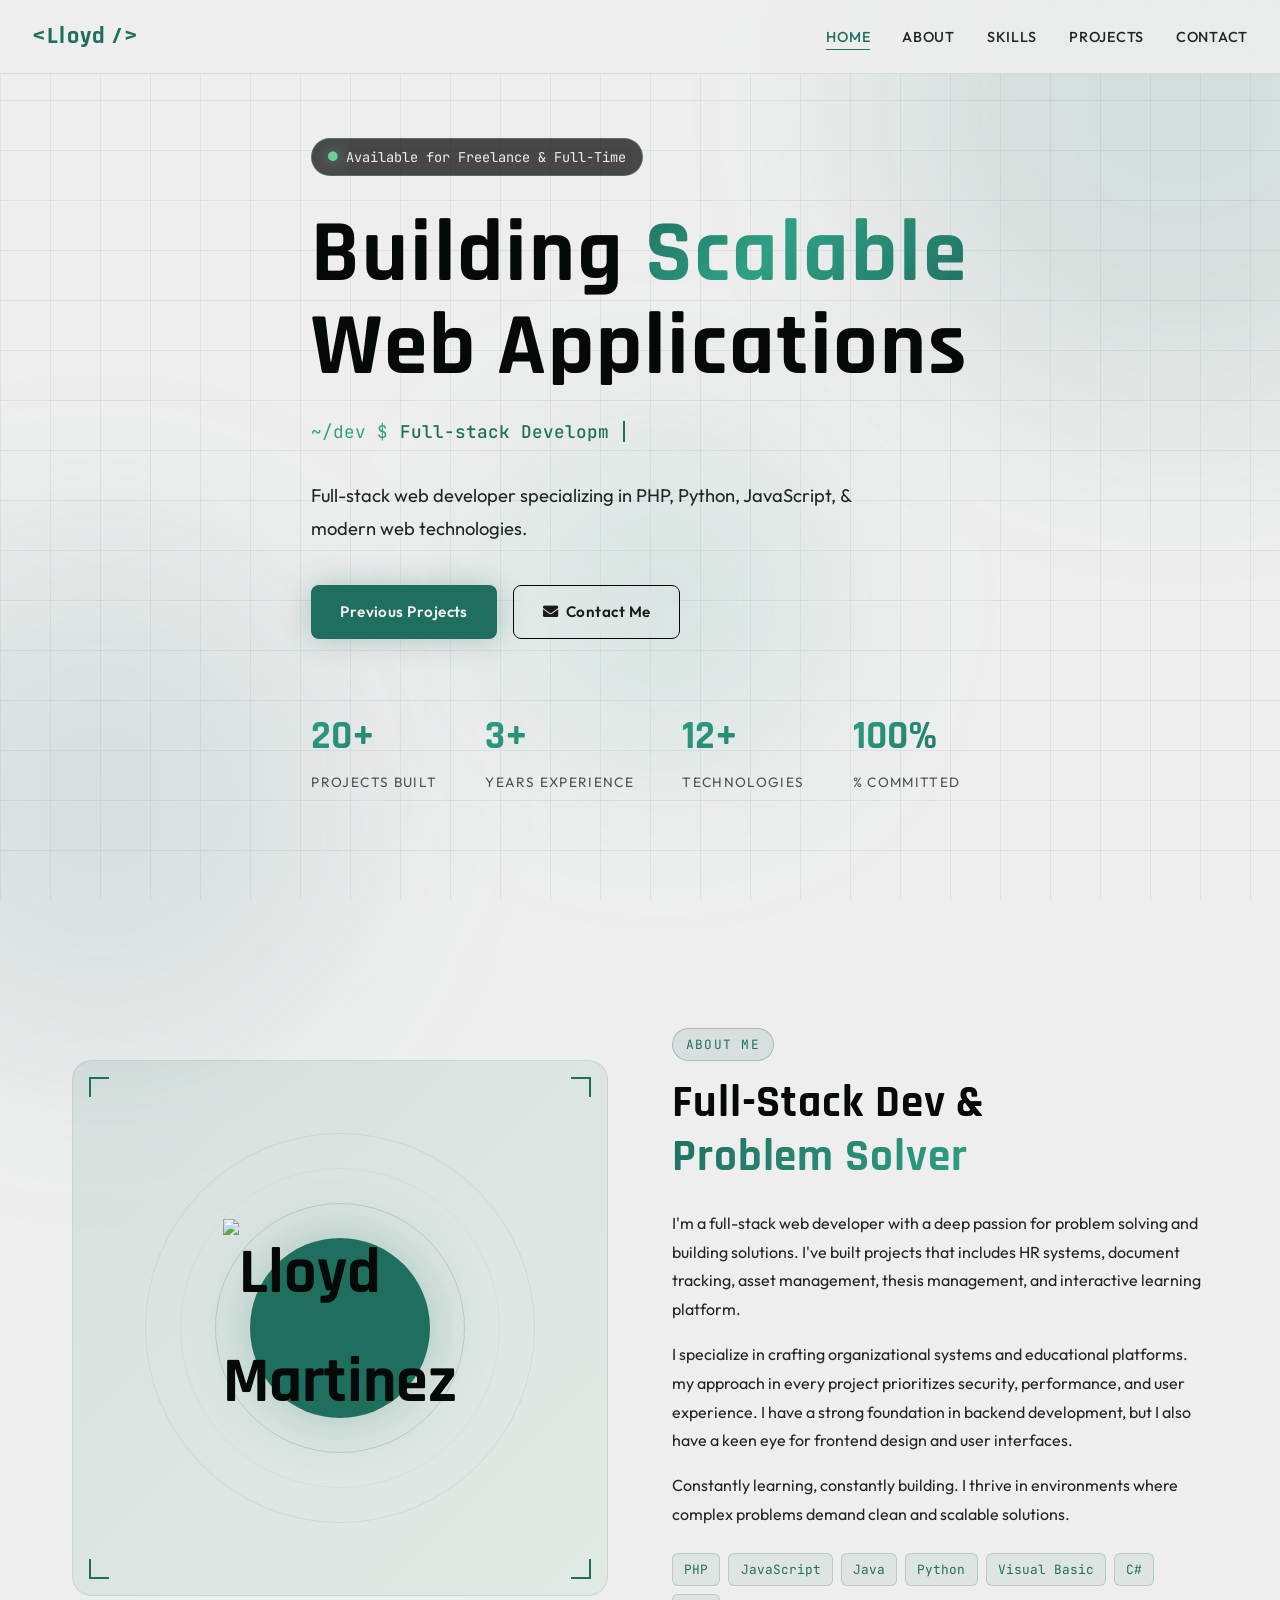
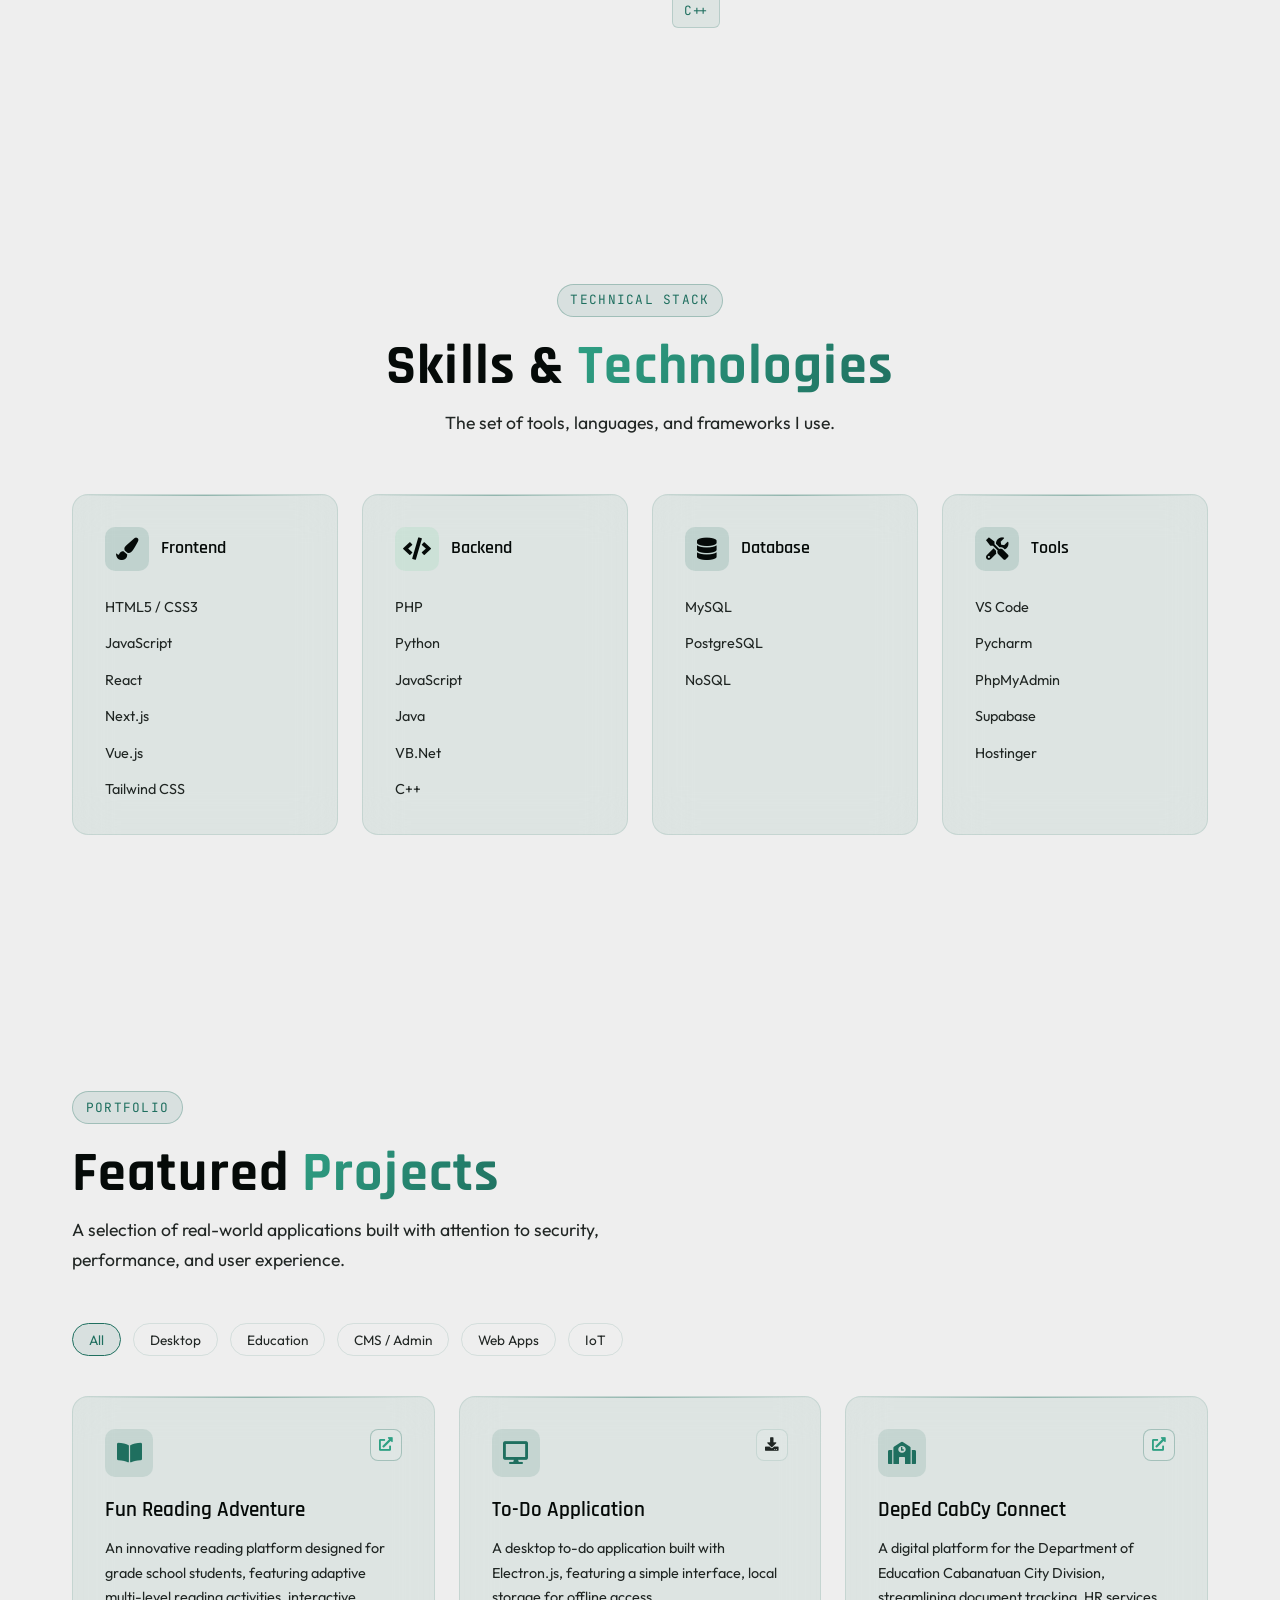
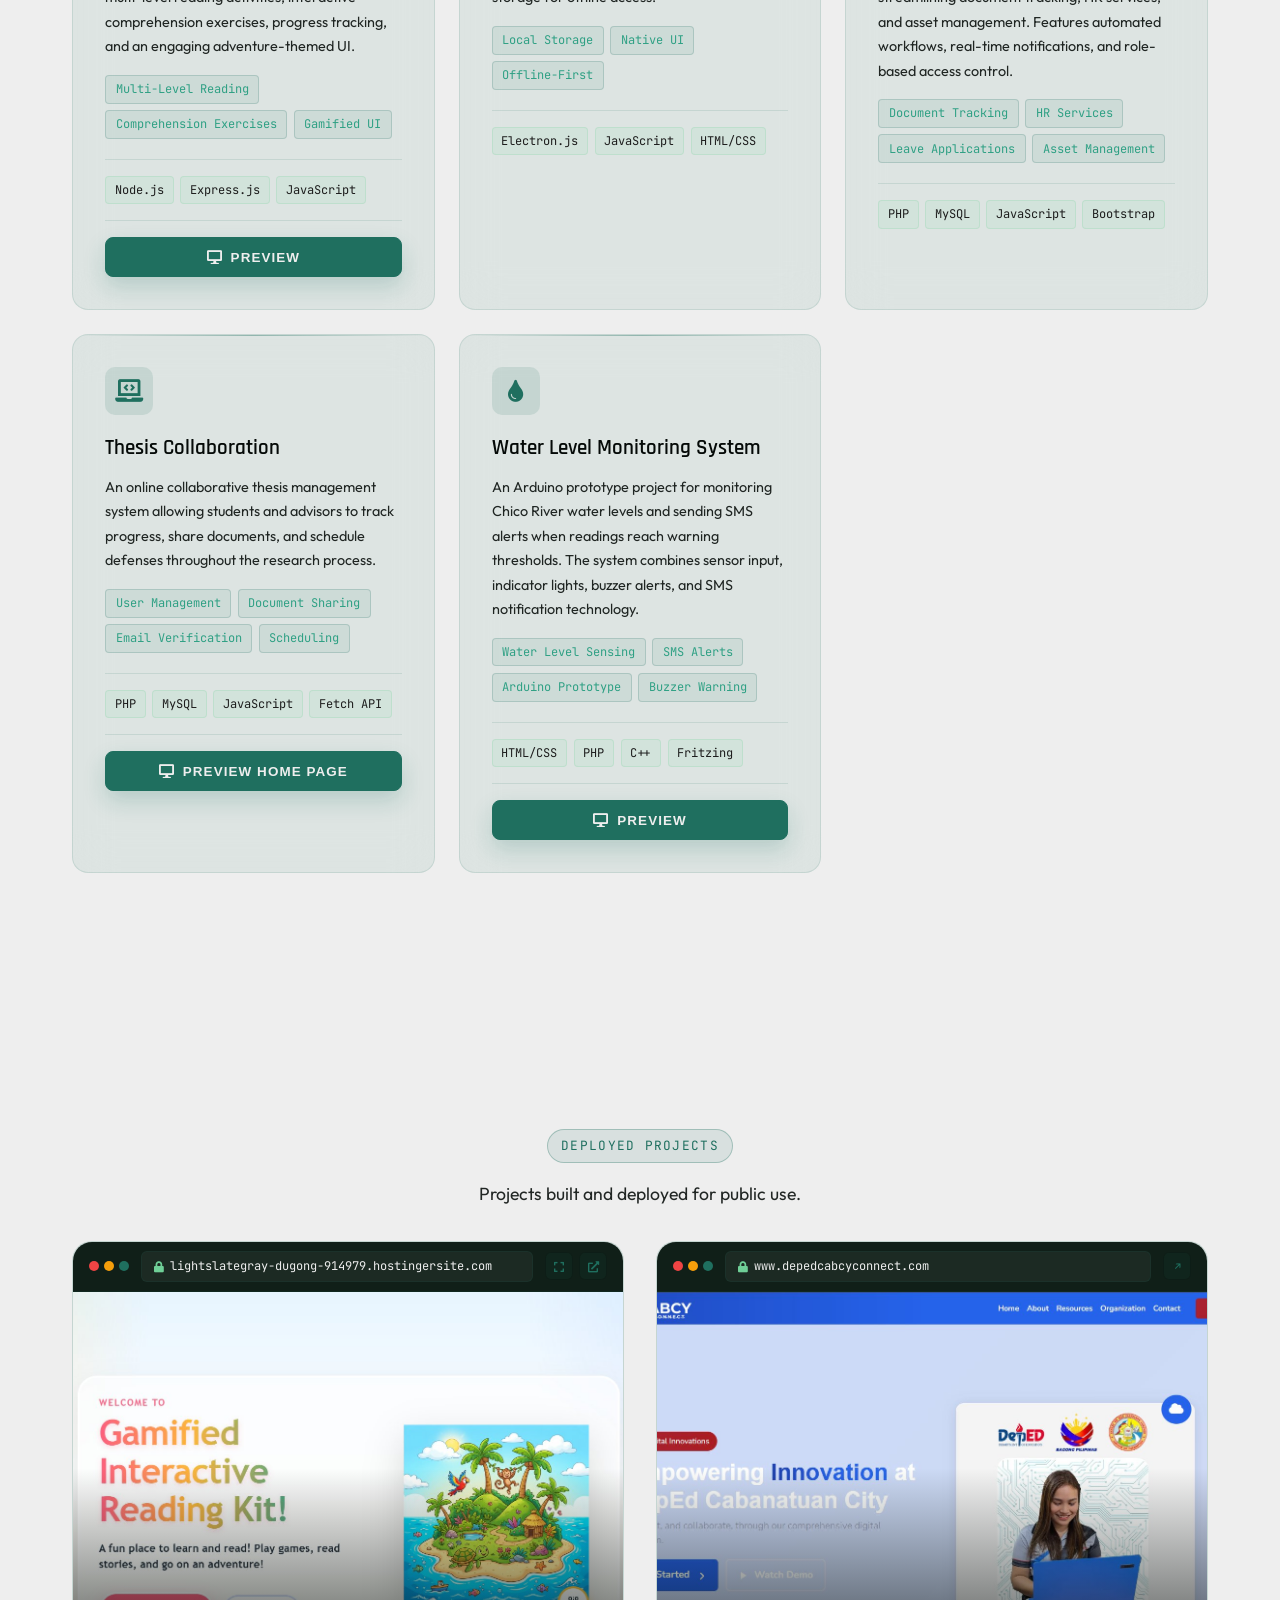
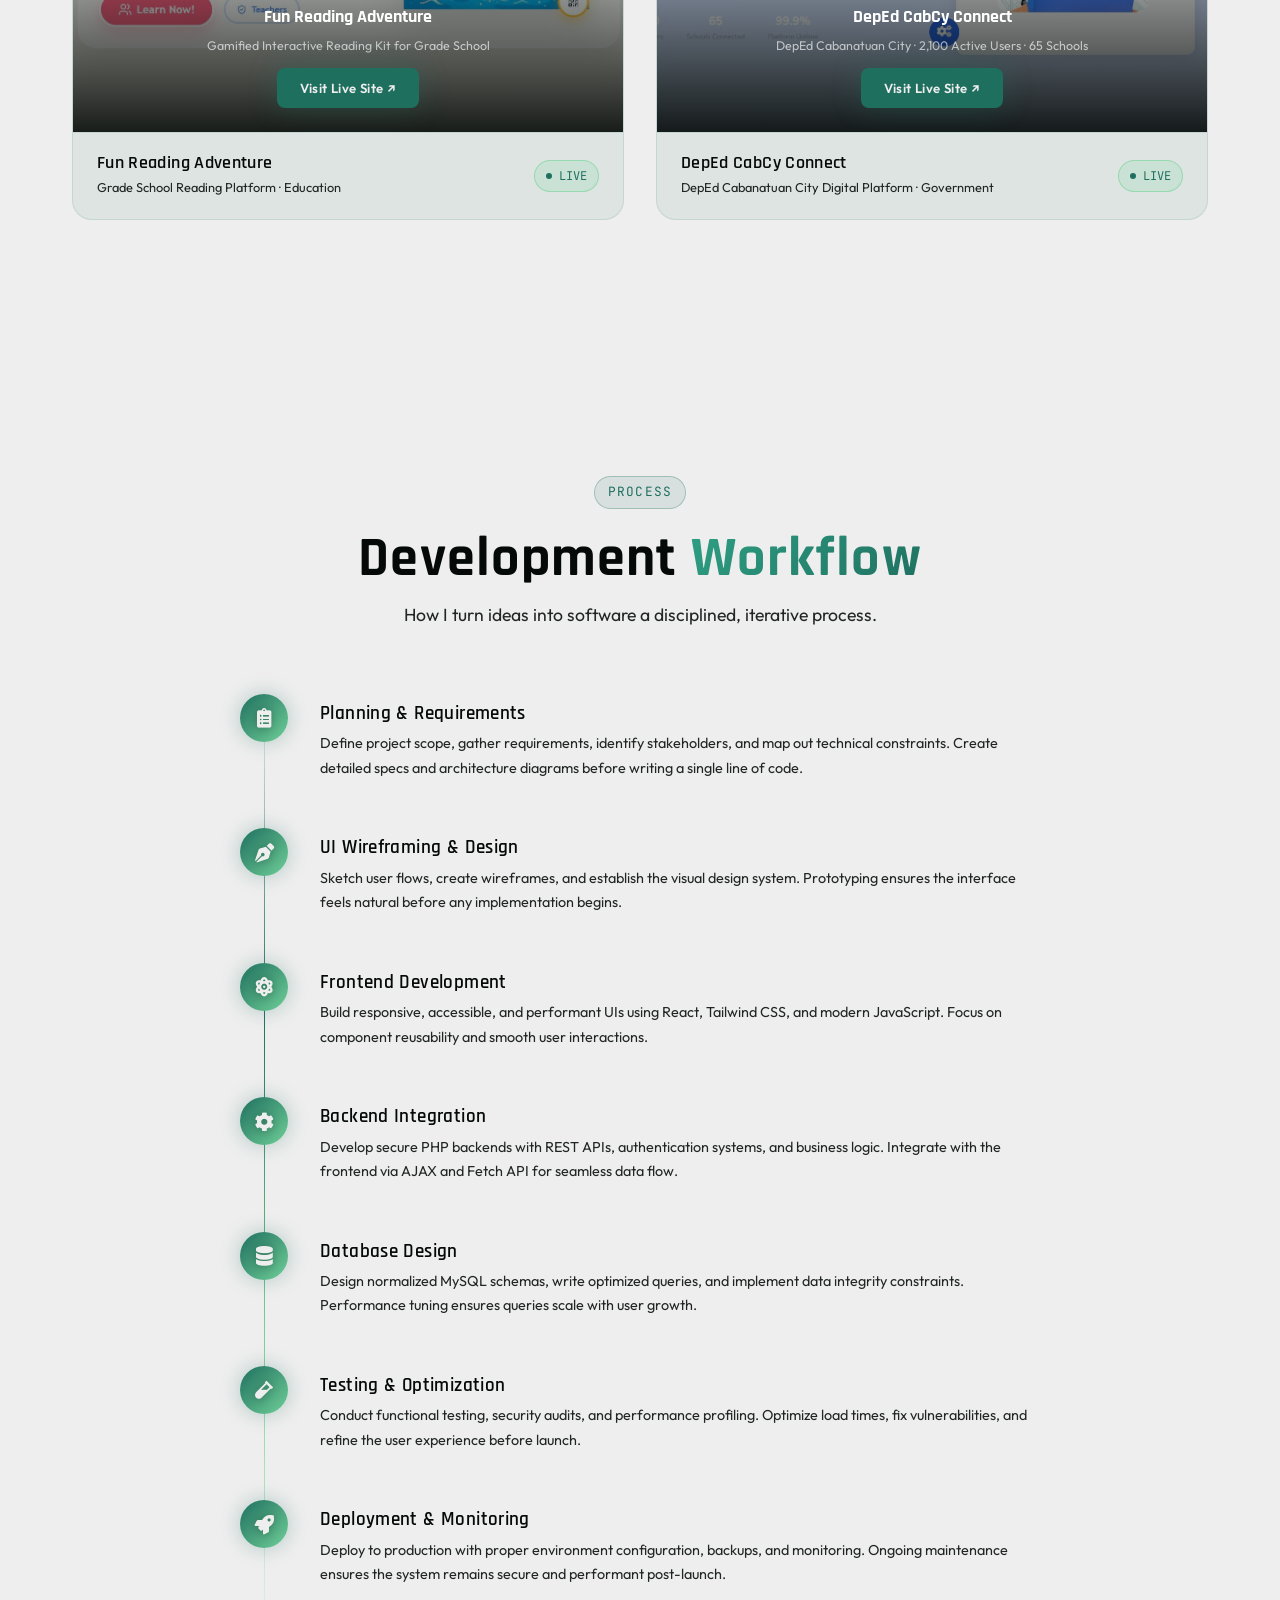
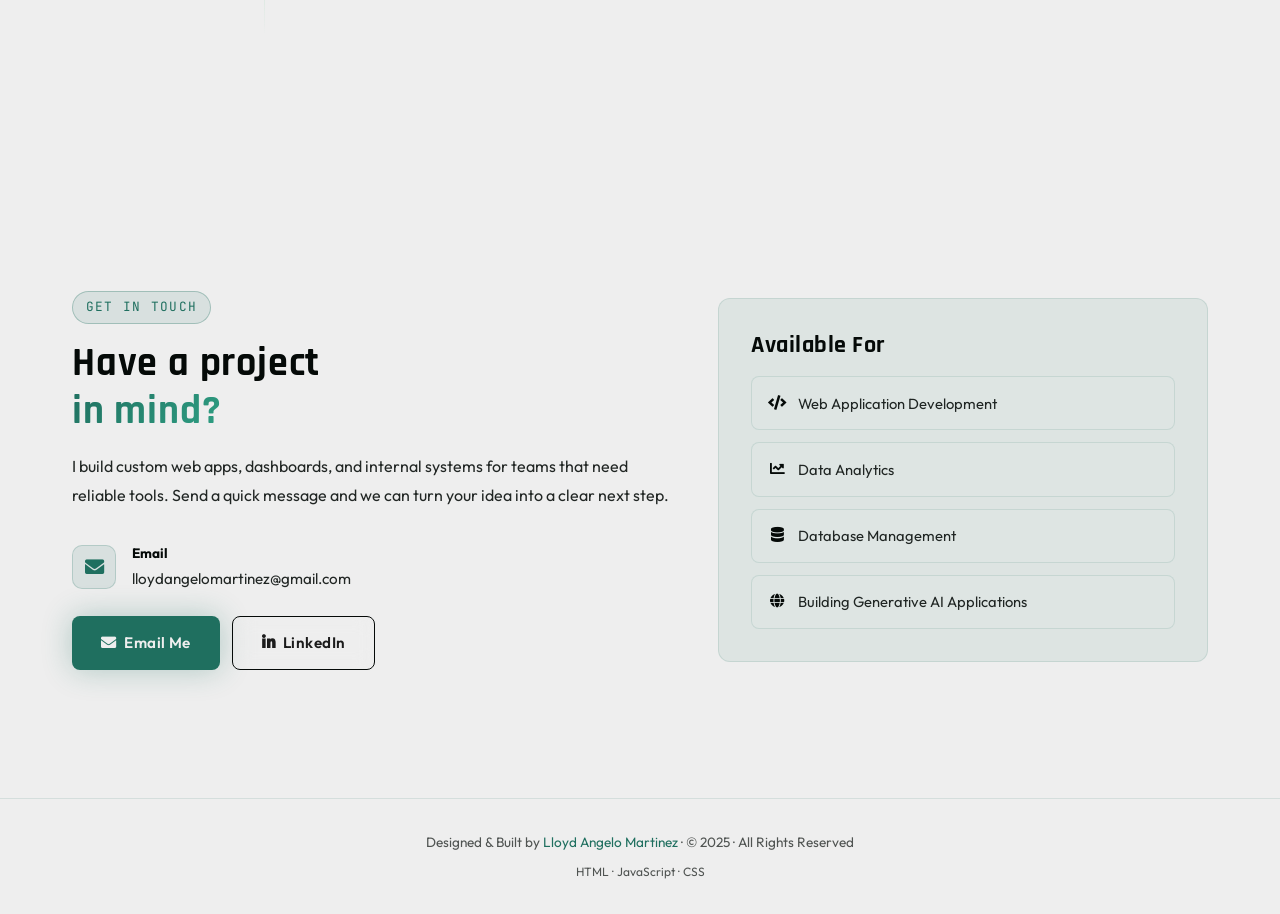
==== index.html @ bfd118e9 "Update image source in index.html" ====
<!doctype html>
<html lang="en">
  <head>
    <meta charset="UTF-8" />
    <meta name="viewport" content="width=device-width, initial-scale=1.0" />
    <title>Lloyd Martinez - Web Developer</title>
    <link rel="icon" type="image/x-icon" href="me.webp" />
    <meta
      name="description"
      content="Full-stack web developer specializing in PHP, Python, React, JavaScript, MySQL & modern web technologies."
    />
    <link rel="preconnect" href="https://fonts.googleapis.com" />
    <link
      href="https://fonts.googleapis.com/css2?family=Rajdhani:wght@400;500;600;700&family=Outfit:wght@300;400;500;600&family=JetBrains+Mono:wght@400;500&display=swap"
      rel="stylesheet"
    />
    <link rel="stylesheet" href="assets/fonts/fontawesome-all.min.css" />
    <link rel="stylesheet" href="assets/styles.css" />
  </head>
  <body>
    <!-- LOADER -->
    <div id="loader">
      <div class="loader-logo">&lt;Lloyd /&gt;</div>
      <div class="loader-bar"><div class="loader-fill"></div></div>
      <div class="loader-text">Initializing portfolio...</div>
    </div>

    <!-- BACKGROUND -->
    <div class="bg-grid"></div>
    <div class="orb orb1"></div>
    <div class="orb orb2"></div>
    <div class="orb orb3"></div>

    <!-- NAV -->
    <nav id="navbar">
      <div class="nav-logo">&lt;Lloyd /&gt;</div>
      <ul class="nav-links" id="nav-links">
        <li><a href="#hero">Home</a></li>
        <li><a href="#about">About</a></li>
        <li><a href="#skills">Skills</a></li>
        <li><a href="#projects">Projects</a></li>
        <li><a href="#contact">Contact</a></li>
      </ul>
      <button class="nav-toggle" id="nav-toggle" aria-label="Toggle menu">
        <span></span><span></span><span></span>
      </button>
    </nav>

    <!-- HERO -->
    <section id="hero">
      <div class="container">
        <div class="hero-content">
          <div class="hero-badge reveal">
            <i class="fas fa-circle" aria-hidden="true"></i>
            Available for Freelance &amp; Full-Time
          </div>
          <h1 class="hero-headline reveal delay-1">
            Building <span class="gradient-text">Scalable</span><br />
            Web Applications
          </h1>
          <div class="typing-wrapper reveal delay-2">
            <span class="typing-prefix">~/dev $</span>
            <span id="typing-text"></span>
            <span class="cursor"></span>
          </div>
          <p class="hero-desc reveal delay-3">
            Full-stack web developer specializing in PHP, Python, JavaScript,
            & modern web technologies.
          </p>
          <div class="hero-cta reveal delay-4">
            <a href="#projects" class="btn btn-primary">Previous Projects</a>
            <a href="#contact" class="btn btn-ghost"
              ><i class="fas fa-envelope" aria-hidden="true"></i> Contact Me</a
            >
          </div>
          <div class="hero-stats reveal delay-5">
            <div class="stat-item">
              <div class="stat-num" data-target="20">0</div>
              <div class="stat-label">Projects Built</div>
            </div>
            <div class="stat-item">
              <div class="stat-num" data-target="3">0</div>
              <div class="stat-label">Years Experience</div>
            </div>
            <div class="stat-item">
              <div class="stat-num" data-target="12">0</div>
              <div class="stat-label">Technologies</div>
            </div>
            <div class="stat-item">
              <div class="stat-num" data-target="100">0</div>
              <div class="stat-label">% Committed</div>
            </div>
          </div>
        </div>
      </div>
    </section>

    <!-- ABOUT -->
    <section id="about">
      <div class="container">
        <div class="about-grid">
          <div class="about-img-wrap reveal-left">
            <div class="about-frame">
              <div class="about-ring ring1"></div>
              <div class="about-ring ring2"></div>
              <div class="about-ring ring3"></div>
              <div class="about-avatar">
                <img src="https://drive.google.com/file/d/16FDi7IK49mZlRdCo5HTtV87uyAr48b52/view?usp=sharing" alt="Lloyd Martinez" style="width: 450px" />
              </div>
              <div class="about-corner tl"></div>
              <div class="about-corner tr"></div>
              <div class="about-corner bl"></div>
              <div class="about-corner br"></div>
            </div>
          </div>
          <div class="about-text reveal-right">
            <div class="section-tag">About Me</div>
            <h2>
              Full-Stack Dev &amp;<br /><span
                style="
                  background: linear-gradient(
                    135deg,
                    var(--primary),
                    var(--secondary)
                  );
                  -webkit-background-clip: text;
                  -webkit-text-fill-color: transparent;
                "
                >Problem Solver</span
              >
            </h2>
            <p>
              I'm a full-stack web developer with a deep passion for problem
              solving and building solutions. I've built projects that includes
              HR systems, document tracking, asset management, thesis
              management, and interactive learning platform.
            </p>
            <p>
              I specialize in crafting organizational systems and educational
              platforms. my approach in every project prioritizes security,
              performance, and user experience. I have a strong foundation in
              backend development, but I also have a keen eye for frontend
              design and user interfaces.
            </p>
            <p>
              Constantly learning, constantly building. I thrive in environments
              where complex problems demand clean and scalable solutions.
            </p>
            <div class="about-tags">
              <span class="tag">PHP</span>
              <span class="tag">JavaScript</span>
              <span class="tag">Java</span>
              <span class="tag">Python</span>
              <span class="tag">Visual Basic</span>
              <span class="tag">C#</span>
              <span class="tag">C++</span>
            </div>
          </div>
        </div>
      </div>
    </section>

    <!-- SKILLS -->
    <section id="skills">
      <div class="container">
        <div class="reveal" style="text-align: center; margin-bottom: 3.5rem">
          <div class="section-tag">Technical Stack</div>
          <h2 class="section-title">Skills &amp; <span>Technologies</span></h2>
          <p class="section-sub" style="margin: 0 auto">
            The set of tools, languages, and frameworks I use.
          </p>
        </div>
        <div class="skills-grid">
          <!-- Frontend -->
          <div class="glass-card skill-card reveal delay-1">
            <div class="skill-cat">
              <div class="skill-cat-icon icon-fe">
                <i class="fas fa-paint-brush"></i>
              </div>
              <div class="skill-cat-name">Frontend</div>
            </div>
            <div class="skill-list">
              <div class="skill-item">
                <div class="skill-row">
                  <span class="skill-name">HTML5 / CSS3</span>
                </div>
              </div>
              <div class="skill-item">
                <div class="skill-row">
                  <span class="skill-name">JavaScript</span>
                </div>
              </div>
              <div class="skill-item">
                <div class="skill-row">
                  <span class="skill-name">React</span>
                </div>
              </div>
              <div class="skill-item">
                <div class="skill-row">
                  <span class="skill-name">Next.js</span>
                </div>
              </div>
              <div class="skill-item">
                <div class="skill-row">
                  <span class="skill-name">Vue.js</span>
                </div>
              </div>
              <div class="skill-item">
                <div class="skill-row">
                  <span class="skill-name">Tailwind CSS</span>
                </div>
              </div>
            </div>
          </div>
          <!-- Backend -->
          <div class="glass-card skill-card reveal delay-2">
            <div class="skill-cat">
              <div class="skill-cat-icon icon-be">
                <i class="fas fa-code"></i>
              </div>
              <div class="skill-cat-name">Backend</div>
            </div>
            <div class="skill-list">
              <div class="skill-item">
                <div class="skill-row">
                  <span class="skill-name">PHP</span>
                </div>
              </div>
              <div class="skill-item">
                <div class="skill-row">
                  <span class="skill-name">Python</span>
                </div>
              </div>
              <div class="skill-item">
                <div class="skill-row">
                  <span class="skill-name">JavaScript</span>
                </div>
              </div>
              <div class="skill-item">
                <div class="skill-row">
                  <span class="skill-name">Java</span>
                </div>
              </div>
              <div class="skill-item">
                <div class="skill-row">
                  <span class="skill-name">VB.Net</span>
                </div>
              </div>
              <div class="skill-item">
                <div class="skill-row">
                  <span class="skill-name">C++</span>
                </div>
              </div>
            </div>
          </div>
          <!-- Database & Tools -->
          <div class="glass-card skill-card reveal delay-3">
            <div class="skill-cat">
              <div class="skill-cat-icon icon-db">
                <i class="fas fa-database"></i>
              </div>
              <div class="skill-cat-name">Database</div>
            </div>
            <div class="skill-list">
              <div class="skill-item">
                <div class="skill-row">
                  <span class="skill-name">MySQL</span>
                </div>
              </div>
              <div class="skill-item">
                <div class="skill-row">
                  <span class="skill-name">PostgreSQL</span>
                </div>
              </div>
              <div class="skill-item">
                <div class="skill-row">
                  <span class="skill-name">NoSQL</span>
                </div>
              </div>
            </div>
          </div>
          <div class="glass-card skill-card reveal delay-3">
            <div class="skill-cat">
              <div class="skill-cat-icon icon-db">
                <i class="fas fa-tools"></i>
              </div>
              <div class="skill-cat-name">Tools</div>
            </div>
            <div class="skill-list">
              <div class="skill-item">
                <div class="skill-row">
                  <span class="skill-name">VS Code</span>
                </div>
              </div>
              <div class="skill-item">
                <div class="skill-row">
                  <span class="skill-name">Pycharm</span>
                </div>
              </div>
              <div class="skill-item">
                <div class="skill-row">
                  <span class="skill-name">PhpMyAdmin</span>
                </div>
              </div>
              <div class="skill-item">
                <div class="skill-row">
                  <span class="skill-name">Supabase</span>
                </div>
              </div>
              <div class="skill-item">
                <div class="skill-row">
                  <span class="skill-name">Hostinger</span>
                </div>
              </div>
            </div>
          </div>
        </div>
      </div>
    </section>

    <!-- PROJECTS -->
    <section id="projects">
      <div class="container">
        <div class="reveal" style="margin-bottom: 2rem">
          <div class="section-tag">Portfolio</div>
          <h2 class="section-title">Featured <span>Projects</span></h2>
          <p class="section-sub">
            A selection of real-world applications built with attention to
            security, performance, and user experience.
          </p>
        </div>
        <div class="filter-bar reveal">
          <button class="filter-btn active" data-filter="all">All</button>
          <button class="filter-btn" data-filter="desktop">Desktop</button>
          <button class="filter-btn" data-filter="edu">Education</button>
          <button class="filter-btn" data-filter="cms">CMS / Admin</button>
          <button class="filter-btn" data-filter="web">Web Apps</button>
          <button class="filter-btn" data-filter="iot">IoT</button>
        </div>
        <div class="projects-grid" id="projects-grid">
          <div class="glass-card project-card reveal delay-2" data-cat="edu">
            <div class="project-header">
              <div class="project-icon">
                <i class="fas fa-book-open" aria-hidden="true"></i>
              </div>
              <div class="project-links">
                <a
                  href="https://lightslategray-dugong-914979.hostingersite.com/"
                  target="_blank"
                  class="project-link"
                  title="Live Site"
                  style="
                    color: var(--secondary);
                    border-color: rgba(31, 111, 95, 0.3);
                  "
                  ><i class="fas fa-external-link-alt" aria-hidden="true"></i
                ></a>
              </div>
            </div>
            <div class="project-name">Fun Reading Adventure</div>
            <p class="project-desc">
              An innovative reading platform designed for grade school students,
              featuring adaptive multi-level reading activities, interactive
              comprehension exercises, progress tracking, and an engaging
              adventure-themed UI.
            </p>
            <div class="project-features">
              <span class="feature-tag">Multi-Level Reading</span>
              <span class="feature-tag">Comprehension Exercises</span>
              <span class="feature-tag">Gamified UI</span>
            </div>
            <div class="project-stack">
              <span class="stack-badge">Node.js</span>
              <span class="stack-badge">Express.js</span>
              <span class="stack-badge">JavaScript</span>
            </div>
            <div
              style="
                margin-top: 1rem;
                padding-top: 1rem;
                border-top: 1px solid var(--glass-border);
              "
            >
              <button
                onclick="
                  openPreview(
                    'https://lightslategray-dugong-914979.hostingersite.com/',
                    'Fun Reading Adventure',
                  )
                "
                class="btn project-preview-btn"
              >
                <i class="fas fa-desktop" aria-hidden="true"></i>
                <span>Preview</span>
              </button>
            </div>
          </div>

          <div
            class="glass-card project-card reveal delay-1"
            data-cat="desktop"
          >
            <div class="project-header">
              <div class="project-icon">
                <i class="fas fa-desktop" aria-hidden="true"></i>
              </div>
              <div class="project-links">
                
                <a href="https://drive.google.com/file/d/1gohcW4E9BER2O5paLk5yosEmfOeIBDxr/view?usp=sharing" class="project-link" title="Download"
                  ><i class="fas fa-download" aria-hidden="true"></i
                ></a>
              </div>
            </div>
            <div class="project-name">To-Do Application</div>
            <p class="project-desc">
              A desktop to-do application built with Electron.js, featuring a
              simple interface, local storage for offline access.
            </p>
            <div class="project-features">
              <span class="feature-tag">Local Storage</span>
              <span class="feature-tag">Native UI</span>
              <span class="feature-tag">Offline-First</span>
            </div>
            <div class="project-stack">
              <span class="stack-badge">Electron.js</span>
              <span class="stack-badge">JavaScript</span>
              <span class="stack-badge">HTML/CSS</span>
            </div>
          </div>
          <div class="glass-card project-card reveal delay-3" data-cat="cms">
            <div class="project-header">
              <div class="project-icon">
                <i class="fas fa-school" aria-hidden="true"></i>
              </div>
              <div class="project-links">
                <a
                  href="https://www.depedcabcyconnect.com/"
                  target="_blank"
                  class="project-link"
                  title="Live Site"
                  style="
                    color: var(--secondary);
                    border-color: rgba(31, 111, 95, 0.3);
                  "
                  ><i class="fas fa-external-link-alt" aria-hidden="true"></i
                ></a>
              </div>
            </div>
            <div class="project-name">DepEd CabCy Connect</div>
            <p class="project-desc">
              A digital platform for the Department of Education Cabanatuan City
              Division, streamlining document tracking, HR services, and asset
              management. Features automated workflows, real-time notifications,
              and role-based access control.
            </p>
            <div class="project-features">
              <span class="feature-tag">Document Tracking</span>
              <span class="feature-tag">HR Services</span>
              <span class="feature-tag">Leave Applications</span>
              <span class="feature-tag">Asset Management</span>
            </div>
            <div class="project-stack">
              <span class="stack-badge">PHP</span>
              <span class="stack-badge">MySQL</span>
              <span class="stack-badge">JavaScript</span>
              <span class="stack-badge">Bootstrap</span>
            </div>
          </div>

          <div class="glass-card project-card reveal delay-3" data-cat="web">
            <div class="project-header">
              <div class="project-icon">
                <i class="fas fa-laptop-code" aria-hidden="true"></i>
              </div>
            </div>
            <div class="project-name">Thesis Collaboration</div>
            <p class="project-desc">
              An online collaborative thesis management system allowing students
              and advisors to track progress, share documents, and schedule
              defenses throughout the research process.
            </p>
            <div class="project-features">
              <span class="feature-tag">User Management</span>
              <span class="feature-tag">Document Sharing</span>
              <span class="feature-tag">Email Verification</span>
              <span class="feature-tag">Scheduling</span>
            </div>
            <div class="project-stack">
              <span class="stack-badge">PHP</span>
              <span class="stack-badge">MySQL</span>
              <span class="stack-badge">JavaScript</span>
              <span class="stack-badge">Fetch API</span>
            </div>
            <div
              style="
                margin-top: 1rem;
                padding-top: 1rem;
                border-top: 1px solid var(--glass-border);
              "
            >
              <button
                onclick="
                  openPreview(
                    'projects/collaborate.html',
                    'Thesis Collaboration',
                  )
                "
                class="btn project-preview-btn"
              >
                <i class="fas fa-desktop" aria-hidden="true"></i>
                <span>Preview Home Page</span>
              </button>
            </div>
          </div>

          <div class="glass-card project-card delay-2" data-cat="iot">
            <div class="project-header">
              <div class="project-icon">
                <i class="fas fa-tint" aria-hidden="true"></i>
              </div>
              <div class="project-links"></div>
            </div>
            <div class="project-name">Water Level Monitoring System</div>
            <p class="project-desc">
              An Arduino prototype project for monitoring Chico River water
              levels and sending SMS alerts when readings reach warning
              thresholds. The system combines sensor input, indicator lights,
              buzzer alerts, and SMS notification technology.
            </p>
            <div class="project-features">
              <span class="feature-tag">Water Level Sensing</span>
              <span class="feature-tag">SMS Alerts</span>
              <span class="feature-tag">Arduino Prototype</span>
              <span class="feature-tag">Buzzer Warning</span>
            </div>
            <div class="project-stack">
              <span class="stack-badge">HTML/CSS</span>
              <span class="stack-badge">PHP</span>
              <span class="stack-badge">C++</span>
              <span class="stack-badge">Fritzing</span>
            </div>
            <div
              style="
                margin-top: 1rem;
                padding-top: 1rem;
                border-top: 1px solid var(--glass-border);
              "
            >
              <button
                onclick="openAguaPreview()"
                class="btn project-preview-btn"
              >
                <i class="fas fa-desktop" aria-hidden="true"></i>
                <span>Preview</span>
              </button>
            </div>
          </div>
        </div>
      </div>
    </section>

    <!-- LIVE SHOWCASE -->
    <section id="live-showcase">
      <div class="container">
        <div class="reveal" style="text-align: center; margin-bottom: 1rem">
          <div class="section-tag">Deployed Projects</div>
          <p class="section-sub" style="margin: 0 auto">
            Projects built and deployed for public use.
          </p>
        </div>
        <div class="showcase-grid">
          <!-- Fun Reading Adventure -->
          <div class="showcase-card reveal delay-1">
            <div class="browser-chrome">
              <div class="browser-dots">
                <div class="browser-dot bd-r"></div>
                <div class="browser-dot bd-y"></div>
                <div class="browser-dot bd-g"></div>
              </div>
              <div class="browser-bar">
                lightslategray-dugong-914979.hostingersite.com
              </div>
              <div class="browser-actions">
                <div
                  class="browser-action"
                  title="Fullscreen preview"
                  onclick="
                    openPreview(
                      'https://lightslategray-dugong-914979.hostingersite.com/',
                      'Fun Reading Adventure',
                    )
                  "
                >
                  <i class="fas fa-expand" aria-hidden="true"></i>
                </div>
                <a
                  href="https://lightslategray-dugong-914979.hostingersite.com/"
                  target="_blank"
                  class="browser-action"
                  title="Open in new tab"
                  ><i class="fas fa-external-link-alt" aria-hidden="true"></i
                ></a>
              </div>
            </div>
            <div class="iframe-wrapper" id="wrap-fra">
              <iframe
                src="https://lightslategray-dugong-914979.hostingersite.com/"
                title="Fun Reading Adventure"
                sandbox="allow-scripts allow-same-origin allow-forms allow-popups"
                loading="lazy"
                onload="iframeLoaded(this, 'wrap-fra')"
                onerror="iframeError('wrap-fra')"
              >
              </iframe>
              <div
                class="iframe-fallback"
                id="fb-fra"
                style="padding: 0; overflow: hidden; border-radius: 0"
              >
                <div style="position: relative; width: 100%; height: 100%">
                  <img
                    src="[data-uri]"
                    alt="Fun Reading Adventure screenshot"
                    style="
                      width: 100%;
                      height: 100%;
                      object-fit: cover;
                      object-position: top center;
                      display: block;
                    "
                  />
                  <div
                    style="
                      position: absolute;
                      inset: 0;
                      background: linear-gradient(
                        to bottom,
                        rgba(5, 10, 8, 0) 40%,
                        rgba(5, 10, 8, 0.92) 100%
                      );
                      display: flex;
                      flex-direction: column;
                      align-items: center;
                      justify-content: flex-end;
                      padding: 1.5rem;
                      gap: 0.75rem;
                    "
                  >
                    <div style="text-align: center">
                      <div
                        style="
                          font-family: Rajdhani, sans-serif;
                          font-size: 1.15rem;
                          font-weight: 700;
                          color: #fff;
                          margin-bottom: 0.2rem;
                        "
                      >
                        Fun Reading Adventure
                      </div>
                      <div
                        style="
                          font-size: 0.78rem;
                          color: rgba(255, 255, 255, 0.65);
                        "
                      >
                        Gamified Interactive Reading Kit for Grade School
                      </div>
                    </div>
                    <a
                      href="https://lightslategray-dugong-914979.hostingersite.com/"
                      target="_blank"
                      class="btn btn-primary"
                      style="font-size: 0.82rem; padding: 0.55rem 1.4rem"
                      >Visit Live Site ↗</a
                    >
                  </div>
                </div>
              </div>
            </div>
            <div class="showcase-meta">
              <div class="showcase-info">
                <h3>Fun Reading Adventure</h3>
                <p>Grade School Reading Platform · Education</p>
              </div>
              <div class="showcase-live-badge">LIVE</div>
            </div>
          </div>

          <!-- DepEd CabCy Connect -->
          <div class="showcase-card reveal delay-2">
            <div class="browser-chrome">
              <div class="browser-dots">
                <div class="browser-dot bd-r"></div>
                <div class="browser-dot bd-y"></div>
                <div class="browser-dot bd-g"></div>
              </div>
              <div class="browser-bar">www.depedcabcyconnect.com</div>
              <div class="browser-actions">
                <a
                  href="https://www.depedcabcyconnect.com/"
                  target="_blank"
                  class="browser-action"
                  title="Open in new tab"
                  >↗</a
                >
              </div>
            </div>
            <div class="iframe-wrapper" id="wrap-dcc">
              <iframe
                src="https://www.depedcabcyconnect.com/"
                title="DepEd CabCy Connect"
                sandbox="allow-scripts allow-same-origin allow-forms allow-popups"
                loading="lazy"
                onload="iframeLoaded(this, 'wrap-dcc')"
                onerror="iframeError('wrap-dcc')"
              >
              </iframe>
              <div
                class="iframe-fallback"
                id="fb-dcc"
                style="padding: 0; overflow: hidden; border-radius: 0"
              >
                <div style="position: relative; width: 100%; height: 100%">
                  <img
                    src="[data-uri]"
                    alt="DepEd CabCy Connect screenshot"
                    style="
                      width: 100%;
                      height: 100%;
                      object-fit: cover;
                      object-position: top center;
                      display: block;
                    "
                  />
                  <div
                    style="
                      position: absolute;
                      inset: 0;
                      background: linear-gradient(
                        to bottom,
                        rgba(5, 10, 8, 0) 40%,
                        rgba(5, 10, 8, 0.92) 100%
                      );
                      display: flex;
                      flex-direction: column;
                      align-items: center;
                      justify-content: flex-end;
                      padding: 1.5rem;
                      gap: 0.75rem;
                    "
                  >
                    <div style="text-align: center">
                      <div
                        style="
                          font-family: Rajdhani, sans-serif;
                          font-size: 1.15rem;
                          font-weight: 700;
                          color: #fff;
                          margin-bottom: 0.2rem;
                        "
                      >
                        DepEd CabCy Connect
                      </div>
                      <div
                        style="
                          font-size: 0.78rem;
                          color: rgba(255, 255, 255, 0.65);
                        "
                      >
                        DepEd Cabanatuan City · 2,100 Active Users · 65 Schools
                      </div>
                    </div>
                    <a
                      href="https://www.depedcabcyconnect.com/"
                      target="_blank"
                      class="btn btn-primary"
                      style="font-size: 0.82rem; padding: 0.55rem 1.4rem"
                      >Visit Live Site ↗</a
                    >
                  </div>
                </div>
              </div>
            </div>
            <div class="showcase-meta">
              <div class="showcase-info">
                <h3>DepEd CabCy Connect</h3>
                <p>DepEd Cabanatuan City Digital Platform · Government</p>
              </div>
              <div class="showcase-live-badge">LIVE</div>
            </div>
          </div>
        </div>
      </div>
    </section>

    <!-- FULLSCREEN PREVIEW MODAL -->
    <div class="preview-modal" id="preview-modal">
      <div class="modal-header">
        <div class="browser-dots" style="flex-shrink: 0">
          <div class="browser-dot bd-r"></div>
          <div class="browser-dot bd-y"></div>
          <div class="browser-dot bd-g"></div>
        </div>
        <div class="modal-url" id="modal-url"></div>
        <a
          id="modal-ext"
          href="#"
          target="_blank"
          class="btn btn-open"
          style="font-size: 0.82rem; padding: 0.4rem 0.9rem; flex-shrink: 0"
          >Open <i class="fas fa-external-link-alt" aria-hidden="true"></i
        ></a>
        <button class="modal-close" onclick="closePreview()">
          <i class="fas fa-times" aria-hidden="true"></i>
        </button>
      </div>
      <div class="modal-iframe">
        <iframe
          id="modal-iframe"
          src=""
          title="Live Preview"
          sandbox="allow-scripts allow-same-origin allow-forms allow-popups"
        ></iframe>
      </div>
    </div>

    <!-- WORKFLOW -->
    <section id="workflow">
      <div class="container">
        <div class="reveal" style="text-align: center; margin-bottom: 4rem">
          <div class="section-tag">Process</div>
          <h2 class="section-title">Development <span>Workflow</span></h2>
          <p class="section-sub" style="margin: 0 auto">
            How I turn ideas into software a disciplined, iterative process.
          </p>
        </div>
        <div class="timeline">
          <div class="timeline-item reveal">
            <div class="timeline-dot">
              <i class="fas fa-clipboard-list" aria-hidden="true"></i>
            </div>
            <div class="timeline-content">
              <h3>Planning &amp; Requirements</h3>
              <p>
                Define project scope, gather requirements, identify
                stakeholders, and map out technical constraints. Create detailed
                specs and architecture diagrams before writing a single line of
                code.
              </p>
            </div>
          </div>
          <div class="timeline-item reveal delay-1">
            <div class="timeline-dot">
              <i class="fas fa-pen-nib" aria-hidden="true"></i>
            </div>
            <div class="timeline-content">
              <h3>UI Wireframing &amp; Design</h3>
              <p>
                Sketch user flows, create wireframes, and establish the visual
                design system. Prototyping ensures the interface feels natural
                before any implementation begins.
              </p>
            </div>
          </div>
          <div class="timeline-item reveal delay-2">
            <div class="timeline-dot">
              <i class="fas fa-atom" aria-hidden="true"></i>
            </div>
            <div class="timeline-content">
              <h3>Frontend Development</h3>
              <p>
                Build responsive, accessible, and performant UIs using React,
                Tailwind CSS, and modern JavaScript. Focus on component
                reusability and smooth user interactions.
              </p>
            </div>
          </div>
          <div class="timeline-item reveal delay-3">
            <div class="timeline-dot">
              <i class="fas fa-cog" aria-hidden="true"></i>
            </div>
            <div class="timeline-content">
              <h3>Backend Integration</h3>
              <p>
                Develop secure PHP backends with REST APIs, authentication
                systems, and business logic. Integrate with the frontend via
                AJAX and Fetch API for seamless data flow.
              </p>
            </div>
          </div>
          <div class="timeline-item reveal delay-4">
            <div class="timeline-dot">
              <i class="fas fa-database" aria-hidden="true"></i>
            </div>
            <div class="timeline-content">
              <h3>Database Design</h3>
              <p>
                Design normalized MySQL schemas, write optimized queries, and
                implement data integrity constraints. Performance tuning ensures
                queries scale with user growth.
              </p>
            </div>
          </div>
          <div class="timeline-item reveal delay-5">
            <div class="timeline-dot">
              <i class="fas fa-vial" aria-hidden="true"></i>
            </div>
            <div class="timeline-content">
              <h3>Testing &amp; Optimization</h3>
              <p>
                Conduct functional testing, security audits, and performance
                profiling. Optimize load times, fix vulnerabilities, and refine
                the user experience before launch.
              </p>
            </div>
          </div>
          <div class="timeline-item reveal delay-6">
            <div class="timeline-dot">
              <i class="fas fa-rocket" aria-hidden="true"></i>
            </div>
            <div class="timeline-content">
              <h3>Deployment &amp; Monitoring</h3>
              <p>
                Deploy to production with proper environment configuration,
                backups, and monitoring. Ongoing maintenance ensures the system
                remains secure and performant post-launch.
              </p>
            </div>
          </div>
        </div>
      </div>
    </section>

    <!-- CONTACT -->
    <section id="contact">
      <div class="container">
        <div class="contact-grid">
          <div class="reveal contact-copy">
            <div class="section-tag">Get In Touch</div>
            <div class="contact-info">
              <h2>
                Have a project<br /><span
                  style="
                    background: linear-gradient(
                      135deg,
                      var(--primary),
                      var(--secondary)
                    );
                    -webkit-background-clip: text;
                    -webkit-text-fill-color: transparent;
                  "
                  >in mind?</span
                >
              </h2>
              <p>
                I build custom web apps, dashboards, and internal systems for
                teams that need reliable tools. Send a quick message and we can
                turn your idea into a clear next step.
              </p>
            </div>
            <div class="contact-items">
              <div class="contact-item">
                <div class="contact-icon">
                  <i class="fas fa-envelope" aria-hidden="true"></i>
                </div>
                <div class="contact-item-text">
                  <strong>Email</strong>lloydangelomartinez@gmail.com
                </div>
              </div>
            </div>
            <div class="contact-actions">
              <a
                href="mailto:lloydangelomartinez@gmail.com"
                class="btn btn-primary"
              >
                <i class="fas fa-envelope" aria-hidden="true"></i> Email Me
              </a>
              <a
                href="https://www.linkedin.com/in/angelo-martinez-563a171a2/"
                class="btn btn-ghost"
                target="_blank"
                rel="noopener noreferrer"
              >
                <i class="fab fa-linkedin-in" aria-hidden="true"></i> LinkedIn
              </a>
            </div>
          </div>
          <div class="contact-card reveal delay-1">
            <h3>Available For</h3>
            <div class="contact-services">
              <span><i class="fas fa-code" aria-hidden="true"></i> Web Application Development</span>
              <span><i class="fas fa-chart-line" aria-hidden="true"></i> Data Analytics</span>
              <span><i class="fas fa-database" aria-hidden="true"></i> Database Management</span>
              <span><i class="fas fa-globe" aria-hidden="true"></i> Building Generative AI Applications</span>
            </div>
          </div>
        </div>
      </div>
    </section>

    <!-- FOOTER -->
    <footer>
      <p>
        Designed &amp; Built by <span>Lloyd Angelo Martinez</span> · &copy; 2025
        · All Rights Reserved
      </p>
      <p style="margin-top: 0.5rem; font-size: 0.75rem">
        HTML · JavaScript · CSS 
      </p>
    </footer>

    <script src="assets/script.js"></script>
  </body>
</html>
---- assets/styles.css ----
*,
*::before,
*::after {
    box-sizing: border-box;
    margin: 0;
    padding: 0;
}

:root {
    --bg: #eeeeee;
    --bg2: #e0e0e0;
    --bg3: #d8d8d8;
    --glass: rgba(31, 111, 95, 0.08);
    --glass-border: rgba(31, 111, 95, 0.12);
    --primary: #1f6f5f;
    --secondary: #2fa084;
    --accent: #6fcf97;
    --highlight: #1f6f5f;
    --text: #050a08;
    --text2: rgba(5, 10, 8, 0.88);
    --text3: rgba(5, 10, 8, 0.68);
    --card: rgba(47, 160, 132, 0.08);
    --glow: rgba(47, 160, 132, 0.15);
    --text-gray: #1b1b1b;
    --icon-blue: #2f80ed;
    --icon-alert: #dc2626;
    --icon-cyan: #0284c7;
    --icon-red: #dc2626;
}

html {
    scroll-behavior: smooth;
    overflow-x: hidden;
}

body {
    background: var(--bg);
    color: var(--text);
    font-family: "Outfit", sans-serif;
    font-size: 16px;
    line-height: 1.7;
    overflow-x: hidden;
}

h1,
h2,
h3,
h4 {
    font-family: "Rajdhani", sans-serif;
    line-height: 1.2;
    letter-spacing: 0.02em;
}

code,
pre,
.mono {
    font-family: "JetBrains Mono", monospace;
}

/* ─── SCROLLBAR ─── */
::-webkit-scrollbar {
    width: 4px;
}

::-webkit-scrollbar-track {
    background: var(--bg);
}

::-webkit-scrollbar-thumb {
    background: var(--primary);
    border-radius: 2px;
}

/* ─── BACKGROUND ─── */
.bg-grid {
    position: fixed;
    inset: 0;
    z-index: 0;
    background-image:
        linear-gradient(rgba(31, 111, 95, 0.08) 1px, transparent 1px),
        linear-gradient(90deg, rgba(31, 111, 95, 0.08) 1px, transparent 1px);
    background-size: 50px 50px;
    pointer-events: none;
}

.orb {
    position: fixed;
    border-radius: 50%;
    pointer-events: none;
    filter: blur(100px);
    z-index: 0;
}

.orb1 {
    width: 600px;
    height: 600px;
    background: rgba(31, 111, 95, 0.12);
    top: -200px;
    right: -200px;
    animation: orb-float 20s ease-in-out infinite;
}

.orb2 {
    width: 500px;
    height: 500px;
    background: rgba(31, 111, 95, 0.1);
    bottom: -150px;
    left: -150px;
    animation: orb-float 25s ease-in-out infinite reverse;
}

.orb3 {
    width: 300px;
    height: 300px;
    background: rgba(47, 160, 132, 0.14);
    top: 50%;
    left: 40%;
    animation: orb-float 15s ease-in-out infinite 5s;
}

@keyframes orb-float {

    0%,
    100% {
        transform: translate(0, 0) scale(1);
    }

    50% {
        transform: translate(30px, -30px) scale(1.05);
    }
}

/* ─── NAV ─── */
nav {
    position: fixed;
    top: 0;
    left: 0;
    right: 0;
    z-index: 100;
    padding: 1rem 2rem;
    display: flex;
    align-items: center;
    justify-content: space-between;
    background: rgba(238, 238, 238, 0.85);
    backdrop-filter: blur(20px);
    border-bottom: 1px solid var(--glass-border);
    transition: all 0.3s;
}

.nav-logo {
    font-family: "Rajdhani", sans-serif;
    font-size: 1.5rem;
    font-weight: 700;
    background: linear-gradient(135deg, var(--primary), var(--highlight));
    -webkit-background-clip: text;
    -webkit-text-fill-color: transparent;
    letter-spacing: 0.05em;
}

.nav-links {
    display: flex;
    gap: 2rem;
    list-style: none;
}

.nav-links a {
    color: var(--text2);
    text-decoration: none;
    font-size: 0.9rem;
    font-weight: 500;
    letter-spacing: 0.05em;
    text-transform: uppercase;
    transition: color 0.3s;
    position: relative;
}

.nav-links a::after {
    content: "";
    position: absolute;
    bottom: -4px;
    left: 0;
    width: 0;
    height: 1px;
    background: var(--primary);
    transition: width 0.3s;
}

.nav-links a:hover,
.nav-links a.active {
    color: var(--primary);
}

.nav-links a:hover::after,
.nav-links a.active::after {
    width: 100%;
}

.nav-toggle {
    display: none;
    flex-direction: column;
    gap: 5px;
    cursor: pointer;
    background: none;
    border: none;
    padding: 4px;
}

.nav-toggle span {
    display: block;
    width: 24px;
    height: 2px;
    background: var(--text2);
    transition: all 0.3s;
    border-radius: 1px;
}

/* ─── SECTIONS ─── */
section {
    position: relative;
    z-index: 1;
}

.container {
    max-width: 1200px;
    margin: 0 auto;
    padding: 0 2rem;
}

.section-tag {
    display: inline-block;
    padding: 0.3rem 0.8rem;
    background: rgba(31, 111, 95, 0.1);
    border: 1px solid rgba(31, 111, 95, 0.3);
    border-radius: 100px;
    font-size: 0.8rem;
    font-family: "JetBrains Mono", monospace;
    color: var(--primary);
    letter-spacing: 0.1em;
    text-transform: uppercase;
    margin-bottom: 1rem;
}

.section-title {
    font-size: clamp(2rem, 5vw, 3.5rem);
    font-weight: 700;
    color: var(--text);
    margin-bottom: 0.5rem;
}

.section-title span {
    background: linear-gradient(135deg, var(--secondary), var(--highlight));
    -webkit-background-clip: text;
    -webkit-text-fill-color: transparent;
}

.section-sub {
    color: var(--text2);
    font-size: 1.1rem;
    max-width: 600px;
    margin-bottom: 3rem;
}

/* ─── REVEAL ANIMATIONS ─── */
.reveal {
    opacity: 0;
    transform: translateY(30px);
    transition: all 0.7s cubic-bezier(0.16, 1, 0.3, 1);
}

.reveal.visible {
    opacity: 1;
    transform: none;
}

.reveal-left {
    opacity: 0;
    transform: translateX(-30px);
    transition: all 0.7s cubic-bezier(0.16, 1, 0.3, 1);
}

.reveal-left.visible {
    opacity: 1;
    transform: none;
}

.reveal-right {
    opacity: 0;
    transform: translateX(30px);
    transition: all 0.7s cubic-bezier(0.16, 1, 0.3, 1);
}

.reveal-right.visible {
    opacity: 1;
    transform: none;
}

.delay-1 {
    transition-delay: 0.1s;
}

.delay-2 {
    transition-delay: 0.2s;
}

.delay-3 {
    transition-delay: 0.3s;
}

.delay-4 {
    transition-delay: 0.4s;
}

.delay-5 {
    transition-delay: 0.5s;
}

.delay-6 {
    transition-delay: 0.6s;
}

/* ─── HERO ─── */
#hero {
    min-height: 100vh;
    display: flex;
    align-items: center;
    padding: 6rem 0 4rem;
}

.hero-content {
    max-width: 800px;
}

.hero-badge {
    display: inline-flex;
    align-items: center;
    gap: 0.5rem;
    padding: 0.4rem 1rem;
    margin-bottom: 2rem;
    background: rgba(0, 0, 0, 0.7);
    border: 1px solid rgba(111, 207, 151, 0.3);
    border-radius: 100px;
    font-size: 0.85rem;
    color: var(--bg);
    font-family: "JetBrains Mono", monospace;
}

.hero-badge i {
    color: var(--accent);
    font-size: 0.62rem;
    filter: drop-shadow(0 0 8px rgba(111, 207, 151, 0.85));
    animation: pulse-dot 2s ease-in-out infinite;
}

@keyframes pulse-dot {

    0%,
    100% {
        opacity: 1;
        transform: scale(1);
    }

    50% {
        opacity: 0.6;
        transform: scale(1.3);
    }
}

.hero-headline {
    font-size: clamp(2.5rem, 7vw, 5.5rem);
    font-weight: 700;
    line-height: 1.05;
    margin-bottom: 1.5rem;
    color: var(--text);
}

.hero-headline .gradient-text {
    background: linear-gradient(135deg,
            var(--primary) 0%,
            var(--secondary) 40%,
            var(--highlight) 100%);
    -webkit-background-clip: text;
    -webkit-text-fill-color: transparent;
}

.typing-wrapper {
    display: flex;
    align-items: center;
    gap: 0.75rem;
    margin-bottom: 2rem;
    font-family: "JetBrains Mono", monospace;
    font-size: 1.1rem;
    color: var(--text2);
}

.typing-prefix {
    color: var(--secondary);
}

#typing-text {
    color: var(--primary);
    font-weight: 500;
}

.cursor {
    display: inline-block;
    width: 2px;
    height: 1.2em;
    background: var(--primary);
    animation: blink 0.7s step-end infinite;
    vertical-align: middle;
    margin-left: 2px;
}

@keyframes blink {

    0%,
    100% {
        opacity: 1;
    }

    50% {
        opacity: 0;
    }
}

.hero-desc {
    font-size: 1.15rem;
    color: var(--text2);
    max-width: 600px;
    margin-bottom: 2.5rem;
    line-height: 1.8;
}

.hero-cta {
    display: flex;
    gap: 1rem;
    flex-wrap: wrap;
}

.btn {
    display: inline-flex;
    align-items: center;
    gap: 0.5rem;
    padding: 0.8rem 1.8rem;
    border-radius: 8px;
    font-weight: 600;
    font-size: 0.95rem;
    text-decoration: none;
    letter-spacing: 0.03em;
    transition: all 0.3s;
    cursor: pointer;
    border: none;
}

.btn-primary {
    background: #1f6f5f;
    color: var(--bg);
    box-shadow: 0 0 30px rgba(31, 111, 95, 0.3);
}

.btn-primary:hover {
    transform: translateY(-2px);
    box-shadow: 0 0 50px rgba(31, 111, 95, 0.5);
}

.btn-ghost {
    background: transparent;
    color: var(--text-gray);
    border: 1px solid var(--text);
    backdrop-filter: blur(10px);
}

.btn-ghost:hover {
    border-color: var(--primary);
    color: var(--primary);
    transform: translateY(-2px);
    background: rgba(31, 111, 95, 0.05);
}

.btn-open {
    background: transparent;
    color: var(--bg);
    border: 1px solid var(--bg);
    backdrop-filter: blur(10px);
}

.btn-open:hover {
    border-color: var(--primary);
    color: var(--primary);
    transform: translateY(-2px);
    background: rgba(31, 111, 95, 0.05);
}

.btn-outline {
    background: transparent;
    color: var(--accent);
    border: 1px solid rgba(111, 207, 151, 0.4);
}

.btn-outline:hover {
    border-color: var(--accent);
    background: rgba(111, 207, 151, 0.1);
    transform: translateY(-2px);
}

.hero-stats {
    display: flex;
    gap: 3rem;
    margin-top: 4rem;
    flex-wrap: wrap;
}

.stat-item {
    text-align: left;
}

.stat-num {
    font-family: "Rajdhani", sans-serif;
    font-size: 2.5rem;
    font-weight: 700;
    background: linear-gradient(135deg, var(--secondary), var(--highlight));
    -webkit-background-clip: text;
    -webkit-text-fill-color: transparent;
}

.stat-label {
    font-size: 0.85rem;
    color: var(--text3);
    text-transform: uppercase;
    letter-spacing: 0.1em;
}

/* ─── CARDS (glass) ─── */
.glass-card {
    background: var(--glass);
    border: 1px solid var(--glass-border);
    border-radius: 16px;
    backdrop-filter: blur(20px);
    transition: all 0.3s;
    position: relative;
    overflow: hidden;
}

.glass-card::before {
    content: "";
    position: absolute;
    top: 0;
    left: 0;
    right: 0;
    height: 1px;
    background: linear-gradient(90deg,
            transparent,
            rgba(31, 111, 95, 0.4),
            transparent);
}

.glass-card:hover {
    border-color: rgba(31, 111, 95, 0.3);
    transform: translateY(-4px);
    box-shadow:
        0 20px 60px rgba(0, 0, 0, 0.4),
        0 0 30px rgba(31, 111, 95, 0.1);
}

/* ─── ABOUT ─── */
#about {
    padding: 8rem 0;
}

.about-grid {
    display: grid;
    grid-template-columns: 1fr 1fr;
    gap: 4rem;
    align-items: center;
}

.about-img-wrap {
    position: relative;
}

.about-frame {
    width: 100%;
    aspect-ratio: 1;
    border-radius: 20px;
    background: linear-gradient(135deg,
            rgba(31, 111, 95, 0.1),
            rgba(111, 207, 151, 0.1));
    border: 1px solid var(--glass-border);
    display: flex;
    align-items: center;
    justify-content: center;
    position: relative;
    overflow: hidden;
}

.about-avatar {
    width: 180px;
    height: 180px;
    border-radius: 50%;
    background: linear-gradient(135deg, var(--primary), var(--highlight));
    display: flex;
    align-items: center;
    justify-content: center;
    font-family: "Rajdhani", sans-serif;
    font-size: 4rem;
    font-weight: 700;
    color: var(--text);
    box-shadow: 0 0 60px rgba(31, 111, 95, 0.3);
    position: relative;
    z-index: 1;
}

.about-ring {
    position: absolute;
    border-radius: 50%;
    border: 1px solid;
    animation: rotate 8s linear infinite;
}

.ring1 {
    width: 250px;
    height: 250px;
    border-color: rgba(31, 111, 95, 0.2);
    animation-duration: 8s;
}

.ring2 {
    width: 320px;
    height: 320px;
    border-color: rgba(111, 207, 151, 0.15);
    animation-duration: 12s;
    animation-direction: reverse;
}

.ring3 {
    width: 390px;
    height: 390px;
    border-color: rgba(31, 111, 95, 0.1);
    animation-duration: 16s;
}

@keyframes rotate {
    from {
        transform: rotate(0);
    }

    to {
        transform: rotate(360deg);
    }
}

.about-corner {
    position: absolute;
    width: 20px;
    height: 20px;
}

.about-corner.tl {
    top: 16px;
    left: 16px;
    border-top: 2px solid var(--primary);
    border-left: 2px solid var(--primary);
}

.about-corner.tr {
    top: 16px;
    right: 16px;
    border-top: 2px solid var(--primary);
    border-right: 2px solid var(--primary);
}

.about-corner.bl {
    bottom: 16px;
    left: 16px;
    border-bottom: 2px solid var(--primary);
    border-left: 2px solid var(--primary);
}

.about-corner.br {
    bottom: 16px;
    right: 16px;
    border-bottom: 2px solid var(--primary);
    border-right: 2px solid var(--primary);
}

.about-text h2 {
    font-size: clamp(1.8rem, 4vw, 2.8rem);
    font-weight: 700;
    color: var(--text);
    margin-bottom: 1.5rem;
}

.about-text p {
    color: var(--text2);
    margin-bottom: 1rem;
    line-height: 1.8;
}

.about-tags {
    display: flex;
    flex-wrap: wrap;
    gap: 0.5rem;
    margin-top: 1.5rem;
}

.tag {
    padding: 0.3rem 0.7rem;
    background: rgba(31, 111, 95, 0.08);
    border: 1px solid rgba(31, 111, 95, 0.2);
    border-radius: 6px;
    font-size: 0.8rem;
    color: var(--primary);
    font-family: "JetBrains Mono", monospace;
}

/* ─── SKILLS ─── */
#skills {
    padding: 8rem 0;
}

.skills-grid {
    display: grid;
    grid-template-columns: repeat(auto-fit, minmax(260px, 1fr));
    gap: 1.5rem;
}

.skill-card {
    padding: 2rem;
    cursor: default;
}

.skill-cat {
    display: flex;
    align-items: center;
    gap: 0.75rem;
    margin-bottom: 1.5rem;
}

.skill-cat-icon {
    width: 44px;
    height: 44px;
    border-radius: 10px;
    display: flex;
    align-items: center;
    justify-content: center;
    font-size: 1.4rem;
    flex-shrink: 0;
}

.icon-fe {
    background: rgba(31, 111, 95, 0.15);
}

.icon-be {
    background: rgba(111, 207, 151, 0.15);
}

.icon-db {
    background: rgba(31, 111, 95, 0.15);
}

.icon-cx {
    background: rgba(111, 207, 151, 0.15);
}

.skill-cat-name {
    font-family: "Rajdhani", sans-serif;
    font-size: 1.1rem;
    font-weight: 600;
    color: var(--text);
}

.skill-list {
    display: flex;
    flex-direction: column;
    gap: 0.75rem;
}

.skill-item {
    display: flex;
    flex-direction: column;
    gap: 0.3rem;
}

.skill-row {
    display: flex;
    justify-content: space-between;
    align-items: center;
}

.skill-name {
    font-size: 0.9rem;
    color: var(--text2);
}

.skill-pct {
    font-size: 0.8rem;
    color: var(--text3);
    font-family: "JetBrains Mono", monospace;
}

.skill-bar {
    height: 4px;
    background: rgba(255, 255, 255, 0.06);
    border-radius: 2px;
    overflow: hidden;
}

.skill-fill {
    height: 100%;
    border-radius: 2px;
    width: 0;
    transition: width 1.2s cubic-bezier(0.16, 1, 0.3, 1);
}

.fill-sky {
    background: linear-gradient(90deg, var(--secondary), var(--highlight));
}

.fill-ind {
    background: linear-gradient(90deg, var(--accent), var(--highlight));
}

.fill-cyn {
    background: linear-gradient(90deg, var(--secondary), var(--primary));
}

.fill-vio {
    background: linear-gradient(90deg, var(--highlight), var(--accent));
}

.concept-grid {
    display: flex;
    flex-wrap: wrap;
    gap: 0.5rem;
    margin-top: 0.5rem;
}

.concept-pill {
    padding: 0.25rem 0.65rem;
    background: rgba(111, 207, 151, 0.1);
    border: 1px solid rgba(111, 207, 151, 0.25);
    border-radius: 100px;
    font-size: 0.78rem;
    color: var(--accent);
    transition: all 0.3s;
}

.concept-pill:hover {
    background: rgba(111, 207, 151, 0.2);
    transform: translateY(-1px);
}

/* ─── PROJECTS ─── */
#projects {
    padding: 8rem 0;
}

.filter-bar {
    display: flex;
    gap: 0.75rem;
    flex-wrap: wrap;
    margin-bottom: 2.5rem;
}

.filter-btn {
    padding: 0.4rem 1rem;
    background: transparent;
    border: 1px solid var(--glass-border);
    border-radius: 100px;
    font-size: 0.85rem;
    color: var(--text2);
    cursor: pointer;
    font-family: "Outfit", sans-serif;
    transition: all 0.3s;
}

.filter-btn.active,
.filter-btn:hover {
    border-color: var(--primary);
    color: var(--primary);
    background: rgba(31, 111, 95, 0.1);
}

.projects-grid {
    display: grid;
    grid-template-columns: repeat(auto-fit, minmax(340px, 1fr));
    gap: 1.5rem;
}

.project-card {
    padding: 2rem;
}

.project-card-featured {
    grid-column: span 2;
}

.project-header {
    display: flex;
    justify-content: space-between;
    align-items: flex-start;
    margin-bottom: 1rem;
}

.project-icon {
    width: 48px;
    height: 48px;
    border-radius: 10px;
    display: inline-flex;
    align-items: center;
    justify-content: center;
    background: rgba(31, 111, 95, 0.1);
    color: var(--primary);
    font-size: 1.4rem;
}

.project-card[data-cat="edu"] .project-icon {
    background: rgba(31, 111, 95, 0.12);
}

.project-card[data-cat="desktop"] .project-icon {
    background: rgba(31, 111, 95, 0.12);
}

.project-card[data-cat="cms"] .project-icon {
    background: rgba(31, 111, 95, 0.12);
}

.project-card[data-cat="web"] .project-icon {
    background: rgba(31, 111, 95, 0.12);
}

.project-card[data-cat="iot"] .project-icon {
    background: rgba(31, 111, 95, 0.12);
}

.project-links {
    display: flex;
    gap: 0.5rem;
}

.project-link {
    width: 32px;
    height: 32px;
    border-radius: 8px;
    background: rgba(255, 255, 255, 0.05);
    border: 1px solid var(--glass-border);
    display: flex;
    align-items: center;
    justify-content: center;
    color: var(--text2);
    text-decoration: none;
    font-size: 0.85rem;
    transition: all 0.3s;
}

.project-link:hover {
    border-color: var(--primary);
    color: var(--primary);
    background: rgba(31, 111, 95, 0.1);
}

.project-preview-btn i,
.project-link i,
.btn i {
    color: currentColor;
}

.project-name {
    font-family: "Rajdhani", sans-serif;
    font-size: 1.3rem;
    font-weight: 600;
    color: var(--text);
    margin-bottom: 0.5rem;
}

.project-desc {
    color: var(--text2);
    font-size: 0.9rem;
    line-height: 1.7;
    margin-bottom: 1rem;
}

.project-features {
    display: flex;
    flex-wrap: wrap;
    gap: 0.4rem;
    margin-bottom: 1.25rem;
}

.feature-tag {
    padding: 0.2rem 0.6rem;
    background: rgba(31, 111, 95, 0.08);
    border: 1px solid rgba(31, 111, 95, 0.2);
    border-radius: 4px;
    font-size: 0.75rem;
    color: var(--secondary);
    font-family: "JetBrains Mono", monospace;
}

.project-stack {
    display: flex;
    flex-wrap: wrap;
    gap: 0.4rem;
    border-top: 1px solid var(--glass-border);
    padding-top: 1rem;
}

.stack-badge {
    padding: 0.2rem 0.55rem;
    background: rgba(111, 207, 151, 0.1);
    border: 1px solid rgba(111, 207, 151, 0.2);
    border-radius: 4px;
    font-size: 0.75rem;
    color: #1d1d1d;
    font-family: "JetBrains Mono", monospace;
}

/* ─── WORKFLOW TIMELINE ─── */
.project-preview-btn {
    width: 100%;
    justify-content: center;
    padding: 0.72rem 1rem;
    border: 1px solid var(--primary);
    background: var(--primary);
    color: var(--bg);
    box-shadow: 0 10px 22px rgba(31, 111, 95, 0.2);
    font-size: 0.84rem;
    text-transform: uppercase;
    letter-spacing: 0.08em;
}

.project-preview-btn:hover {
    transform: translateY(-2px);
    border-color: var(--accent);
    background: var(--accent);
    box-shadow: 0 14px 28px rgba(31, 111, 95, 0.28);
}

.project-preview-btn:focus-visible {
    outline: 2px solid var(--highlight);
    outline-offset: 3px;
}

#workflow {
    padding: 8rem 0;
}

.timeline {
    display: flex;
    flex-direction: column;
    gap: 0;
    position: relative;
    max-width: 800px;
    margin: 0 auto;
}

.timeline::before {
    content: "";
    position: absolute;
    left: 24px;
    top: 0;
    bottom: 0;
    width: 1px;
    background: linear-gradient(to bottom,
            transparent,
            var(--primary),
            var(--accent),
            transparent);
}

.timeline-item {
    display: flex;
    gap: 2rem;
    padding: 0 0 3rem 0;
}

.timeline-dot {
    flex-shrink: 0;
    width: 48px;
    height: 48px;
    border-radius: 50%;
    background: linear-gradient(135deg, var(--primary), var(--accent));
    display: flex;
    align-items: center;
    justify-content: center;
    font-size: 1.2rem;
    box-shadow: 0 0 20px rgba(31, 111, 95, 0.3);
    z-index: 1;
    position: relative;
}

.timeline-dot i {
    color: var(--bg);
    text-shadow: 0 1px 8px rgba(5, 10, 8, 0.28);
}

.timeline-content {
    padding-top: 0.5rem;
}

.timeline-content h3 {
    font-family: "Rajdhani", sans-serif;
    font-size: 1.2rem;
    font-weight: 600;
    color: var(--text);
    margin-bottom: 0.4rem;
}

.timeline-content p {
    color: var(--text2);
    font-size: 0.9rem;
    line-height: 1.7;
}


/* ─── CONTACT ─── */
#contact {
    padding: 8rem 0;
}

.contact-grid {
    display: grid;
    grid-template-columns: minmax(0, 1.1fr) minmax(300px, 0.9fr);
    gap: 3rem;
    align-items: center;
}

.contact-copy {
    max-width: 720px;
}

.contact-info h2 {
    font-size: 2.5rem;
    font-weight: 700;
    color: var(--text);
    margin-bottom: 1rem;
}

.contact-info p {
    color: var(--text2);
    line-height: 1.8;
    margin-bottom: 2rem;
}

.contact-items {
    display: flex;
    flex-direction: column;
    gap: 1rem;
    margin-bottom: 1.5rem;
}

.contact-item {
    display: flex;
    align-items: center;
    gap: 1rem;
}

.contact-icon {
    width: 44px;
    height: 44px;
    border-radius: 10px;
    background: rgba(31, 111, 95, 0.1);
    border: 1px solid rgba(31, 111, 95, 0.2);
    display: flex;
    align-items: center;
    justify-content: center;
    font-size: 1.2rem;
    flex-shrink: 0;
    color: var(--primary);
}

.contact-item-text {
    font-size: 0.95rem;
    color: var(--text2);
}

.contact-item-text strong {
    display: block;
    color: var(--text);
    font-size: 0.85rem;
    margin-bottom: 0.1rem;
}

.contact-actions,
.socials {
    display: flex;
    gap: 0.75rem;
    flex-wrap: wrap;
}

.contact-card {
    padding: 2rem;
    border-radius: 12px;
    background: var(--glass);
    border: 1px solid var(--glass-border);
}

.contact-card h3 {
    font-family: "Rajdhani", sans-serif;
    font-size: 1.5rem;
    color: var(--text);
    margin-bottom: 1rem;
}

.contact-services {
    display: grid;
    gap: 0.75rem;
}

.contact-services span {
    display: flex;
    align-items: center;
    gap: 0.75rem;
    padding: 0.85rem 1rem;
    border-radius: 8px;
    background: rgba(255, 255, 255, 0.04);
    border: 1px solid var(--glass-border);
    color: var(--text2);
    font-size: 0.92rem;
}

.contact-services i {
    color: var(--text);
    width: 18px;
    text-align: center;
}

.social-btn {
    display: flex;
    align-items: center;
    gap: 0.5rem;
    padding: 0.6rem 1rem;
    background: var(--glass);
    border: 1px solid var(--glass-border);
    border-radius: 8px;
    text-decoration: none;
    color: var(--text2);
    font-size: 0.9rem;
    transition: all 0.3s;
}

.social-btn:hover {
    border-color: var(--primary);
    color: var(--primary);
    background: rgba(31, 111, 95, 0.08);
    transform: translateY(-2px);
}

.contact-form {
    display: flex;
    flex-direction: column;
    gap: 1rem;
}

.form-group {
    display: flex;
    flex-direction: column;
    gap: 0.4rem;
}

.form-group label {
    font-size: 0.85rem;
    color: var(--text2);
    font-weight: 500;
    letter-spacing: 0.04em;
}

.form-group input,
.form-group textarea {
    background: rgba(31, 111, 95, 0.06);
    border: 1px solid var(--glass-border);
    border-radius: 8px;
    padding: 0.75rem 1rem;
    color: var(--text);
    font-family: "Outfit", sans-serif;
    font-size: 0.95rem;
    transition: all 0.3s;
    resize: none;
}

.form-group input:focus,
.form-group textarea:focus {
    outline: none;
    border-color: var(--primary);
    background: rgba(31, 111, 95, 0.04);
    box-shadow: 0 0 0 3px rgba(31, 111, 95, 0.1);
}

.form-group input::placeholder,
.form-group textarea::placeholder {
    color: var(--text3);
}

.form-row {
    display: grid;
    grid-template-columns: 1fr 1fr;
    gap: 1rem;
}

/* ─── LIVE SHOWCASE ─── */
#live-showcase {
    padding: 8rem 0;
}

.showcase-grid {
    display: grid;
    grid-template-columns: 1fr 1fr;
    gap: 2rem;
    margin-top: 2rem;
}

.showcase-card {
    border-radius: 20px;
    overflow: hidden;
    background: var(--glass);
    border: 1px solid var(--glass-border);
    transition: all 0.4s;
    position: relative;
}

.showcase-card:hover {
    border-color: rgba(31, 111, 95, 0.4);
    box-shadow:
        0 30px 80px rgba(0, 0, 0, 0.5),
        0 0 40px rgba(31, 111, 95, 0.12);
    transform: translateY(-6px);
}

.browser-chrome {
    background: #101f18;
    border-bottom: 1px solid var(--glass-border);
    padding: 0.6rem 1rem;
    display: flex;
    align-items: center;
    gap: 0.75rem;
}

.browser-dots {
    display: flex;
    gap: 5px;
}

.browser-dot {
    width: 10px;
    height: 10px;
    border-radius: 50%;
}

.bd-r {
    background: #ef4444;
}

.bd-y {
    background: #f59e0b;
}

.bd-g {
    background: var(--primary);
}

.browser-bar {
    flex: 1;
    background: rgba(255, 255, 255, 0.05);
    border: 1px solid var(--glass-border);
    border-radius: 6px;
    padding: 0.25rem 0.75rem;
    font-family: "JetBrains Mono", monospace;
    font-size: 0.75rem;
    color: var(--bg);
    display: flex;
    align-items: center;
    gap: 0.4rem;
    overflow: hidden;
    white-space: nowrap;
    text-overflow: ellipsis;
}

.browser-bar::before {
    content: "\f023";
    font-family: "Font Awesome 5 Free";
    font-weight: 900;
    font-size: 0.7rem;
    color: var(--accent);
}

.browser-actions {
    display: flex;
    gap: 0.4rem;
}

.browser-action {
    width: 28px;
    height: 28px;
    border-radius: 6px;
    background: var(--glass);
    border: 1px solid rgba(0, 0, 0, 0.2);
    display: flex;
    align-items: center;
    justify-content: center;
    font-size: 0.7rem;
    color: var(--primary);
    text-decoration: none;
    cursor: pointer;
    transition: all 0.3s;
}

.browser-action:hover {
    background: rgba(0, 0, 0, 0.2);
}

.iframe-wrapper {
    position: relative;
    height: 440px;
    overflow: hidden;
    background: #0a1220;
}

.iframe-wrapper iframe {
    width: 100%;
    height: 100%;
    border: none;
    transform-origin: top left;
    display: block;
}

.iframe-fallback {
    position: absolute;
    inset: 0;
    display: none;
    flex-direction: column;
    align-items: center;
    justify-content: center;
    gap: 1.5rem;
    background: linear-gradient(135deg,
            rgba(31, 111, 95, 0.05),
            rgba(111, 207, 151, 0.05));
    text-align: center;
    padding: 2rem;
}

.iframe-fallback.show {
    display: block;
}

.fallback-icon {
    font-size: 3rem;
}

.fallback-title {
    font-family: "Rajdhani", sans-serif;
    font-size: 1.3rem;
    color: var(--text);
    font-weight: 600;
}

.fallback-msg {
    font-size: 0.85rem;
    color: var(--text2);
    max-width: 280px;
    line-height: 1.6;
}

.showcase-meta {
    padding: 1.25rem 1.5rem;
    display: flex;
    align-items: center;
    justify-content: space-between;
    gap: 1rem;
    border-top: 1px solid var(--glass-border);
}

.showcase-info h3 {
    font-family: "Rajdhani", sans-serif;
    font-size: 1.1rem;
    font-weight: 600;
    color: var(--text);
}

.showcase-info p {
    font-size: 0.8rem;
    color: var(--text2);
    margin-top: 0.15rem;
}

.showcase-live-badge {
    display: flex;
    align-items: center;
    gap: 0.4rem;
    padding: 0.3rem 0.7rem;
    background: rgba(34, 197, 94, 0.1);
    border: 1px solid rgba(34, 197, 94, 0.3);
    border-radius: 100px;
    font-size: 0.75rem;
    color: var(--primary);
    font-family: "JetBrains Mono", monospace;
    flex-shrink: 0;
}

.showcase-live-badge::before {
    content: "";
    width: 6px;
    height: 6px;
    border-radius: 50%;
    background: var(--primary);
    animation: pulse-dot 2s ease-in-out infinite;
}

/* ─── PREVIEW MODAL ─── */
.preview-modal {
    position: fixed;
    inset: 0;
    z-index: 200;
    background: rgba(10, 27, 16);
    backdrop-filter: blur(20px);
    display: none;
    flex-direction: column;
    padding: 1.5rem;
}

.preview-modal.open {
    display: flex;
}

.modal-header {
    display: flex;
    align-items: center;
    gap: 1rem;
    margin-bottom: 1rem;
}

.modal-url {
    flex: 1;
    background: rgba(255, 255, 255, 0.05);
    border: 1px solid var(--glass-border);
    border-radius: 8px;
    padding: 0.5rem 1rem;
    font-family: "JetBrains Mono", monospace;
    font-size: 0.85rem;
    color: var(--bg);
}

.modal-close {
    width: 36px;
    height: 36px;
    border-radius: 8px;
    border: 1px solid var(--glass-border);
    background: transparent;
    color: var(--bg);
    cursor: pointer;
    font-size: 1.2rem;
    display: flex;
    align-items: center;
    justify-content: center;
    transition: all 0.3s;
}

.modal-close:hover {
    border-color: #ef4444;
    color: #ef4444;
    background: rgba(239, 68, 68, 0.1);
}

.modal-iframe {
    flex: 1;
    border-radius: 12px;
    overflow: hidden;
    border: 1px solid var(--glass-border);
}

.modal-iframe iframe {
    width: 100%;
    height: 100%;
    border: none;
}

@media (max-width: 768px) {
    .showcase-grid {
        grid-template-columns: 1fr;
    }

    .iframe-wrapper {
        height: 280px;
    }
}

/* ─── FOOTER ─── */
@media (max-width: 900px) {
    .project-card-featured {
        grid-column: span 1;
    }

}

footer {
    background-color: var(--bg);
    border-top: 1px solid var(--glass-border);
    padding: 2rem;
    text-align: center;
    color: var(--text3);
    font-size: 0.85rem;
    position: relative;
    z-index: 1;
}

footer span {
    color: var(--primary);
}

footer .fa-heart {
    color: var(--icon-red);
}

/* ─── MOBILE ─── */
@media (max-width: 768px) {
    .nav-links {
        display: none;
        flex-direction: column;
        gap: 1rem;
        position: fixed;
        top: 65px;
        left: 0;
        right: 0;
        background: rgba(3, 11, 26, 0.98);
        backdrop-filter: blur(20px);
        padding: 2rem;
        border-bottom: 1px solid var(--glass-border);
    }

    .nav-links.open {
        display: flex;
    }

    .nav-toggle {
        display: flex;
    }

    .about-grid,
    .ai-grid,
    .contact-grid {
        grid-template-columns: 1fr;
    }

    .ai-features {
        grid-template-columns: 1fr;
    }

    .form-row {
        grid-template-columns: 1fr;
    }

    .about-img-wrap {
        display: none;
    }

    .hero-stats {
        gap: 2rem;
    }

    .projects-grid,
    .skills-grid {
        grid-template-columns: 1fr;
    }

    .timeline::before {
        left: 20px;
    }
}

/* ─── LOADING SCREEN ─── */
#loader {
    position: fixed;
    inset: 0;
    z-index: 9999;
    background: var(--bg);
    display: flex;
    align-items: center;
    justify-content: center;
    flex-direction: column;
    gap: 1.5rem;
    transition:
        opacity 0.5s,
        visibility 0.5s;
}

#loader.hidden {
    opacity: 0;
    visibility: hidden;
}

.loader-logo {
    font-family: "Rajdhani", sans-serif;
    font-size: 3rem;
    font-weight: 700;
    background: linear-gradient(135deg, var(--primary), var(--highlight));
    -webkit-background-clip: text;
    -webkit-text-fill-color: transparent;
}

.loader-bar {
    width: 200px;
    height: 2px;
    background: rgba(255, 255, 255, 0.06);
    border-radius: 1px;
    overflow: hidden;
}

.loader-fill {
    height: 100%;
    background: linear-gradient(90deg, var(--primary), var(--highlight));
    width: 0;
    animation: load 1.8s ease-in-out forwards;
}

@keyframes load {
    to {
        width: 100%;
    }
}

.loader-text {
    font-size: 0.8rem;
    color: var(--text3);
    font-family: "JetBrains Mono", monospace;
    animation: blink 1s step-end infinite;
}
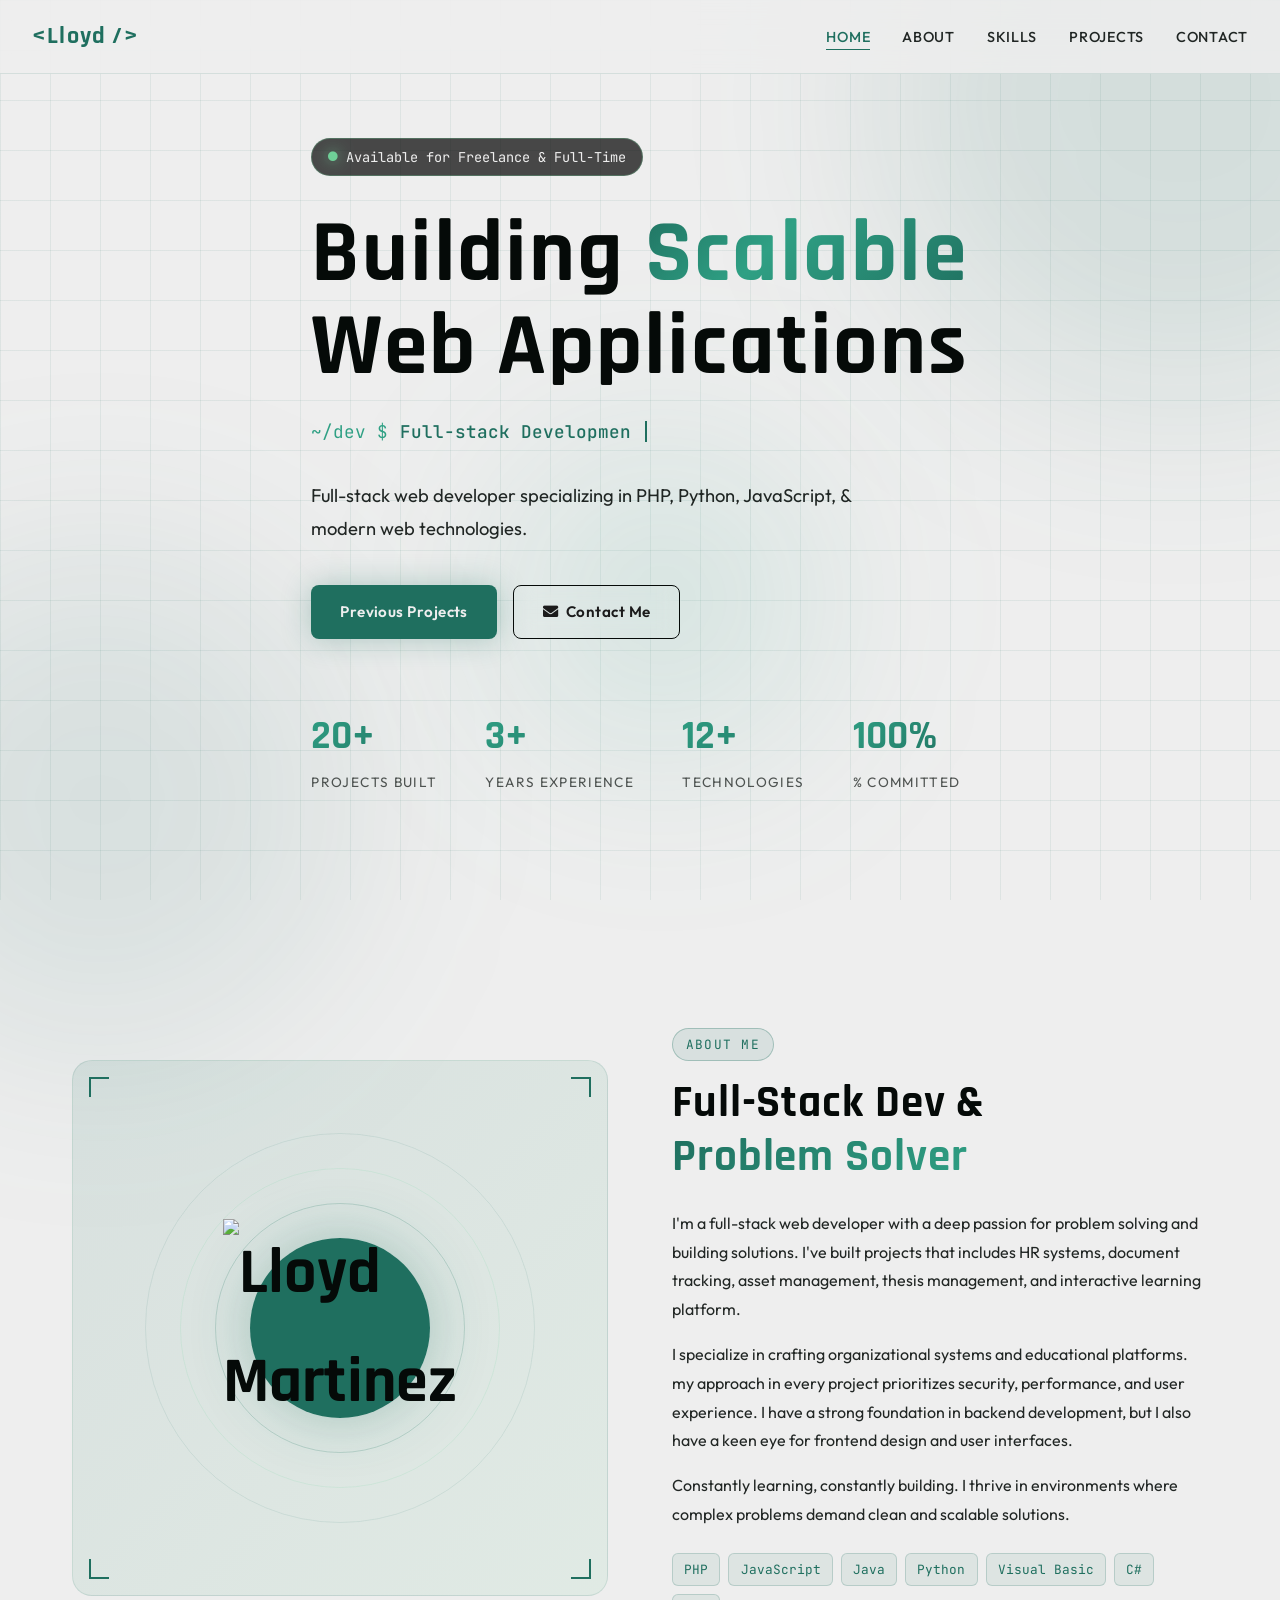
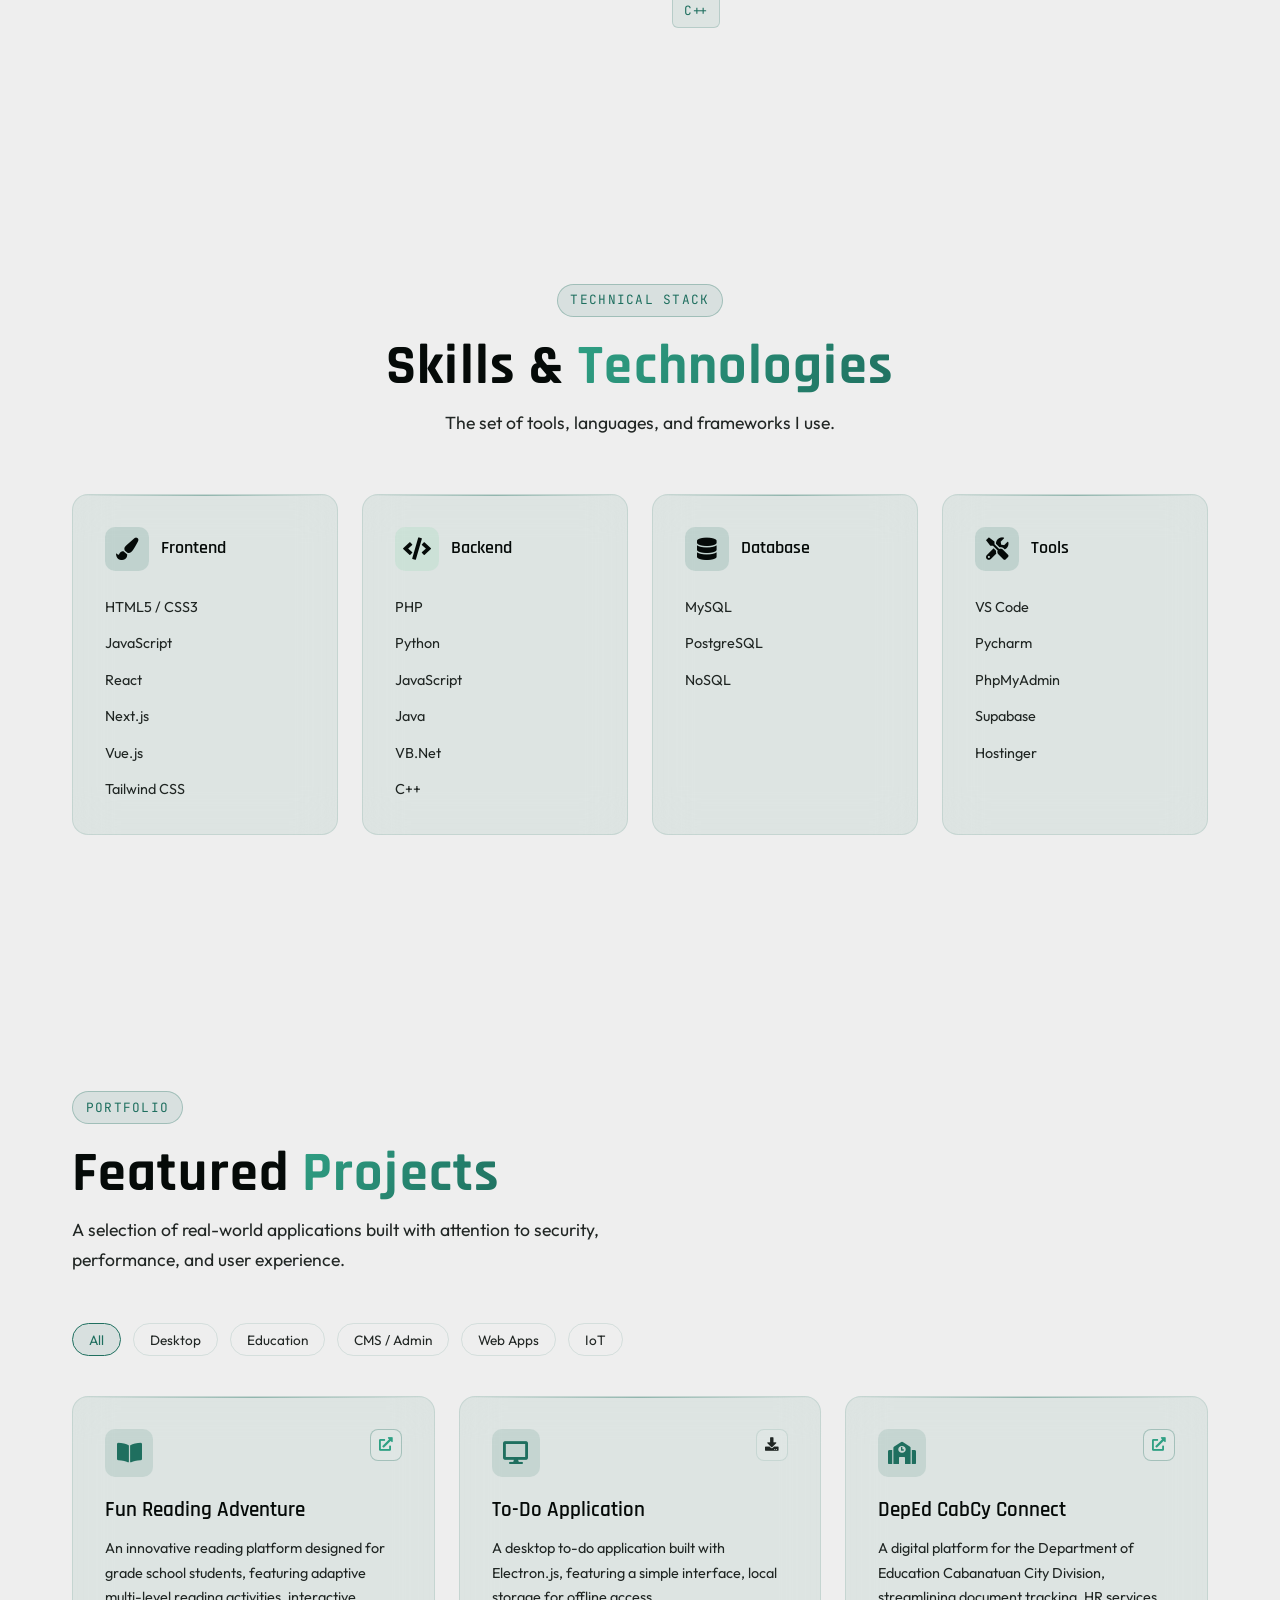
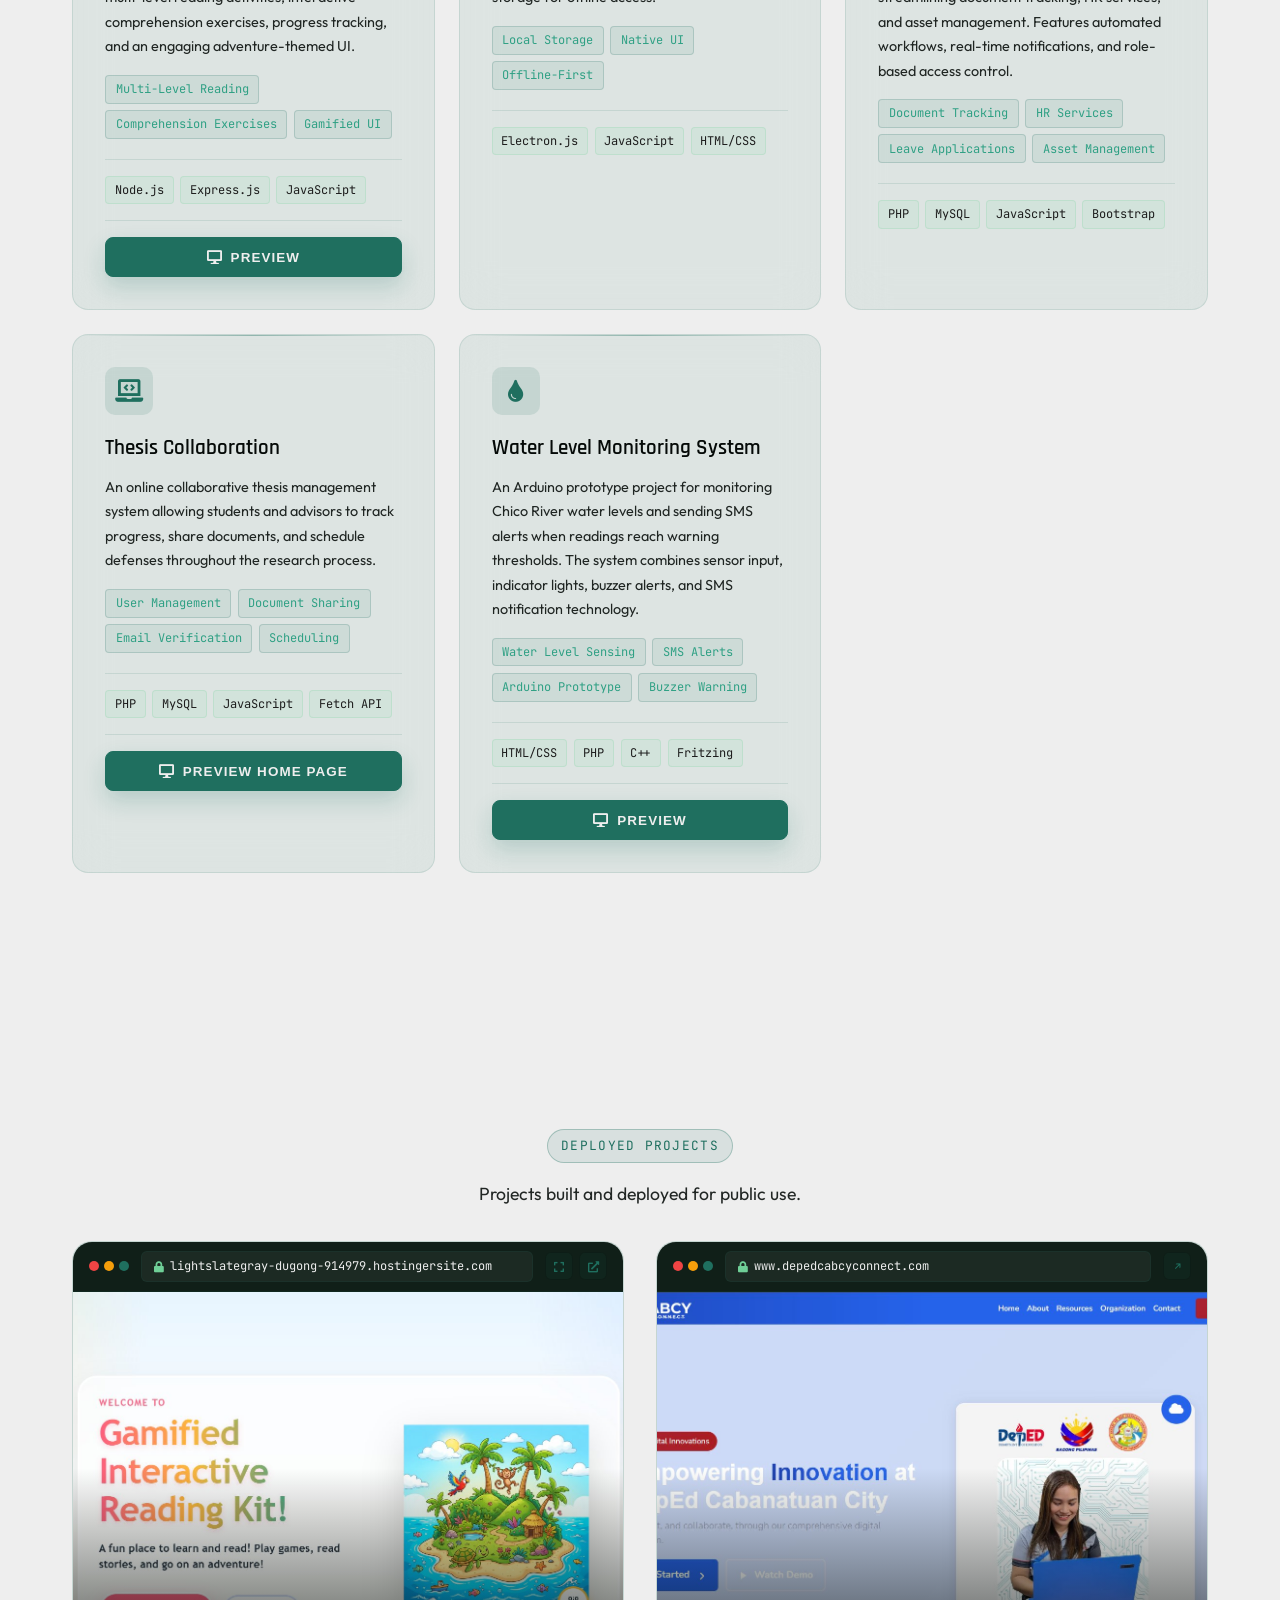
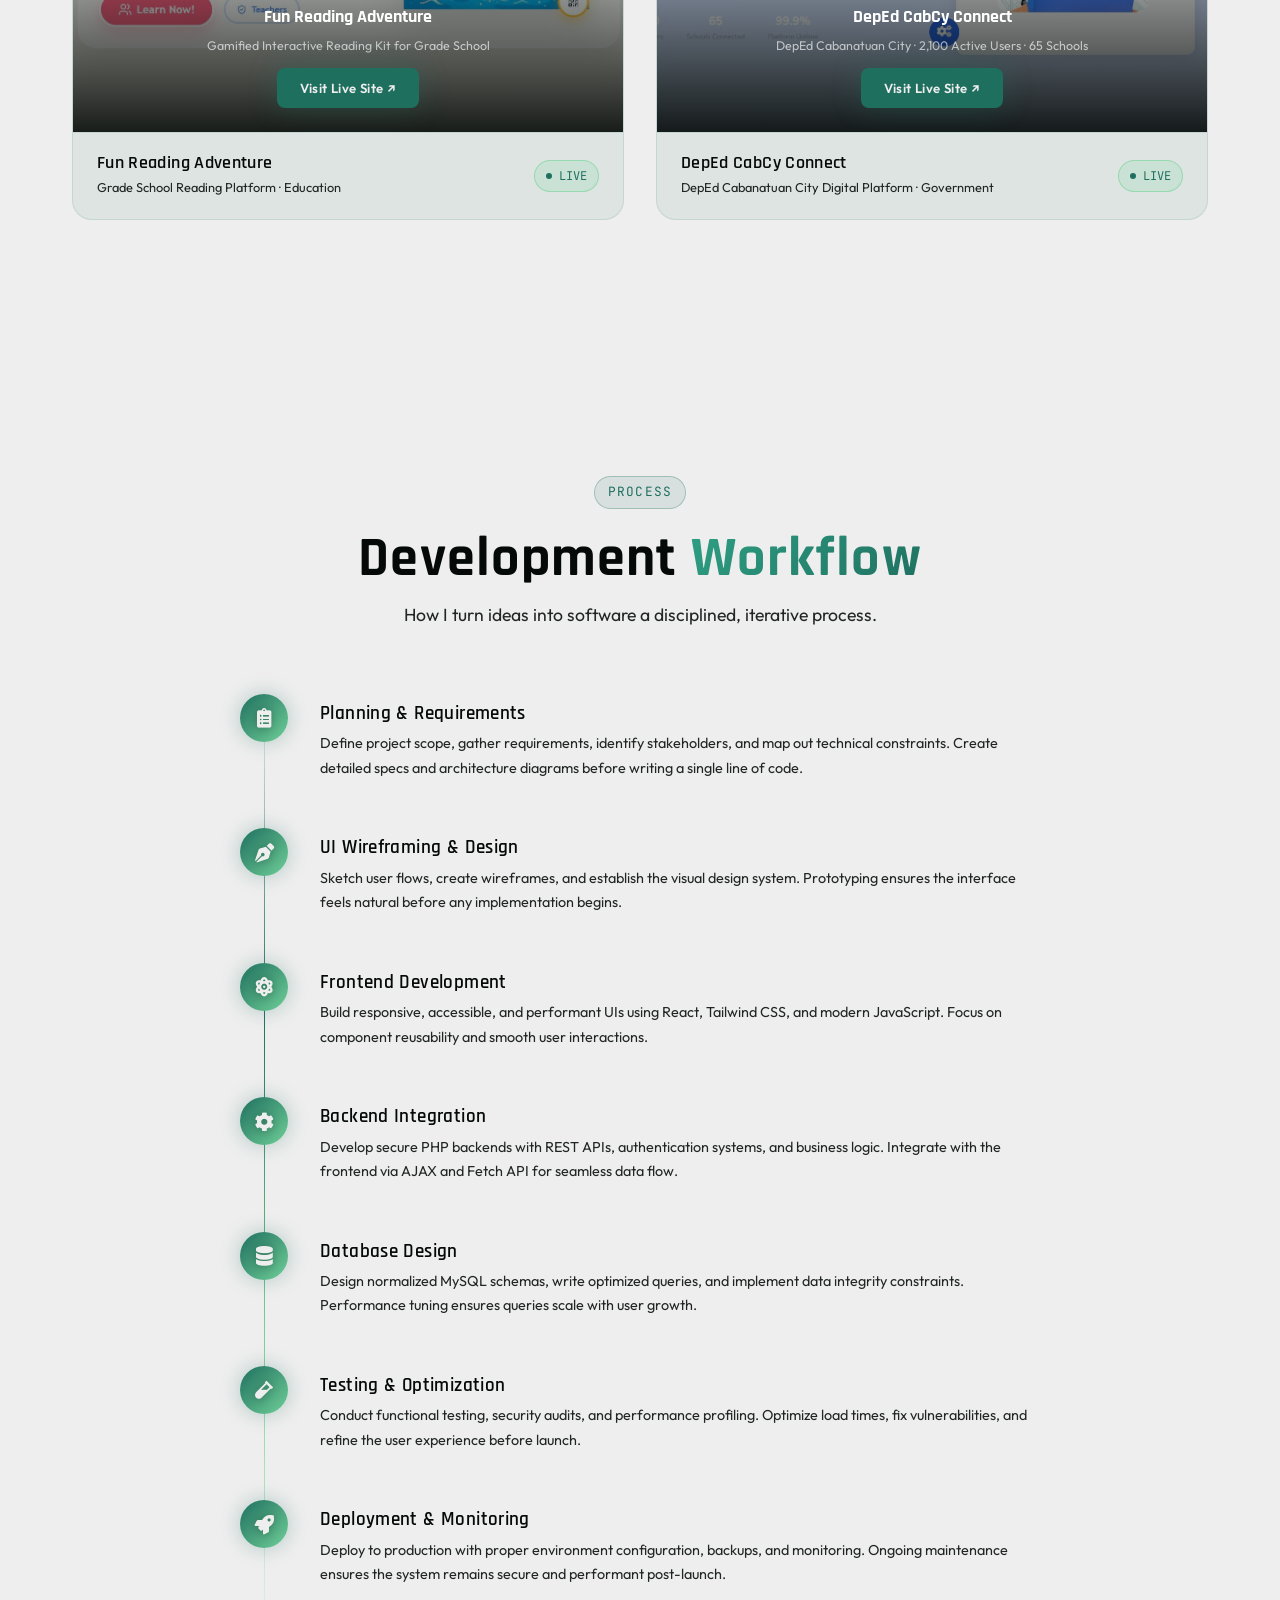
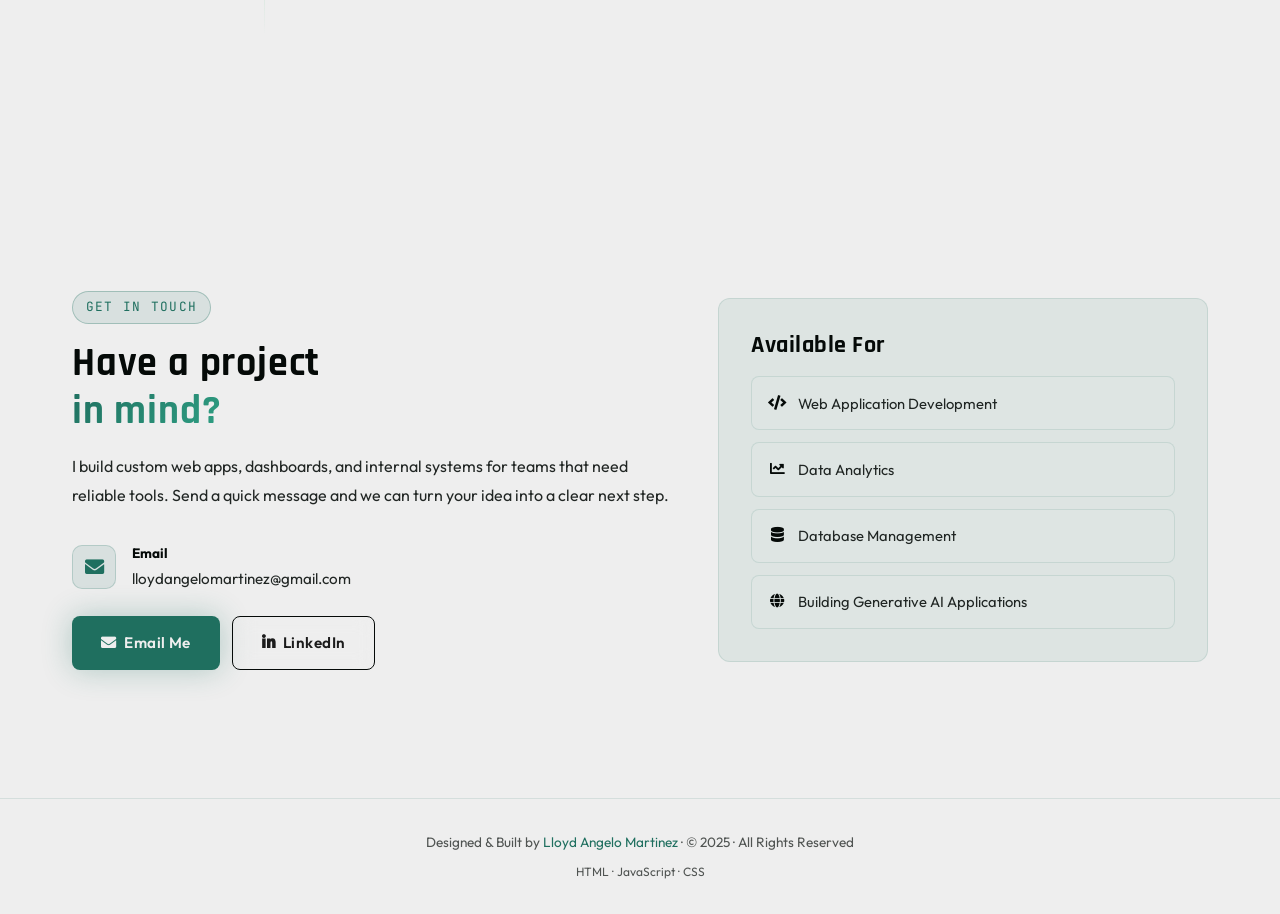
==== commit 6e452a9e: "Fixed Modal Resposive and Navigation link styles" ====
--- a/index.html
+++ b/index.html
@@ -41,7 +41,14 @@
         <li><a href="#projects">Projects</a></li>
         <li><a href="#contact">Contact</a></li>
       </ul>
-      <button class="nav-toggle" id="nav-toggle" aria-label="Toggle menu">
+      <button
+        class="nav-toggle"
+        id="nav-toggle"
+        type="button"
+        aria-label="Toggle menu"
+        aria-controls="nav-links"
+        aria-expanded="false"
+      >
         <span></span><span></span><span></span>
       </button>
     </nav>
@@ -797,7 +804,7 @@
     <!-- FULLSCREEN PREVIEW MODAL -->
     <div class="preview-modal" id="preview-modal">
       <div class="modal-header">
-        <div class="browser-dots" style="flex-shrink: 0">
+        <div class="browser-dots">
           <div class="browser-dot bd-r"></div>
           <div class="browser-dot bd-y"></div>
           <div class="browser-dot bd-g"></div>
@@ -807,8 +814,7 @@
           id="modal-ext"
           href="#"
           target="_blank"
-          class="btn btn-open"
-          style="font-size: 0.82rem; padding: 0.4rem 0.9rem; flex-shrink: 0"
+          class="btn btn-open modal-open-link"
           >Open <i class="fas fa-external-link-alt" aria-hidden="true"></i
         ></a>
         <button class="modal-close" onclick="closePreview()">
--- a/assets/styles.css
+++ b/assets/styles.css
@@ -198,11 +198,21 @@
 .nav-toggle {
     display: none;
     flex-direction: column;
+    align-items: center;
+    justify-content: center;
     gap: 5px;
     cursor: pointer;
     background: none;
     border: none;
-    padding: 4px;
+    width: 40px;
+    height: 40px;
+    padding: 0;
+    border-radius: 8px;
+    transition: background 0.3s;
+}
+
+.nav-toggle:hover {
+    background: rgba(31, 111, 95, 0.08);
 }
 
 .nav-toggle span {
@@ -212,6 +222,18 @@
     background: var(--text2);
     transition: all 0.3s;
     border-radius: 1px;
+}
+
+.nav-toggle.open span:nth-child(1) {
+    transform: translateY(7px) rotate(45deg);
+}
+
+.nav-toggle.open span:nth-child(2) {
+    opacity: 0;
+}
+
+.nav-toggle.open span:nth-child(3) {
+    transform: translateY(-7px) rotate(-45deg);
 }
 
 /* ─── SECTIONS ─── */
@@ -1516,7 +1538,8 @@
     backdrop-filter: blur(20px);
     display: none;
     flex-direction: column;
-    padding: 1.5rem;
+    padding: clamp(0.75rem, 2.5vw, 1.5rem);
+    overflow: hidden;
 }
 
 .preview-modal.open {
@@ -1528,10 +1551,19 @@
     align-items: center;
     gap: 1rem;
     margin-bottom: 1rem;
+    flex: 0 0 auto;
+    min-width: 0;
+}
+
+.modal-header .browser-dots,
+.modal-open-link,
+.modal-close {
+    flex-shrink: 0;
 }
 
 .modal-url {
     flex: 1;
+    min-width: 0;
     background: rgba(255, 255, 255, 0.05);
     border: 1px solid var(--glass-border);
     border-radius: 8px;
@@ -1539,6 +1571,14 @@
     font-family: "JetBrains Mono", monospace;
     font-size: 0.85rem;
     color: var(--bg);
+    overflow: hidden;
+    text-overflow: ellipsis;
+    white-space: nowrap;
+}
+
+.modal-open-link {
+    padding: 0.4rem 0.9rem;
+    font-size: 0.82rem;
 }
 
 .modal-close {
@@ -1563,7 +1603,8 @@
 }
 
 .modal-iframe {
-    flex: 1;
+    flex: 1 1 auto;
+    min-height: 0;
     border-radius: 12px;
     overflow: hidden;
     border: 1px solid var(--glass-border);
@@ -1582,6 +1623,67 @@
 
     .iframe-wrapper {
         height: 280px;
+    }
+
+    .modal-header {
+        flex-wrap: wrap;
+        gap: 0.65rem;
+        margin-bottom: 0.75rem;
+    }
+
+    .modal-url {
+        order: 4;
+        flex-basis: 100%;
+        padding: 0.45rem 0.7rem;
+        font-size: 0.72rem;
+    }
+
+    .modal-open-link {
+        margin-left: auto;
+        padding: 0.45rem 0.75rem;
+        font-size: 0.78rem;
+    }
+
+    .modal-close {
+        width: 40px;
+        height: 40px;
+    }
+
+    .modal-iframe {
+        border-radius: 8px;
+    }
+}
+
+@media (max-width: 420px) {
+    .preview-modal {
+        padding: 0.6rem;
+    }
+
+    .modal-header .browser-dots {
+        display: none;
+    }
+
+    .modal-open-link {
+        margin-left: 0;
+    }
+
+    .modal-close {
+        margin-left: auto;
+    }
+}
+
+@media (max-height: 600px) and (orientation: landscape) {
+    .preview-modal {
+        padding: 0.5rem;
+    }
+
+    .modal-header {
+        gap: 0.5rem;
+        margin-bottom: 0.5rem;
+    }
+
+    .modal-url {
+        padding-block: 0.35rem;
     }
 }
 
@@ -1614,22 +1716,58 @@
 
 /* ─── MOBILE ─── */
 @media (max-width: 768px) {
+    nav {
+        padding: 0.75rem 1rem;
+    }
+
     .nav-links {
+        display: flex;
+        flex-direction: column;
+        gap: 0.35rem;
+        position: fixed;
+        top: 64px;
+        left: 0.75rem;
+        right: 0.75rem;
+        max-height: calc(100vh - 84px);
+        overflow-y: auto;
+        background: rgba(238, 238, 238, 0.96);
+        backdrop-filter: blur(20px);
+        padding: 0.7rem;
+        border: 1px solid var(--glass-border);
+        border-radius: 8px;
+        box-shadow: 0 18px 40px rgba(5, 10, 8, 0.14);
+        opacity: 0;
+        visibility: hidden;
+        pointer-events: none;
+        transform: translateY(-10px);
+        transition:
+            opacity 0.25s,
+            visibility 0.25s,
+            transform 0.25s;
+    }
+
+    .nav-links.open {
+        opacity: 1;
+        visibility: visible;
+        pointer-events: auto;
+        transform: translateY(0);
+    }
+
+    .nav-links a {
+        display: block;
+        width: 100%;
+        padding: 0.75rem 0.85rem;
+        border-radius: 8px;
+        color: var(--text2);
+    }
+
+    .nav-links a::after {
         display: none;
-        flex-direction: column;
-        gap: 1rem;
-        position: fixed;
-        top: 65px;
-        left: 0;
-        right: 0;
-        background: rgba(3, 11, 26, 0.98);
-        backdrop-filter: blur(20px);
-        padding: 2rem;
-        border-bottom: 1px solid var(--glass-border);
-    }
-
-    .nav-links.open {
-        display: flex;
+    }
+
+    .nav-links a:hover,
+    .nav-links a.active {
+        background: rgba(31, 111, 95, 0.1);
     }
 
     .nav-toggle {
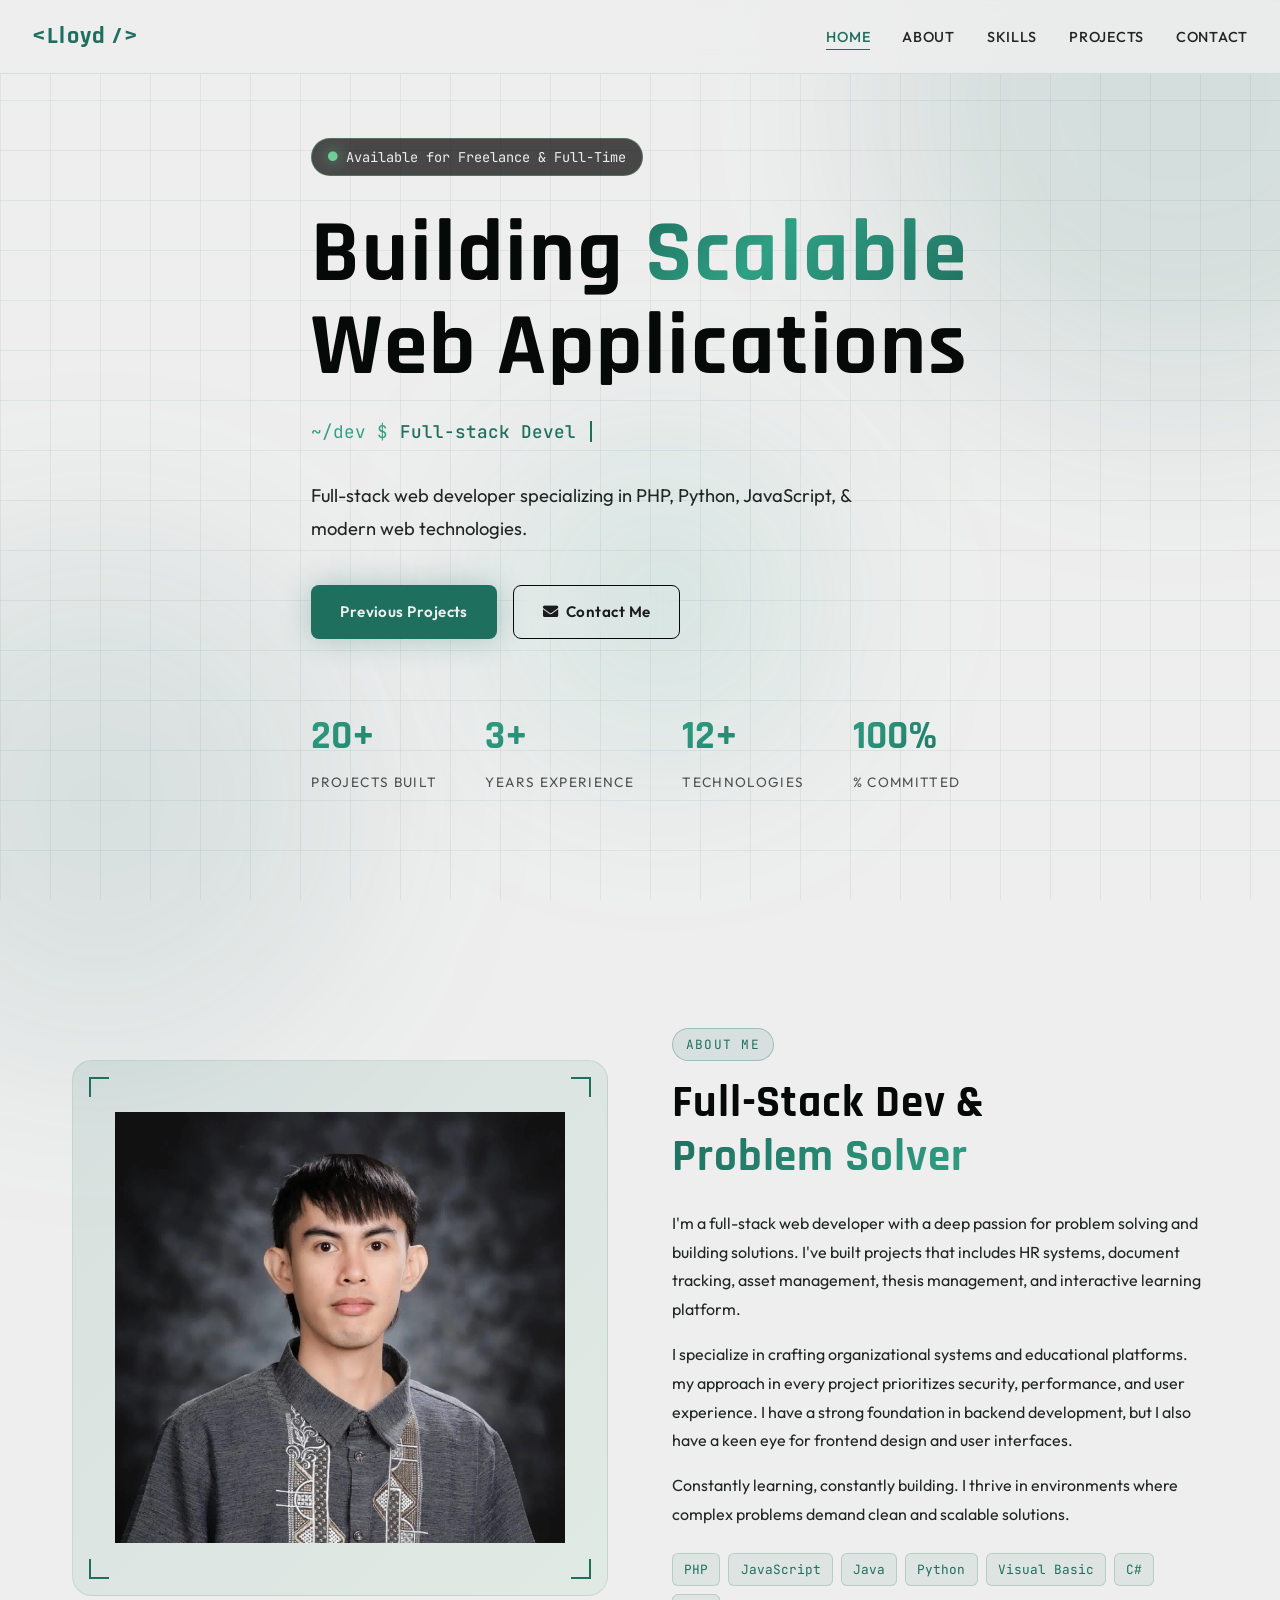
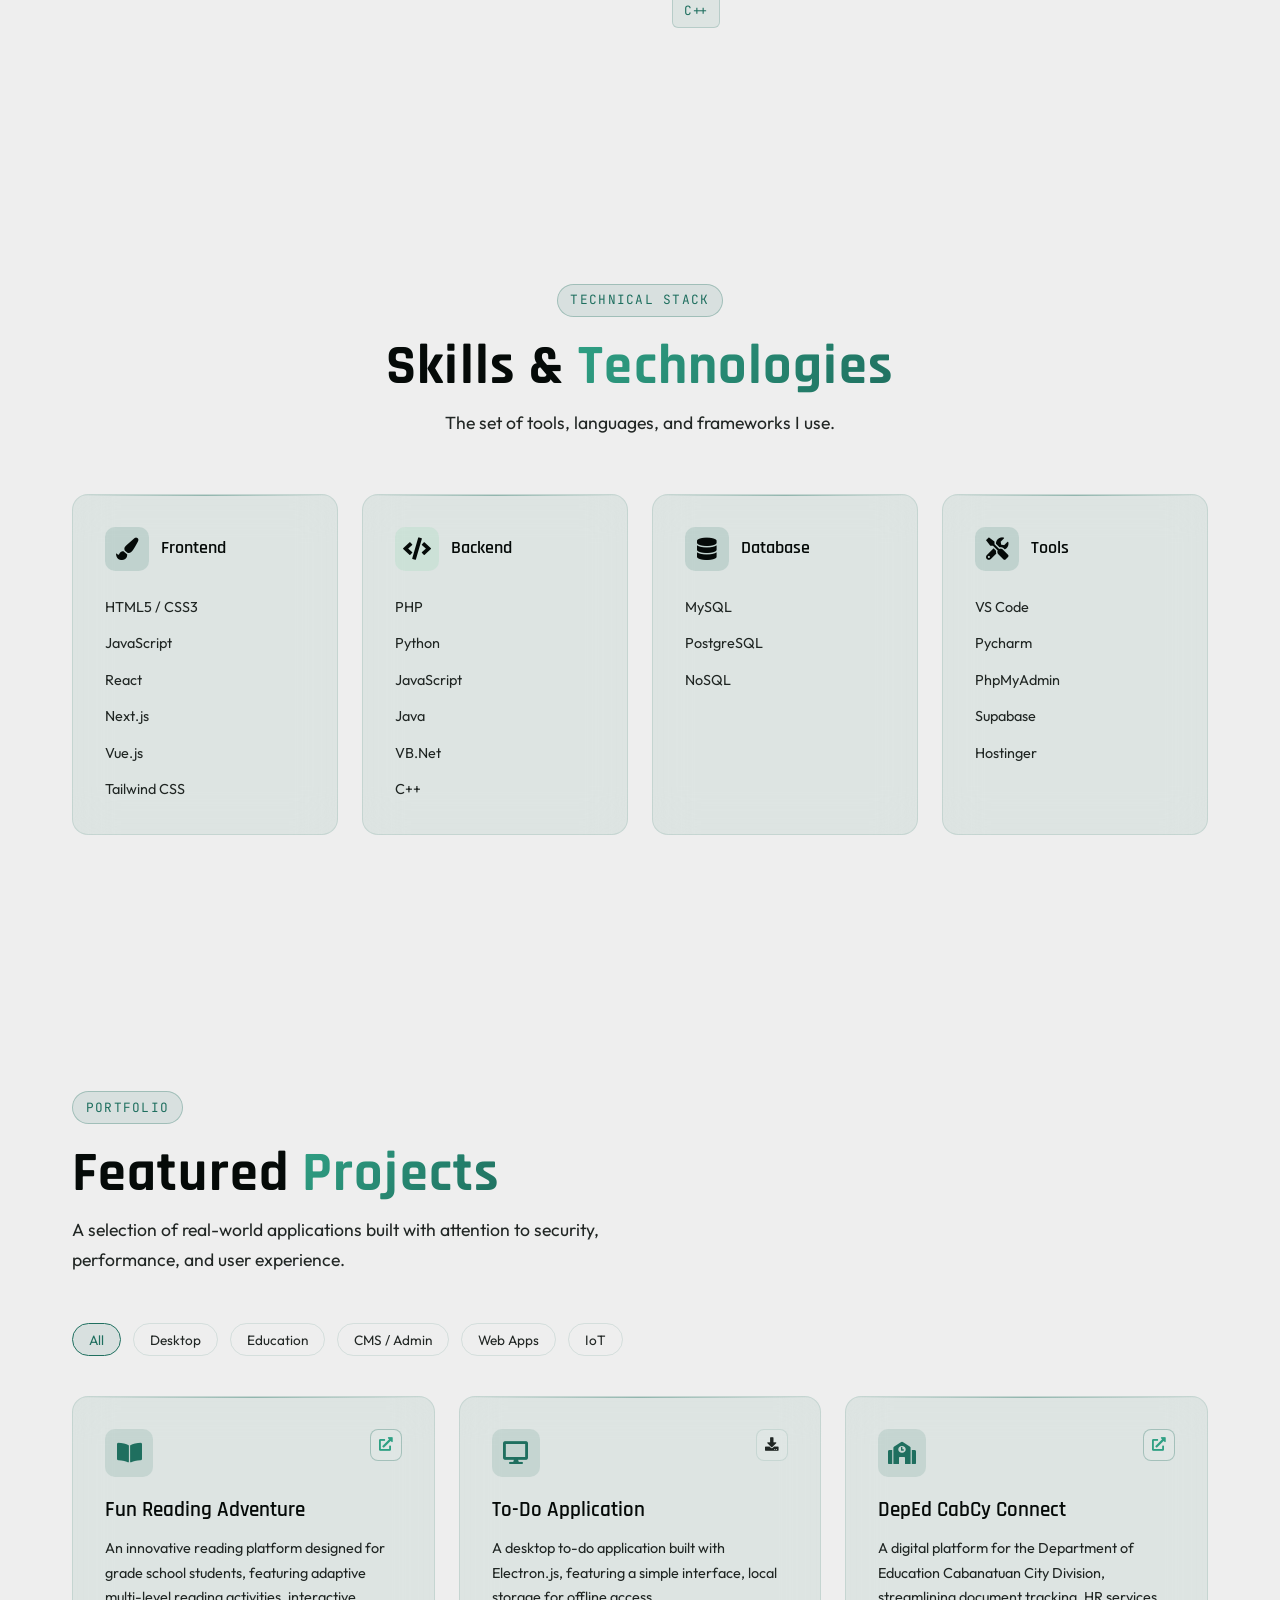
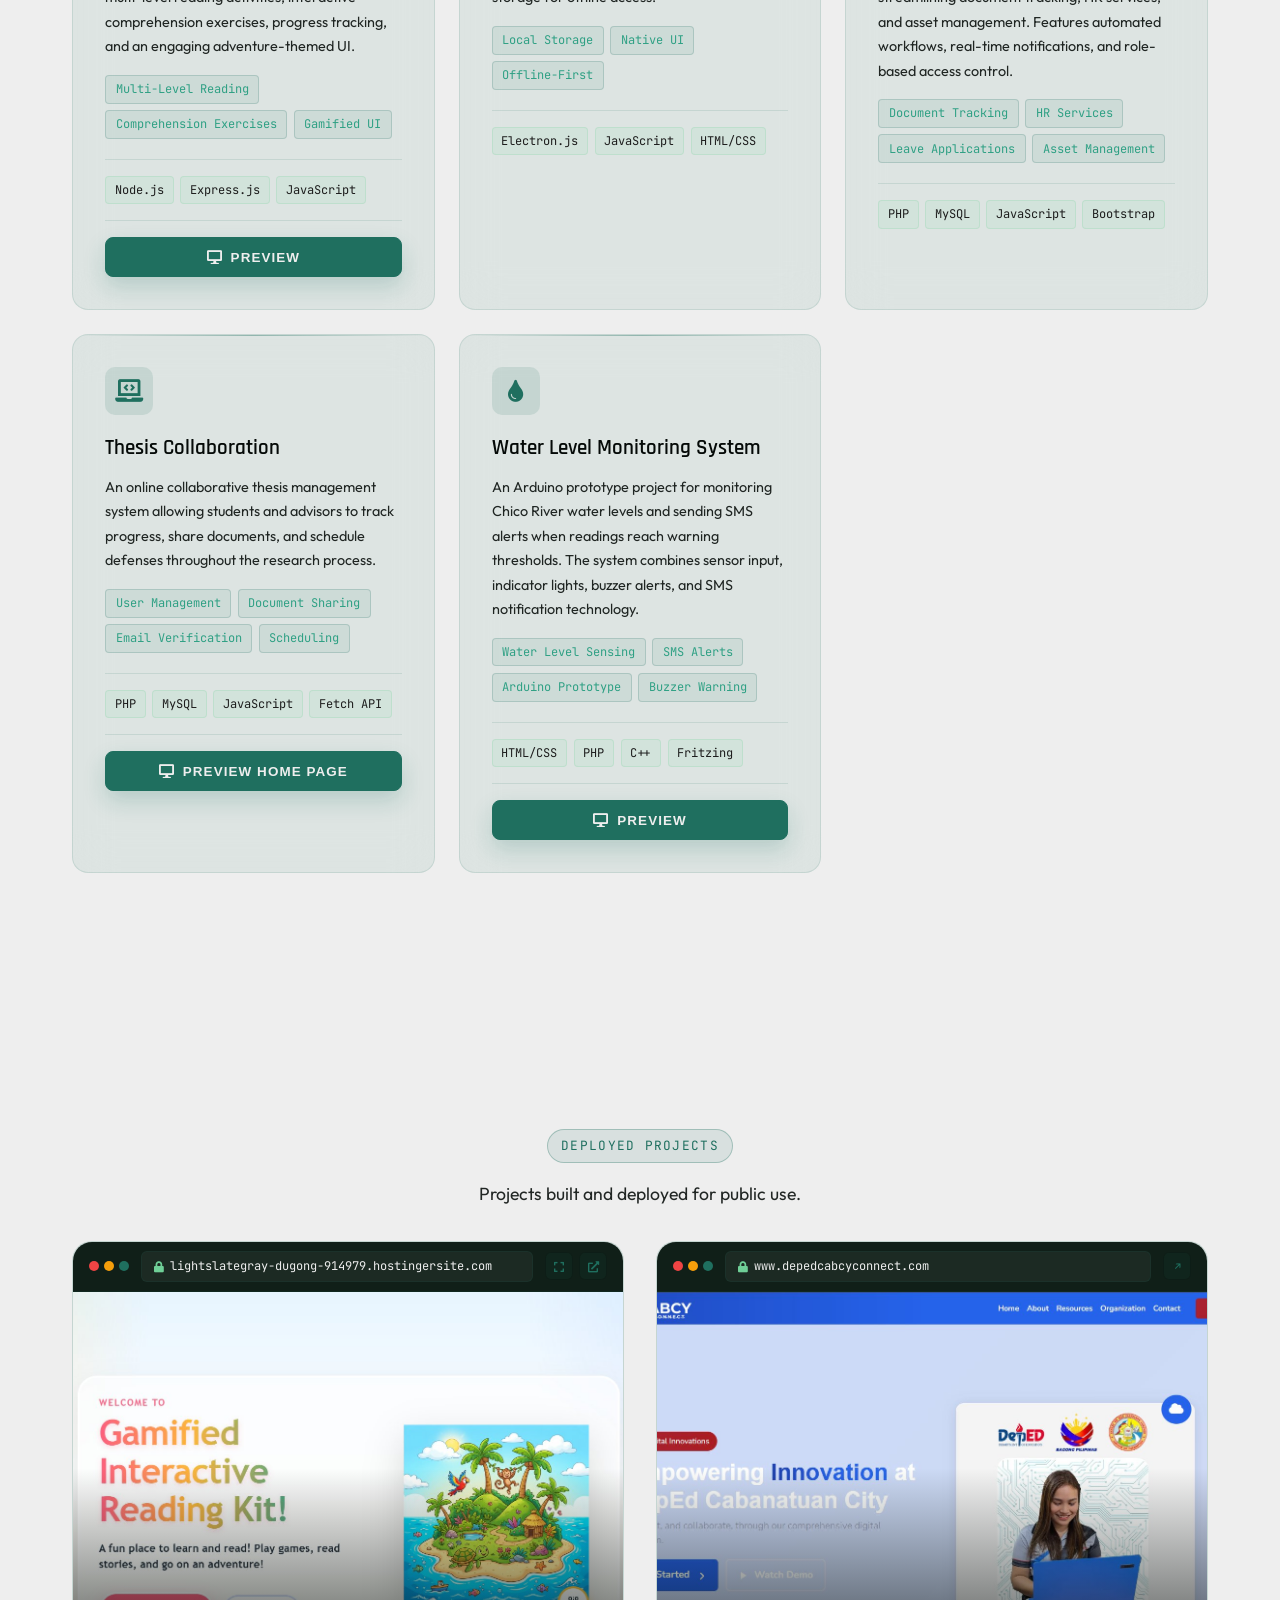
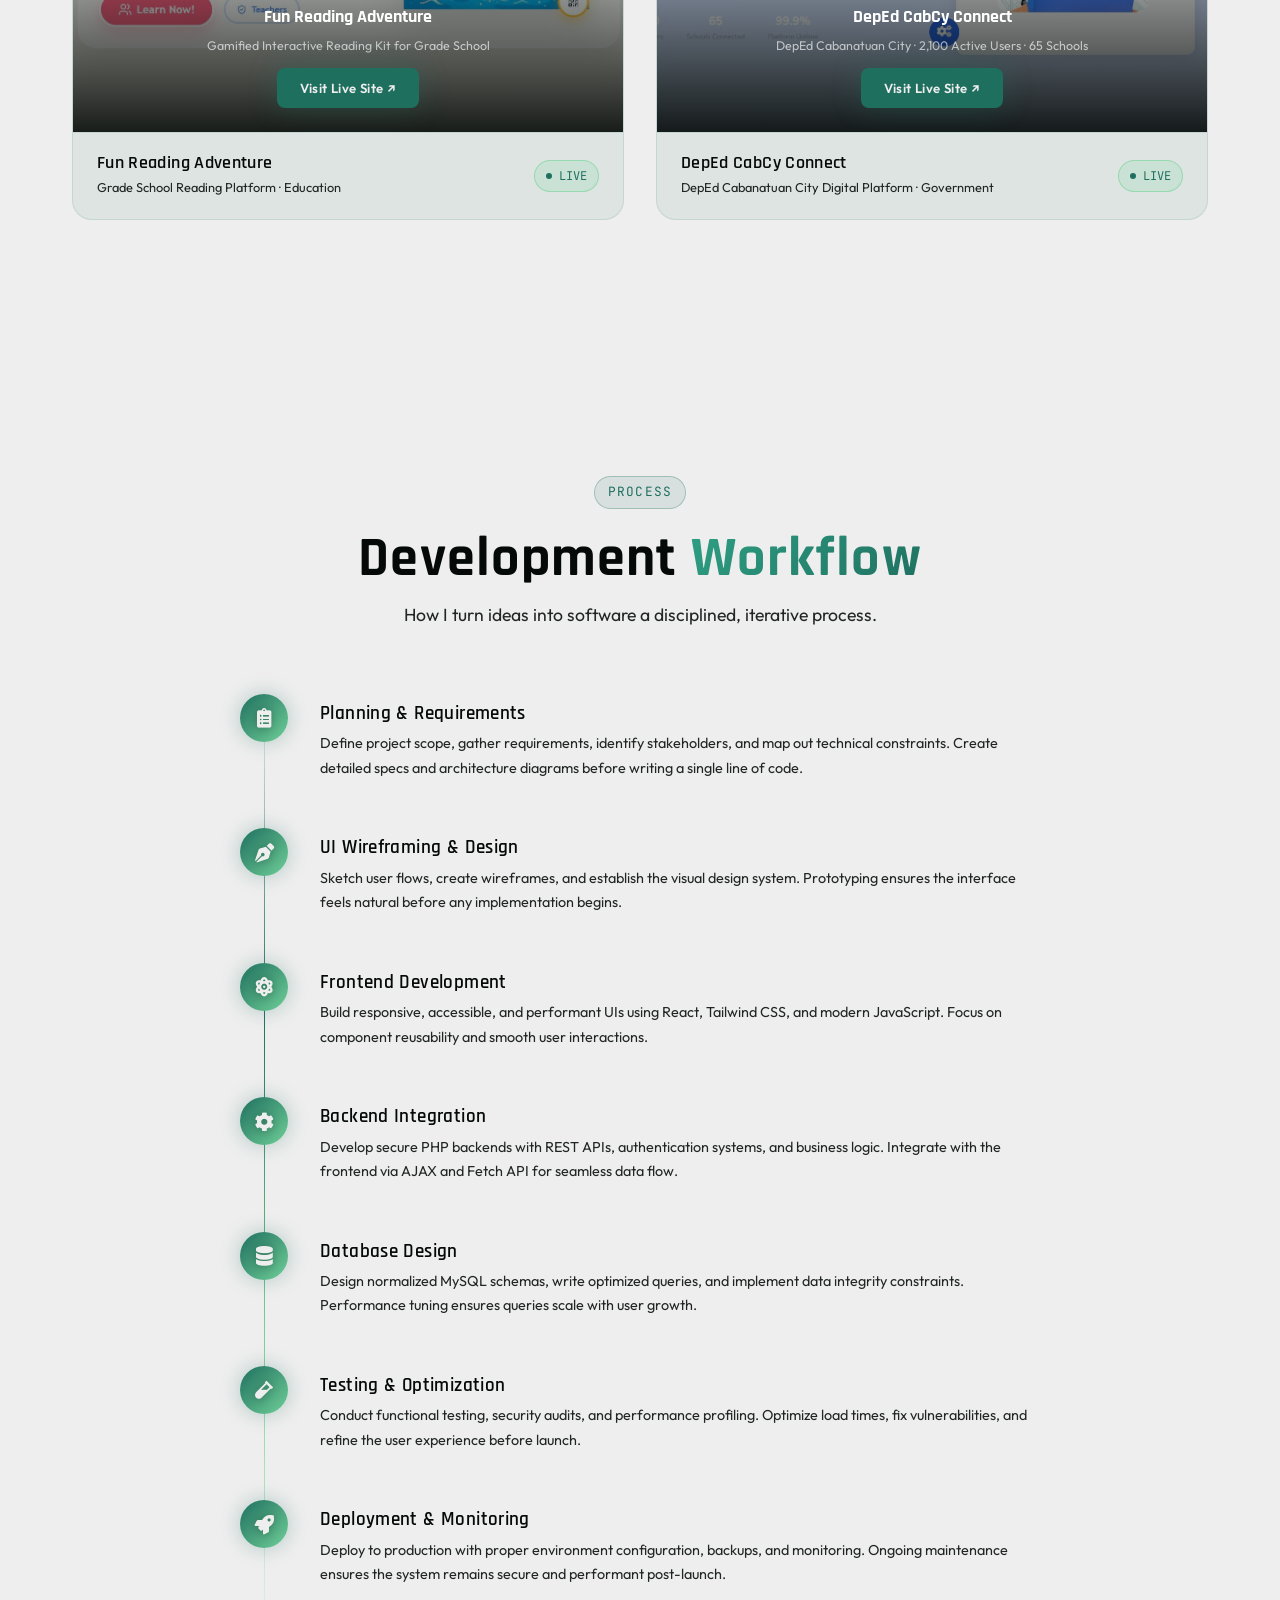
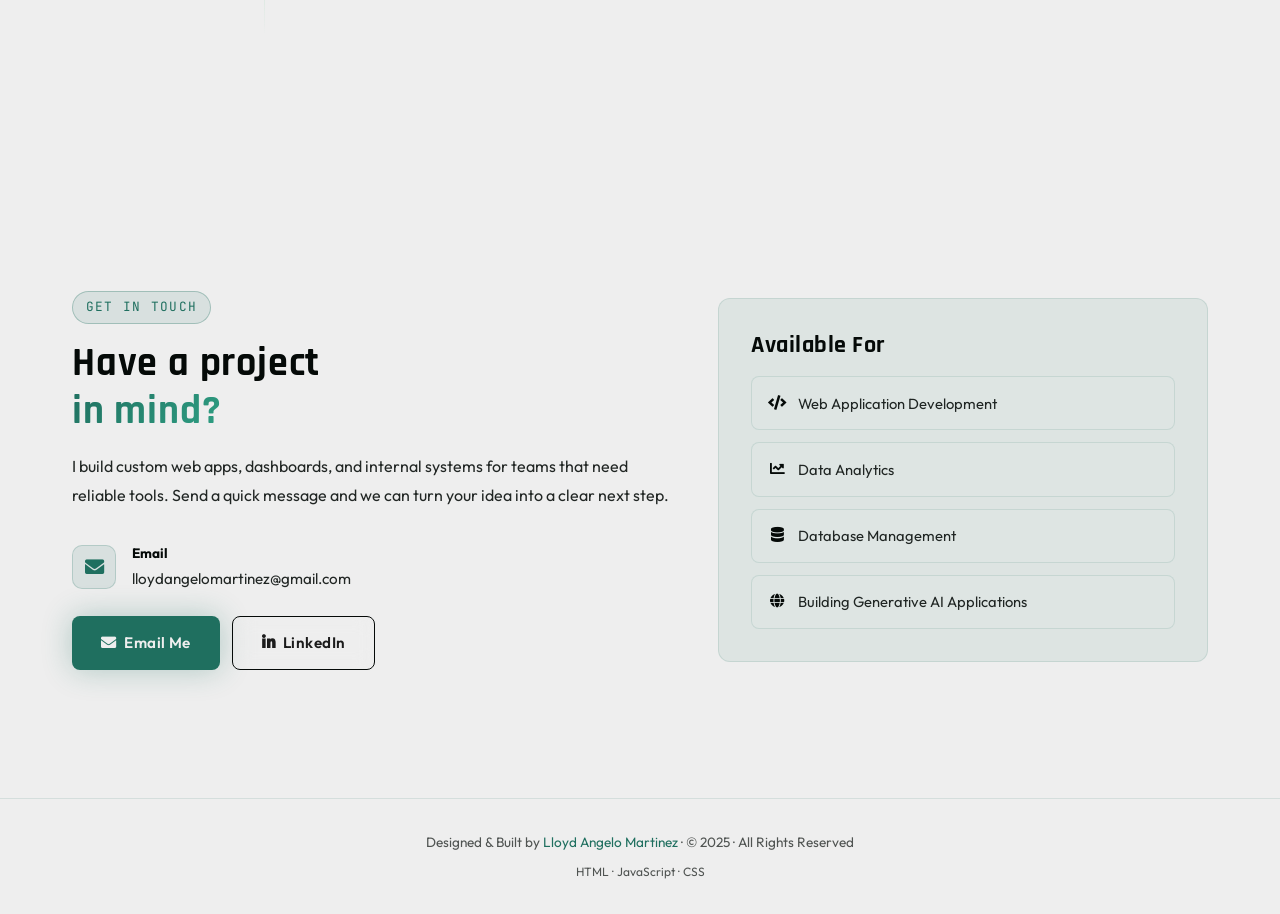
==== commit 2cf49c79: "Update index.html" ====
--- a/index.html
+++ b/index.html
@@ -112,7 +112,7 @@
               <div class="about-ring ring2"></div>
               <div class="about-ring ring3"></div>
               <div class="about-avatar">
-                <img src="https://drive.google.com/file/d/16FDi7IK49mZlRdCo5HTtV87uyAr48b52/view?usp=sharing" alt="Lloyd Martinez" style="width: 450px" />
+                <img src="me.webp" alt="Lloyd Martinez" style="width: 450px" />
               </div>
               <div class="about-corner tl"></div>
               <div class="about-corner tr"></div>
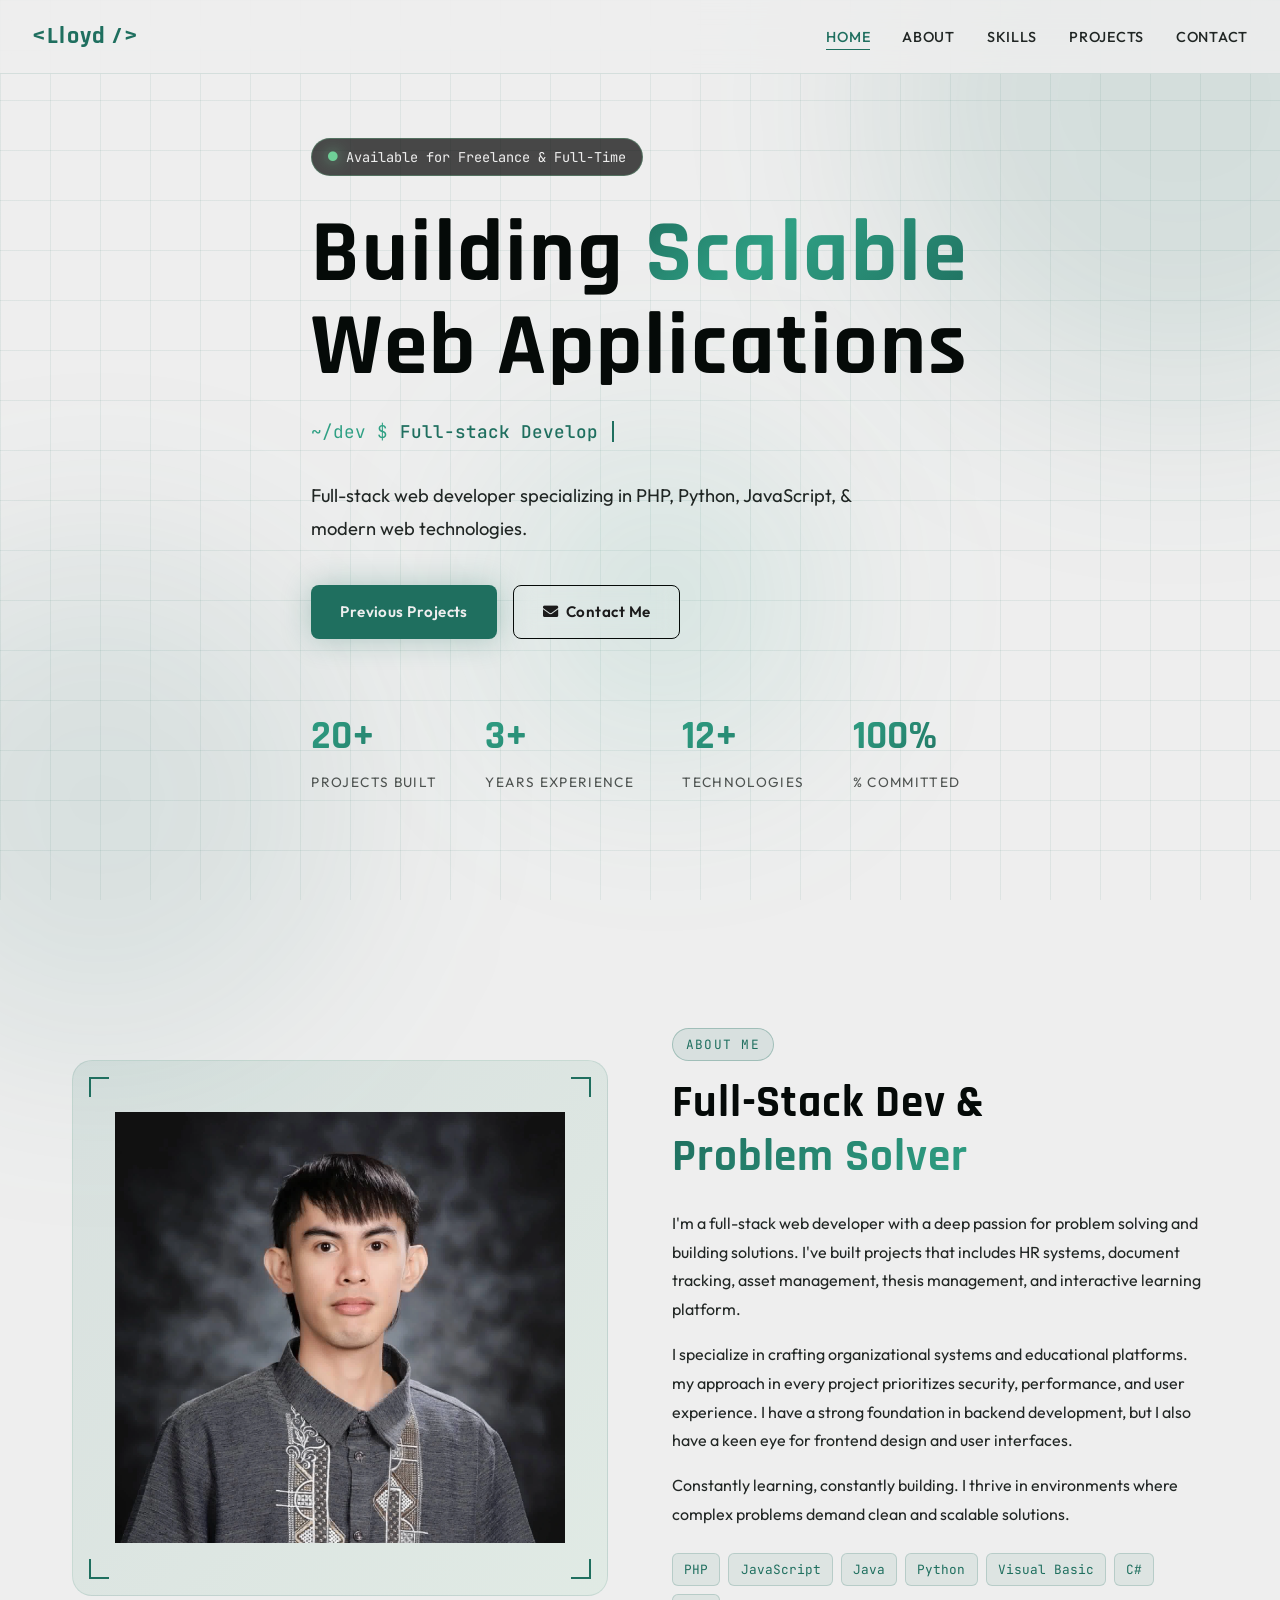
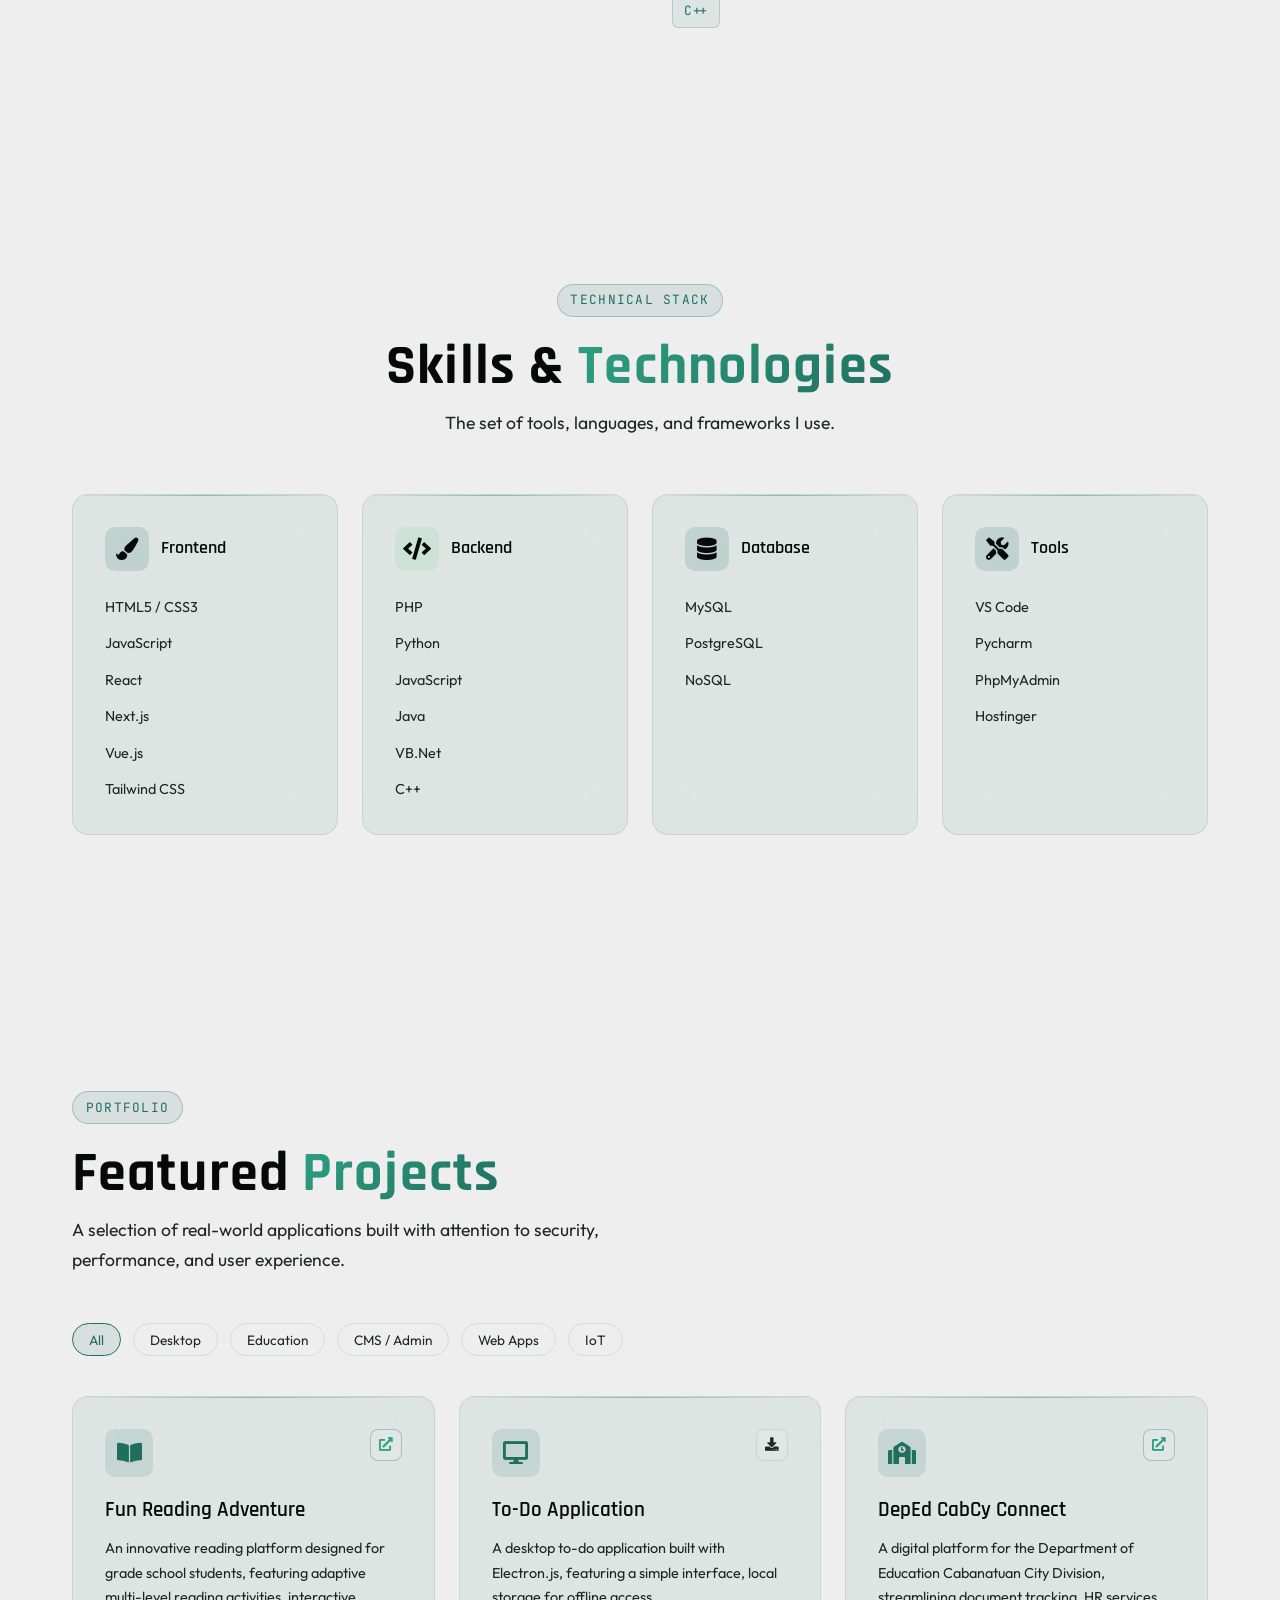
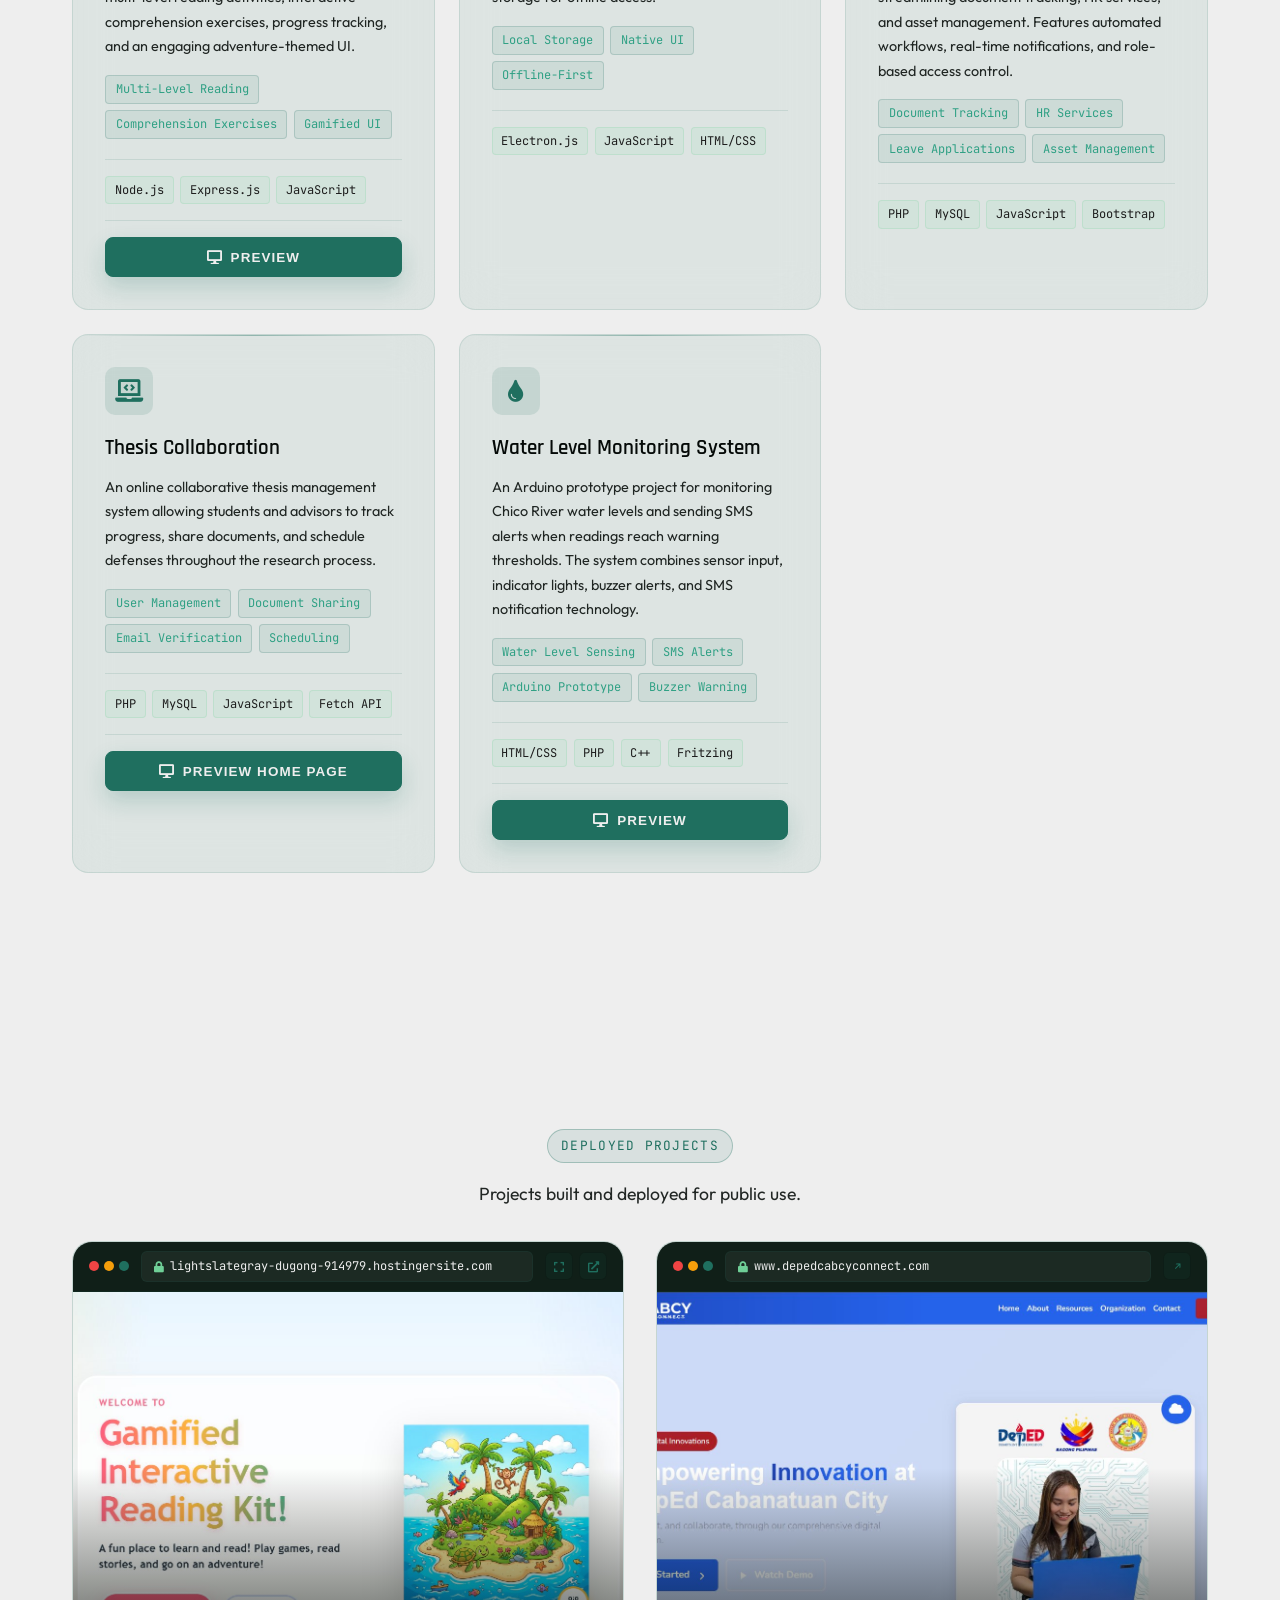
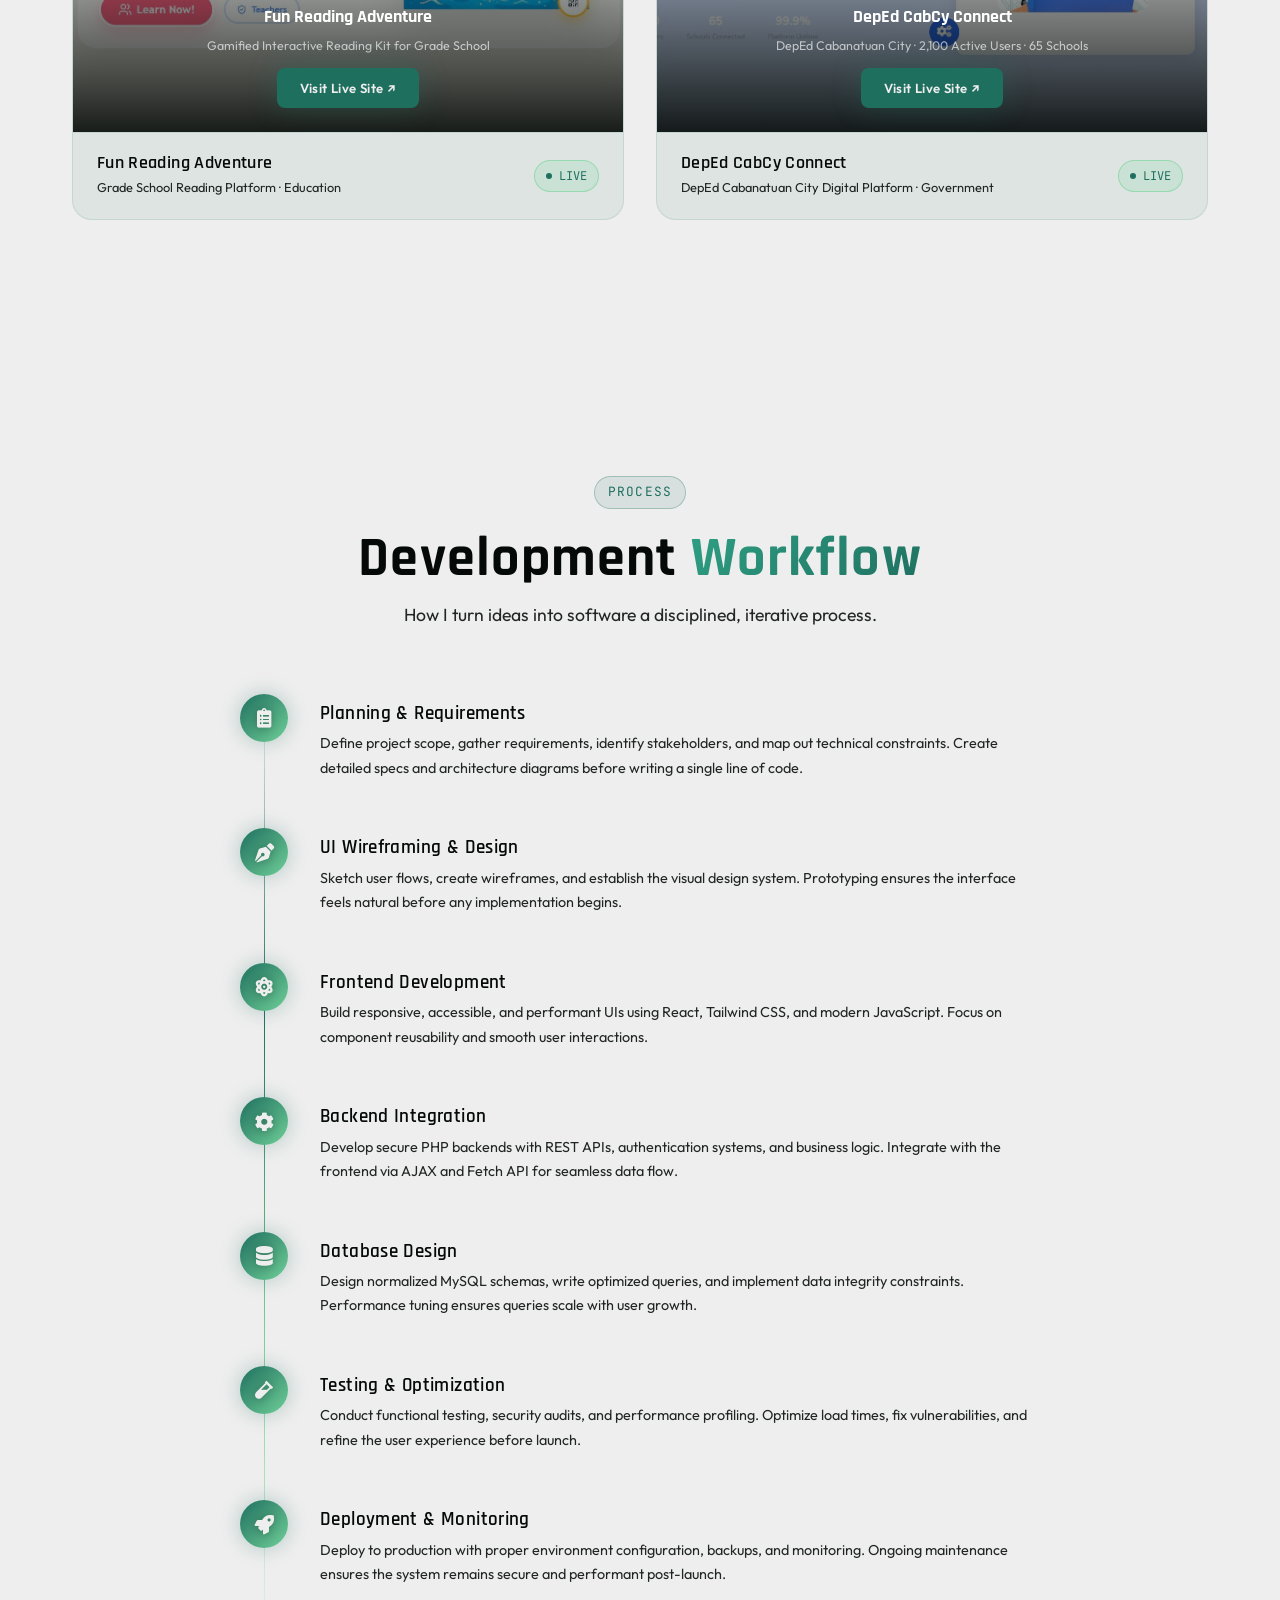
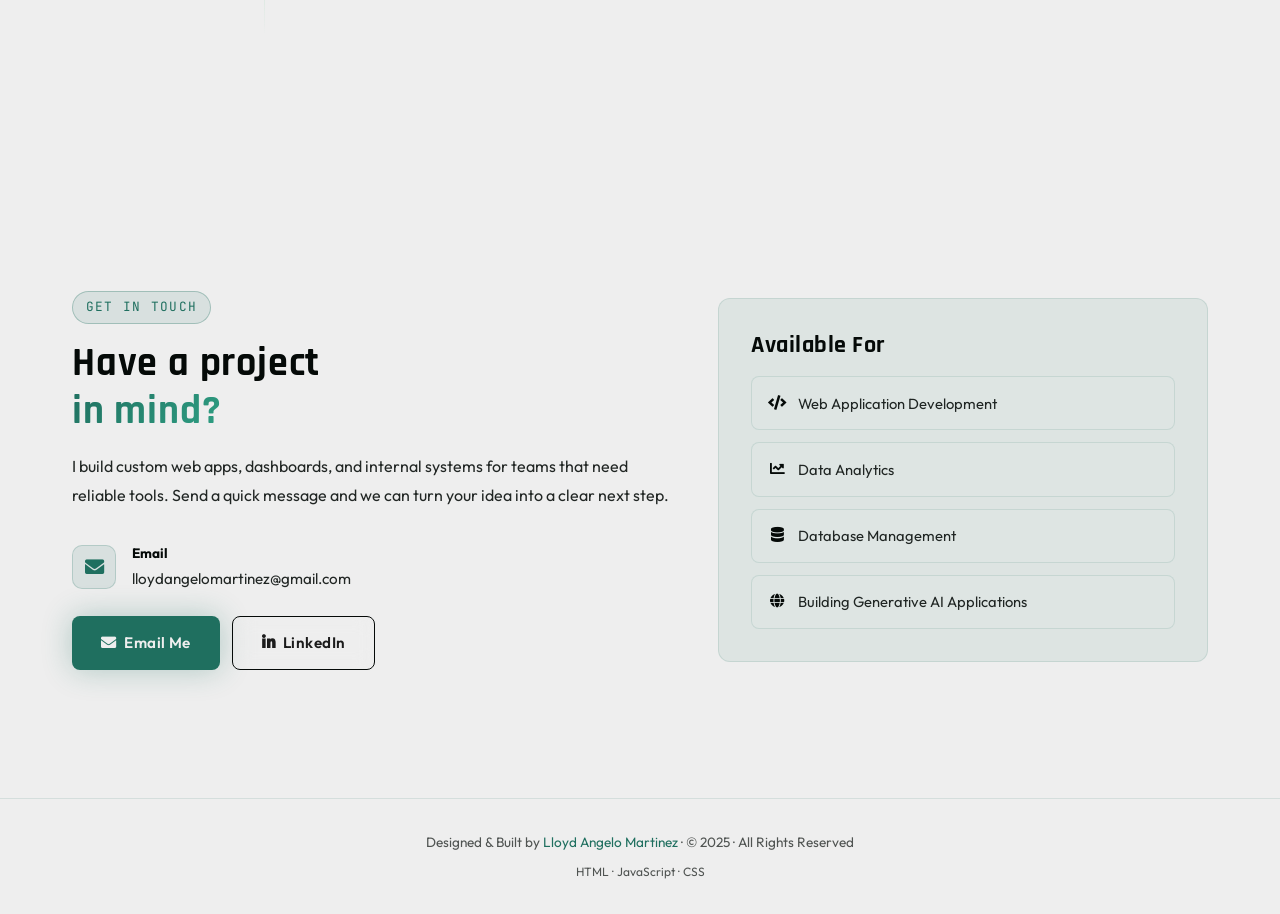
==== commit f288a0e4: "Update index.html" ====
--- a/index.html
+++ b/index.html
@@ -307,11 +307,6 @@
               <div class="skill-item">
                 <div class="skill-row">
                   <span class="skill-name">PhpMyAdmin</span>
-                </div>
-              </div>
-              <div class="skill-item">
-                <div class="skill-row">
-                  <span class="skill-name">Supabase</span>
                 </div>
               </div>
               <div class="skill-item">
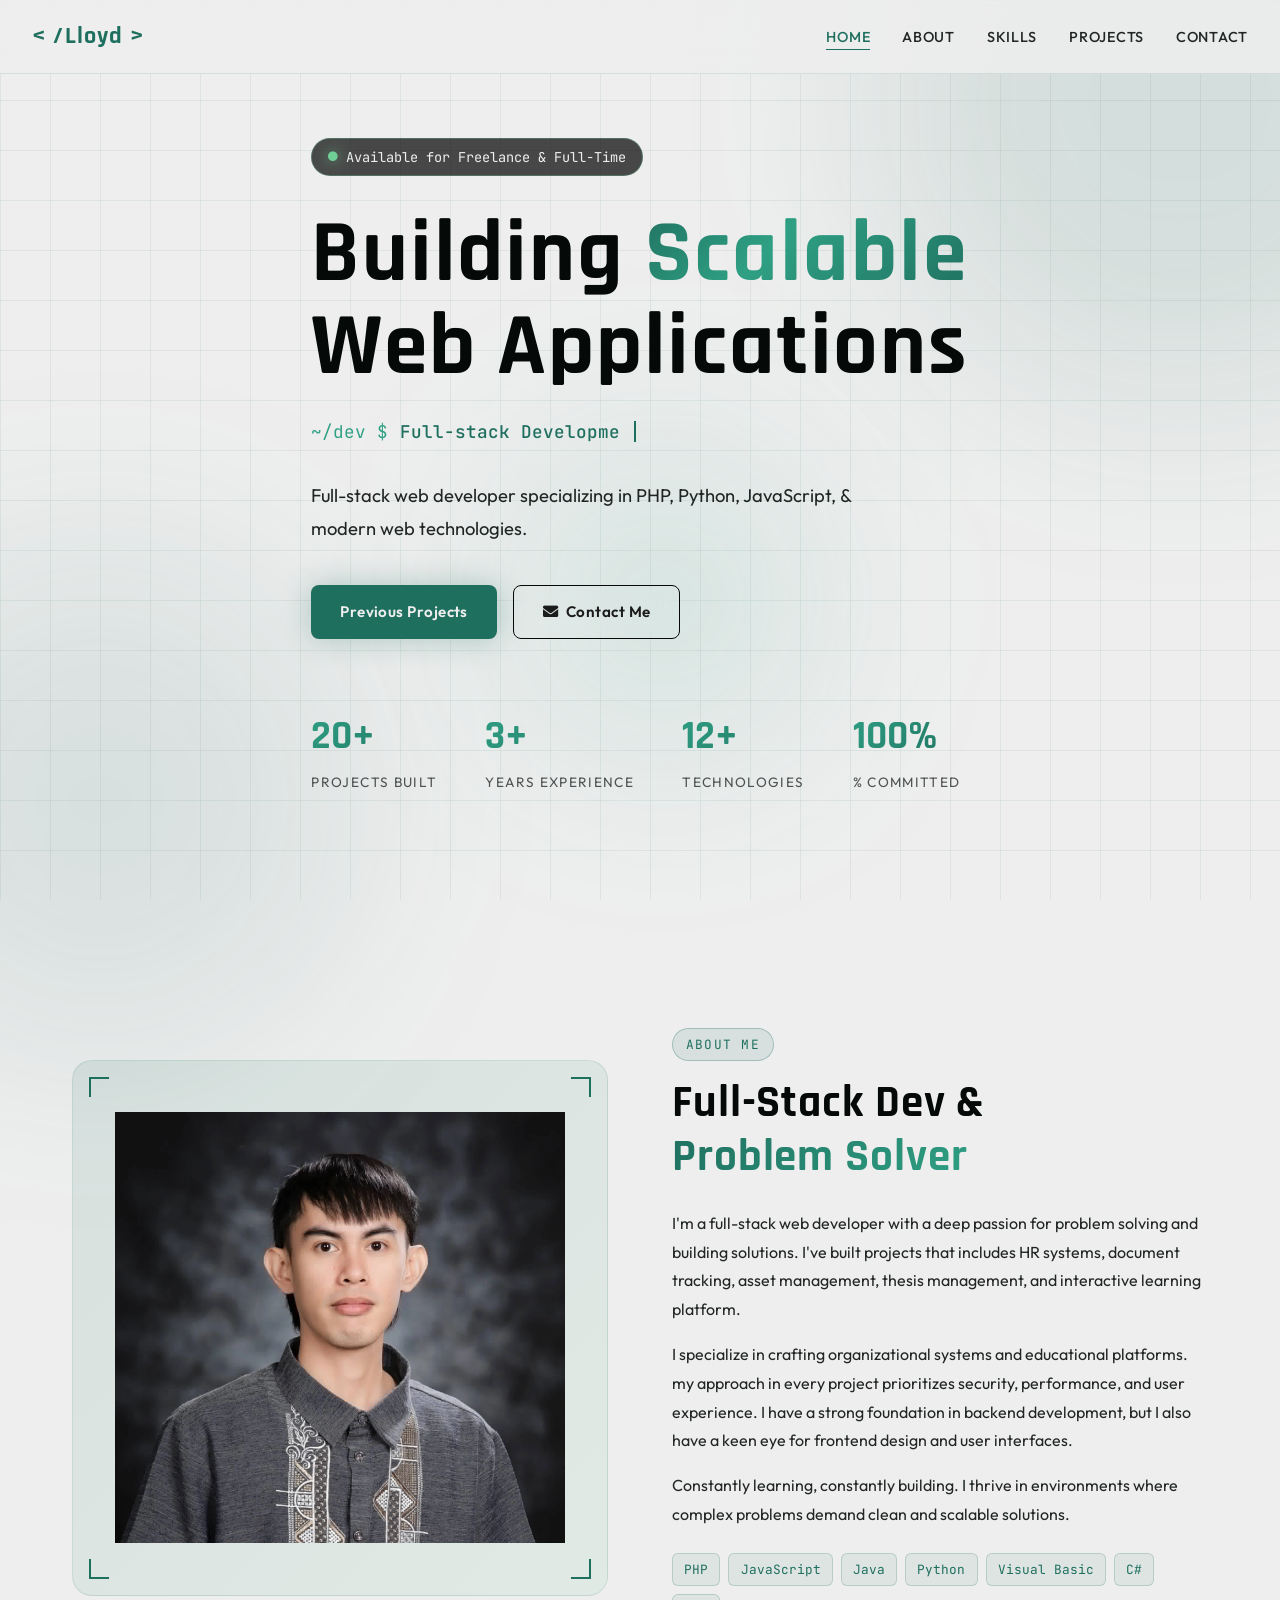
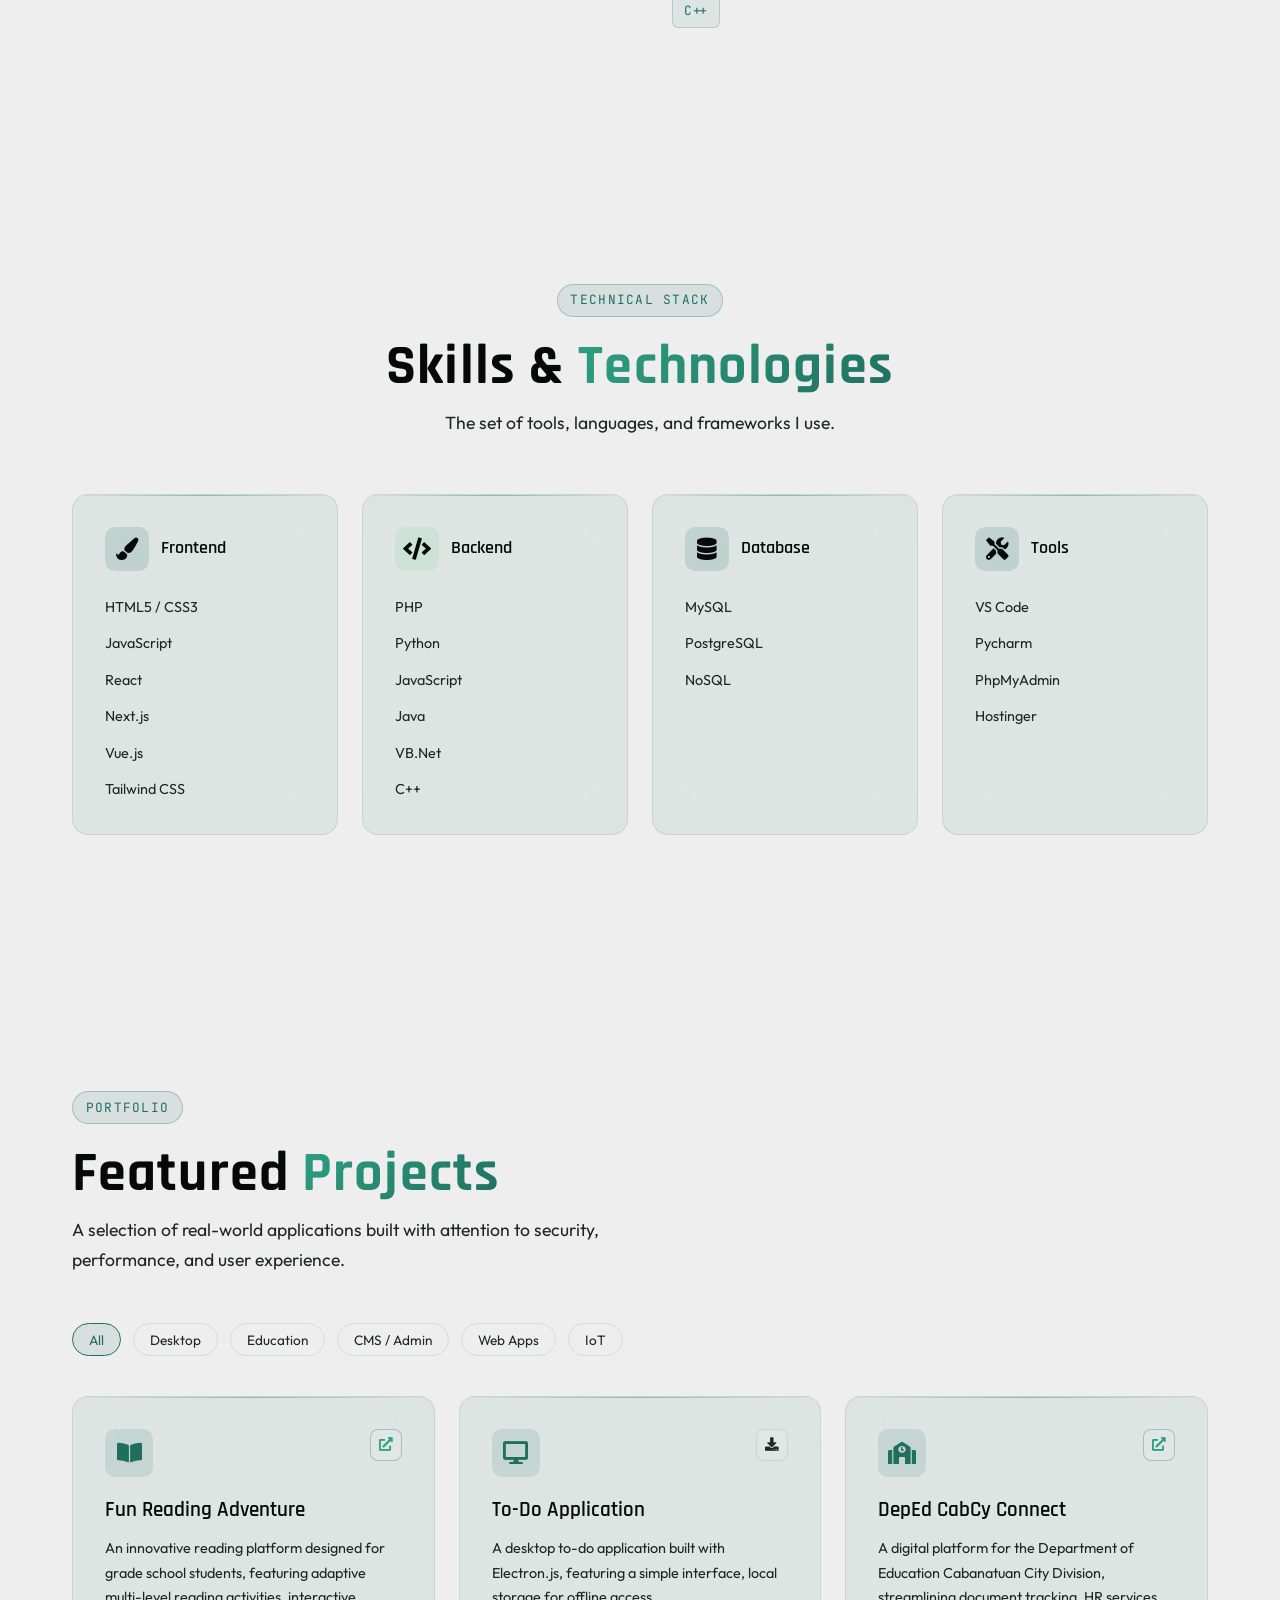
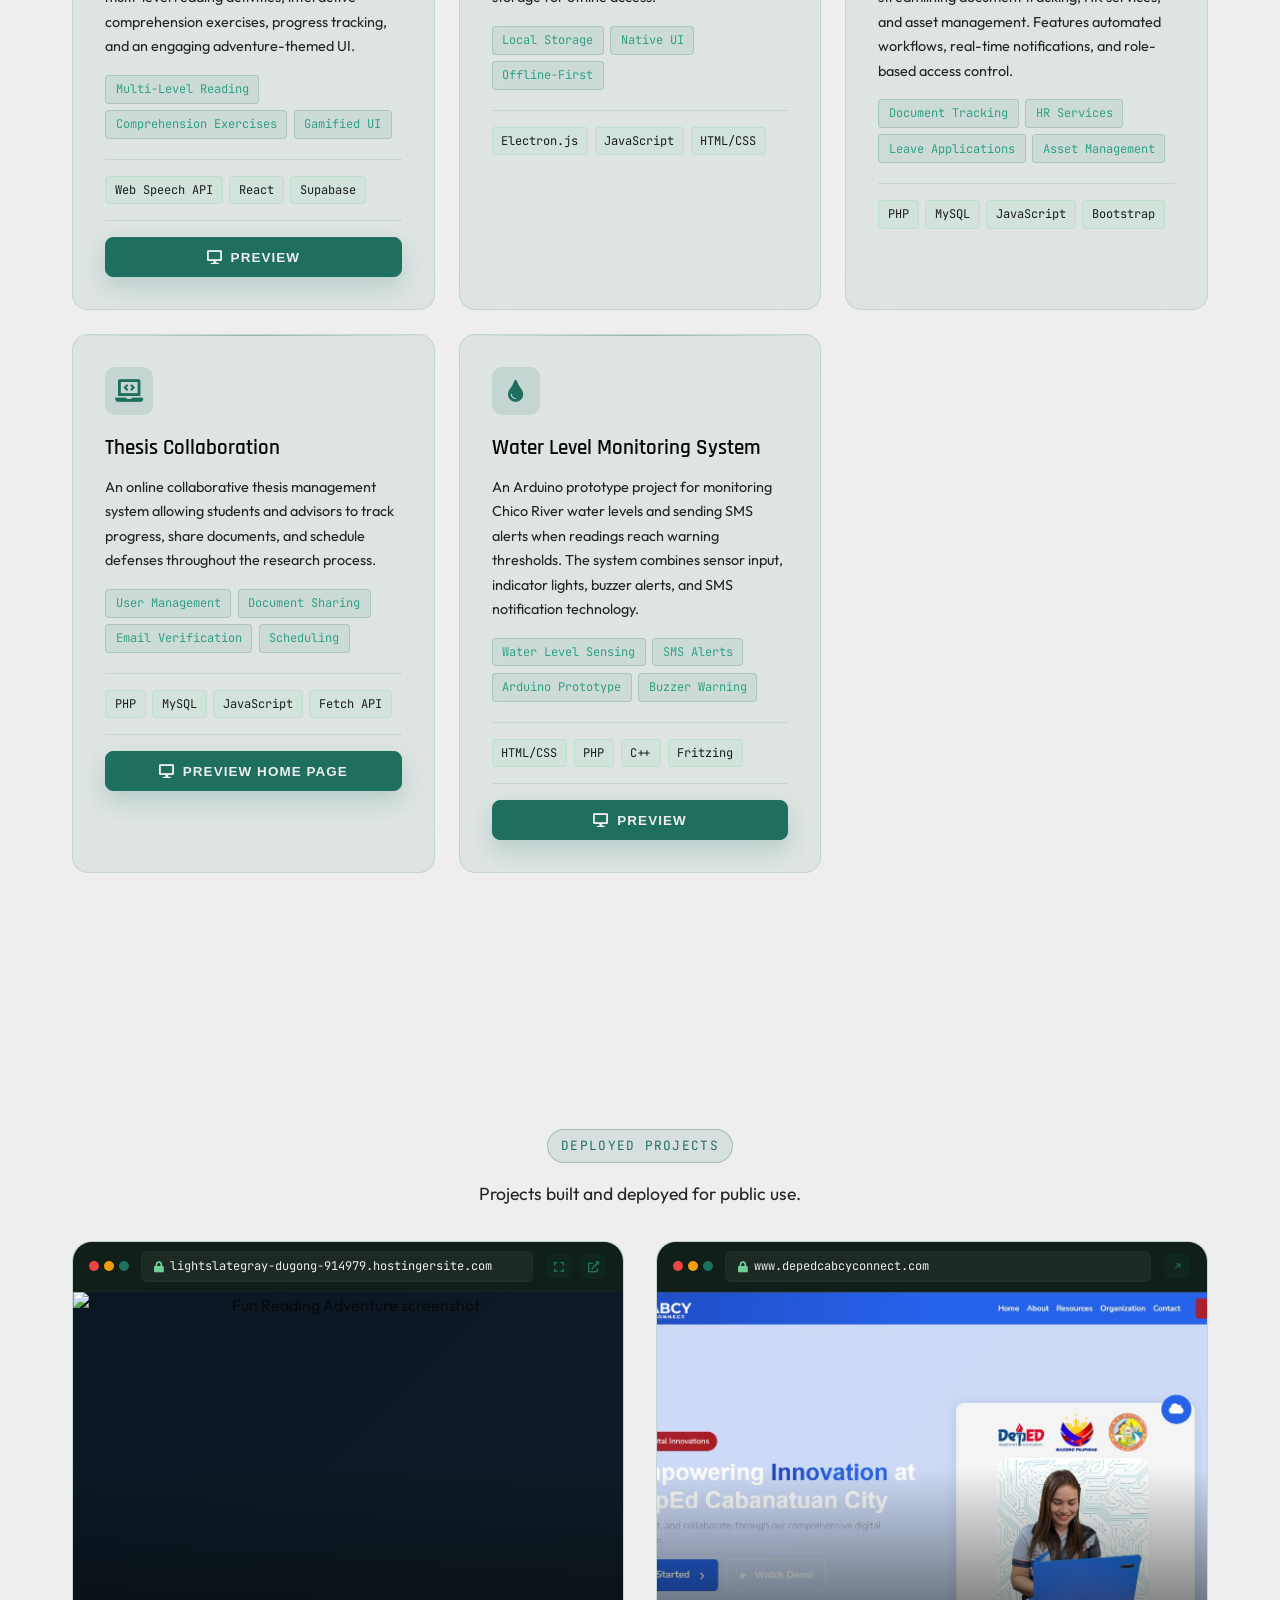
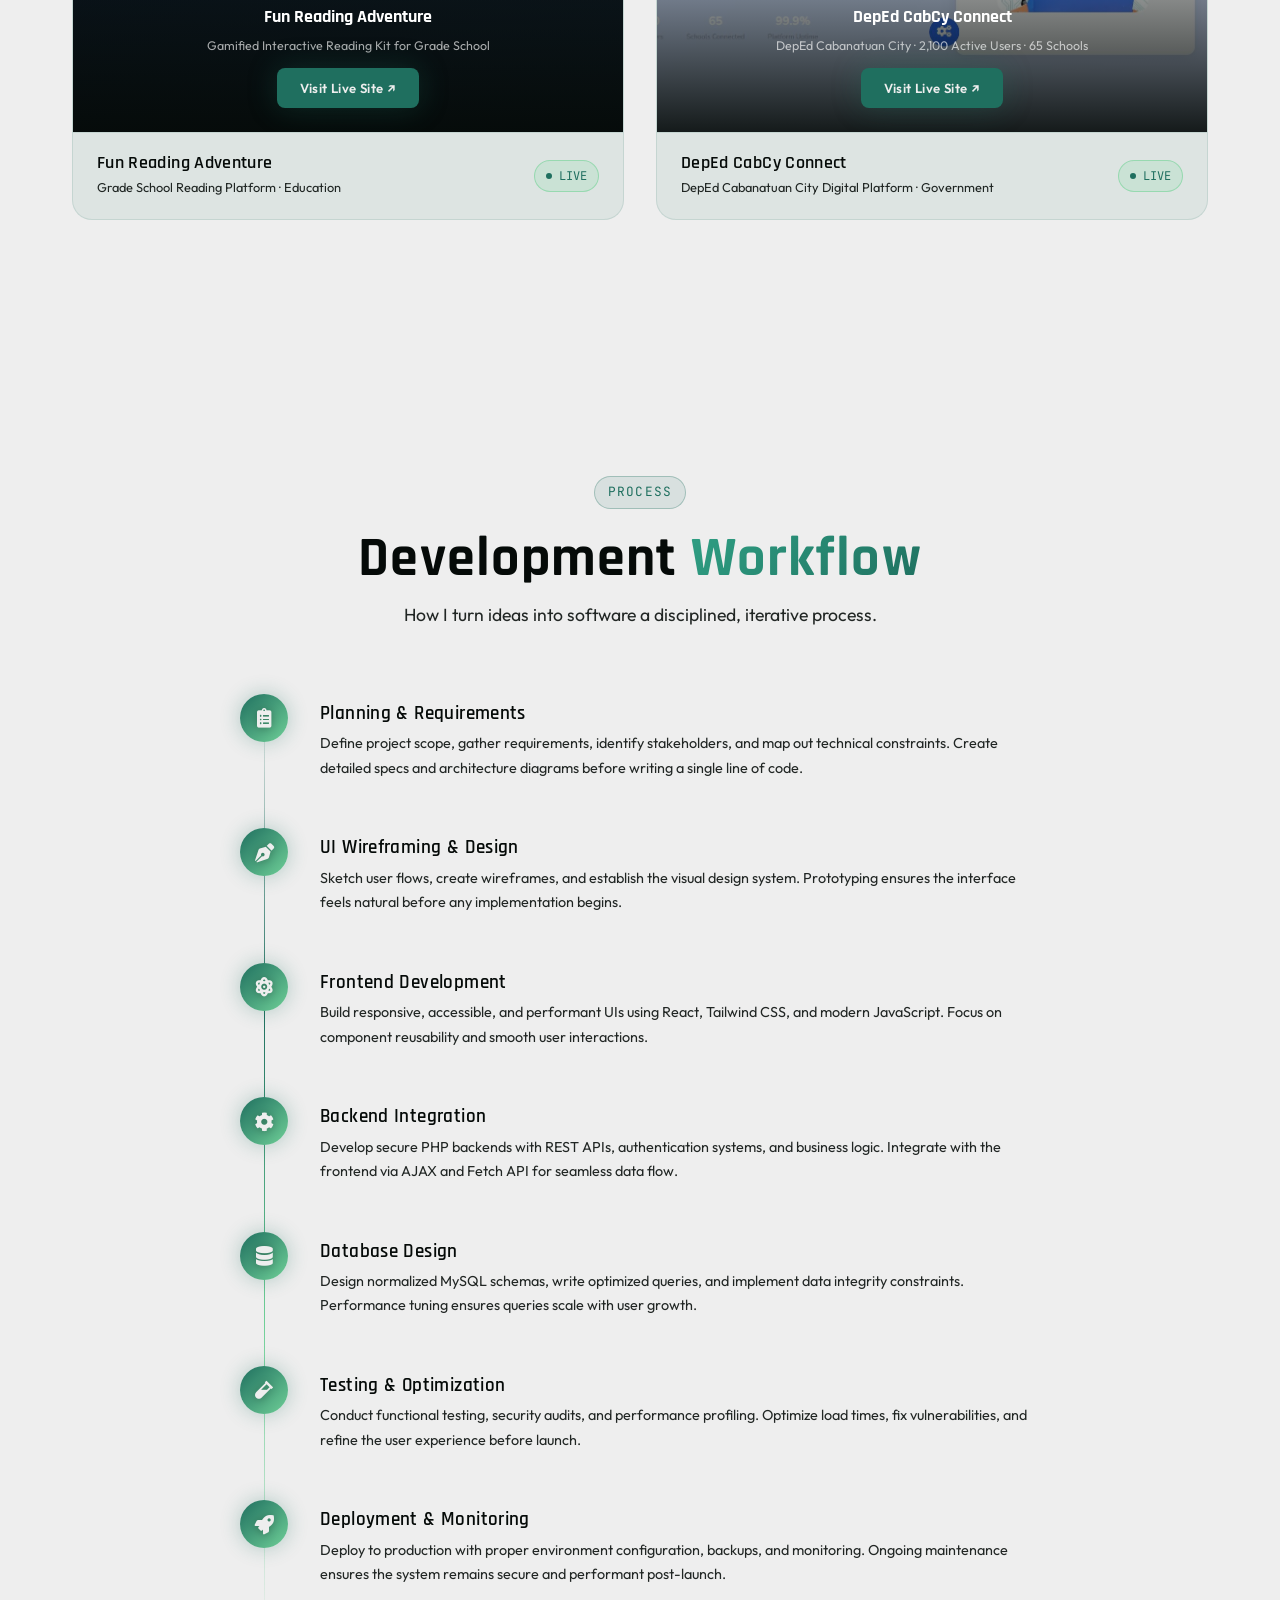
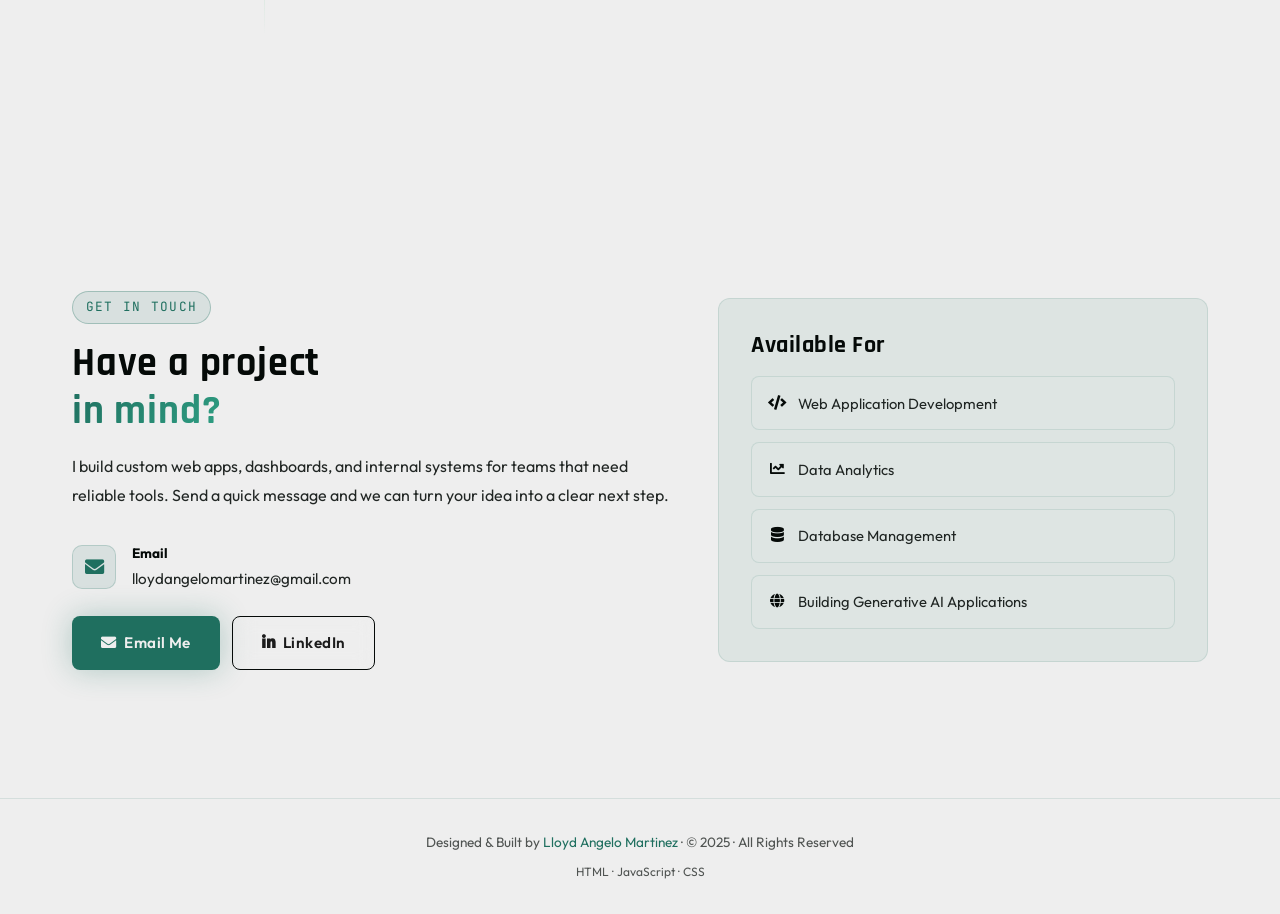
==== commit d6cb6d10: "Updated Syntax Name Logo" ====
--- a/index.html
+++ b/index.html
@@ -20,7 +20,7 @@
   <body>
     <!-- LOADER -->
     <div id="loader">
-      <div class="loader-logo">&lt;Lloyd /&gt;</div>
+      <div class="loader-logo">&lt; /Lloyd &gt;</div>
       <div class="loader-bar"><div class="loader-fill"></div></div>
       <div class="loader-text">Initializing portfolio...</div>
     </div>
@@ -33,7 +33,7 @@
 
     <!-- NAV -->
     <nav id="navbar">
-      <div class="nav-logo">&lt;Lloyd /&gt;</div>
+      <div class="nav-logo">&lt; /Lloyd &gt;</div>
       <ul class="nav-links" id="nav-links">
         <li><a href="#hero">Home</a></li>
         <li><a href="#about">About</a></li>
@@ -372,9 +372,9 @@
               <span class="feature-tag">Gamified UI</span>
             </div>
             <div class="project-stack">
-              <span class="stack-badge">Node.js</span>
-              <span class="stack-badge">Express.js</span>
-              <span class="stack-badge">JavaScript</span>
+              <span class="stack-badge">Web Speech API</span>
+              <span class="stack-badge">React</span>
+              <span class="stack-badge">Supabase</span>
             </div>
             <div
               style="
@@ -408,7 +408,7 @@
               </div>
               <div class="project-links">
                 
-                <a href="https://drive.google.com/file/d/1gohcW4E9BER2O5paLk5yosEmfOeIBDxr/view?usp=sharing" class="project-link" title="Download"
+                <a href="projects/To-Do App Setup 1.0.0.exe" class="project-link" title="Download"
                   ><i class="fas fa-download" aria-hidden="true"></i
                 ></a>
               </div>
@@ -621,7 +621,7 @@
               >
                 <div style="position: relative; width: 100%; height: 100%">
                   <img
-                    src="[data-uri]"
+                    src="assets/img/girk-app.png"
                     alt="Fun Reading Adventure screenshot"
                     style="
                       width: 100%;
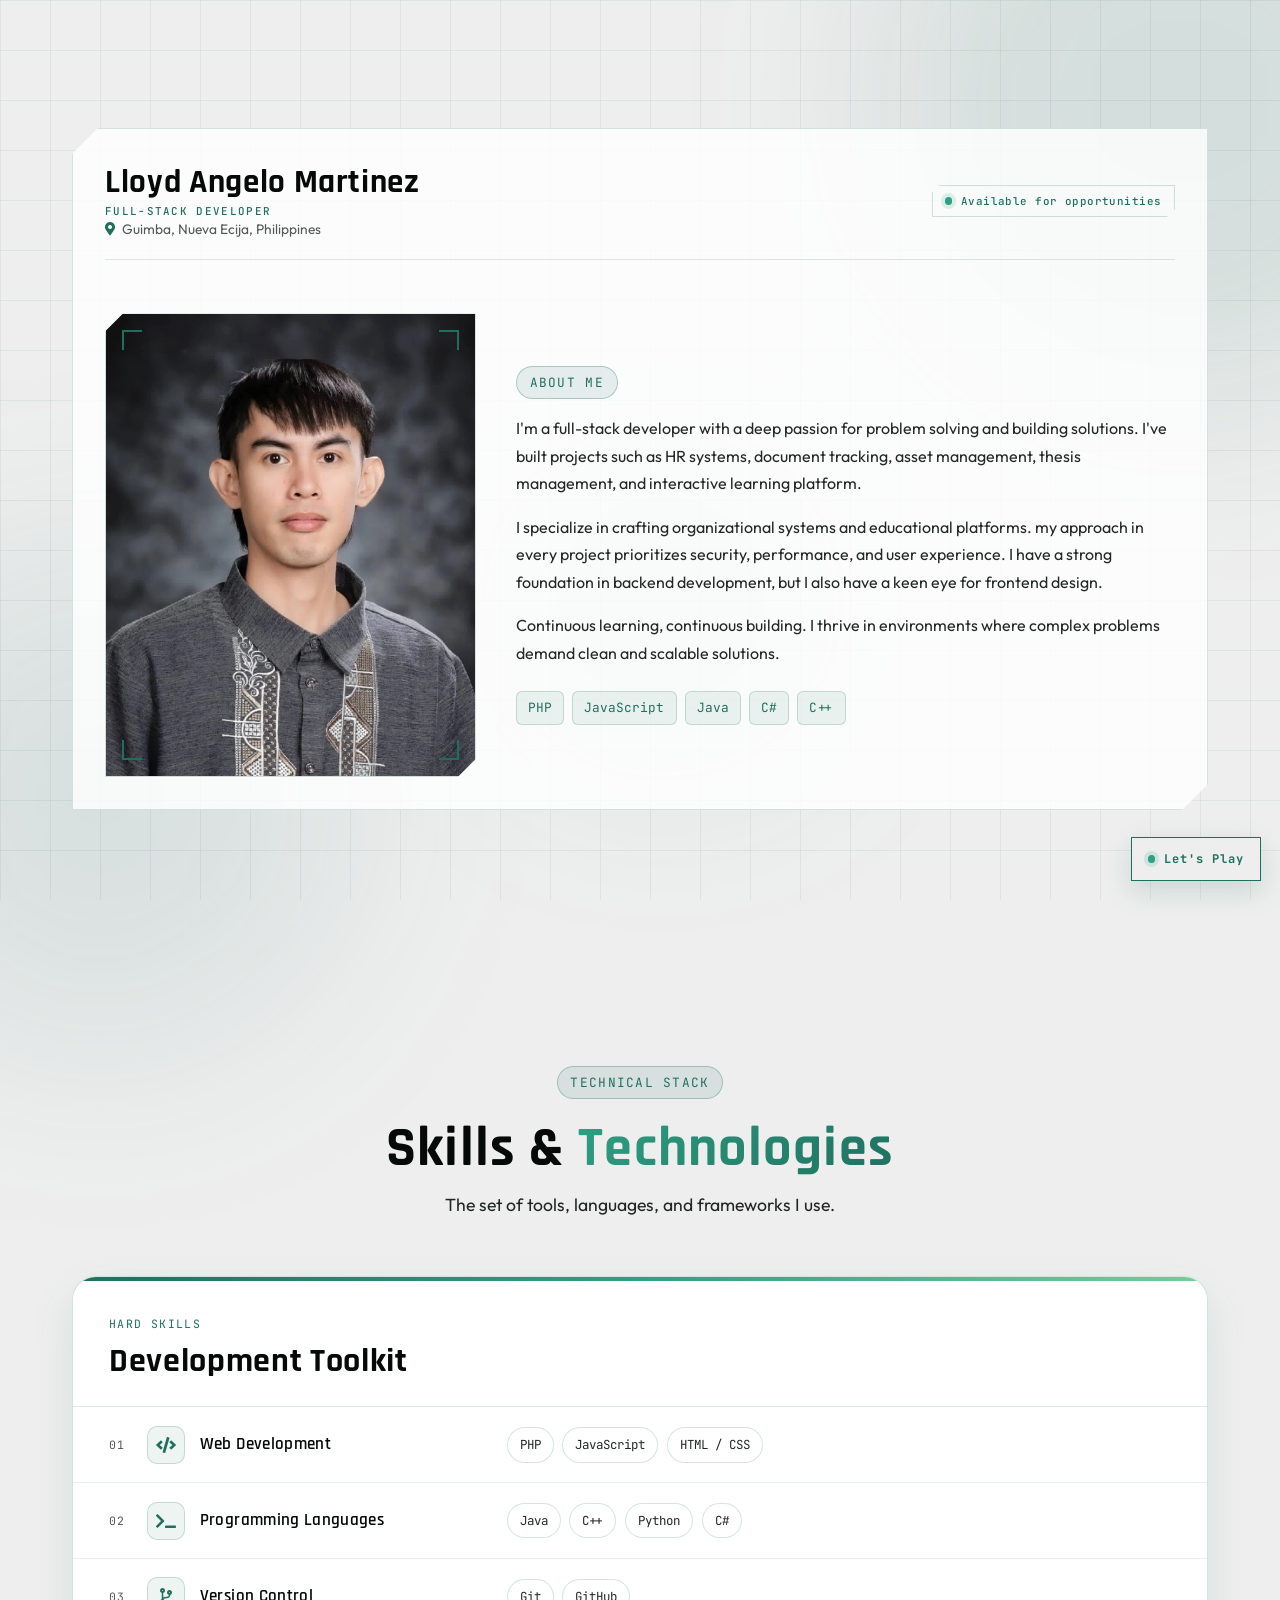
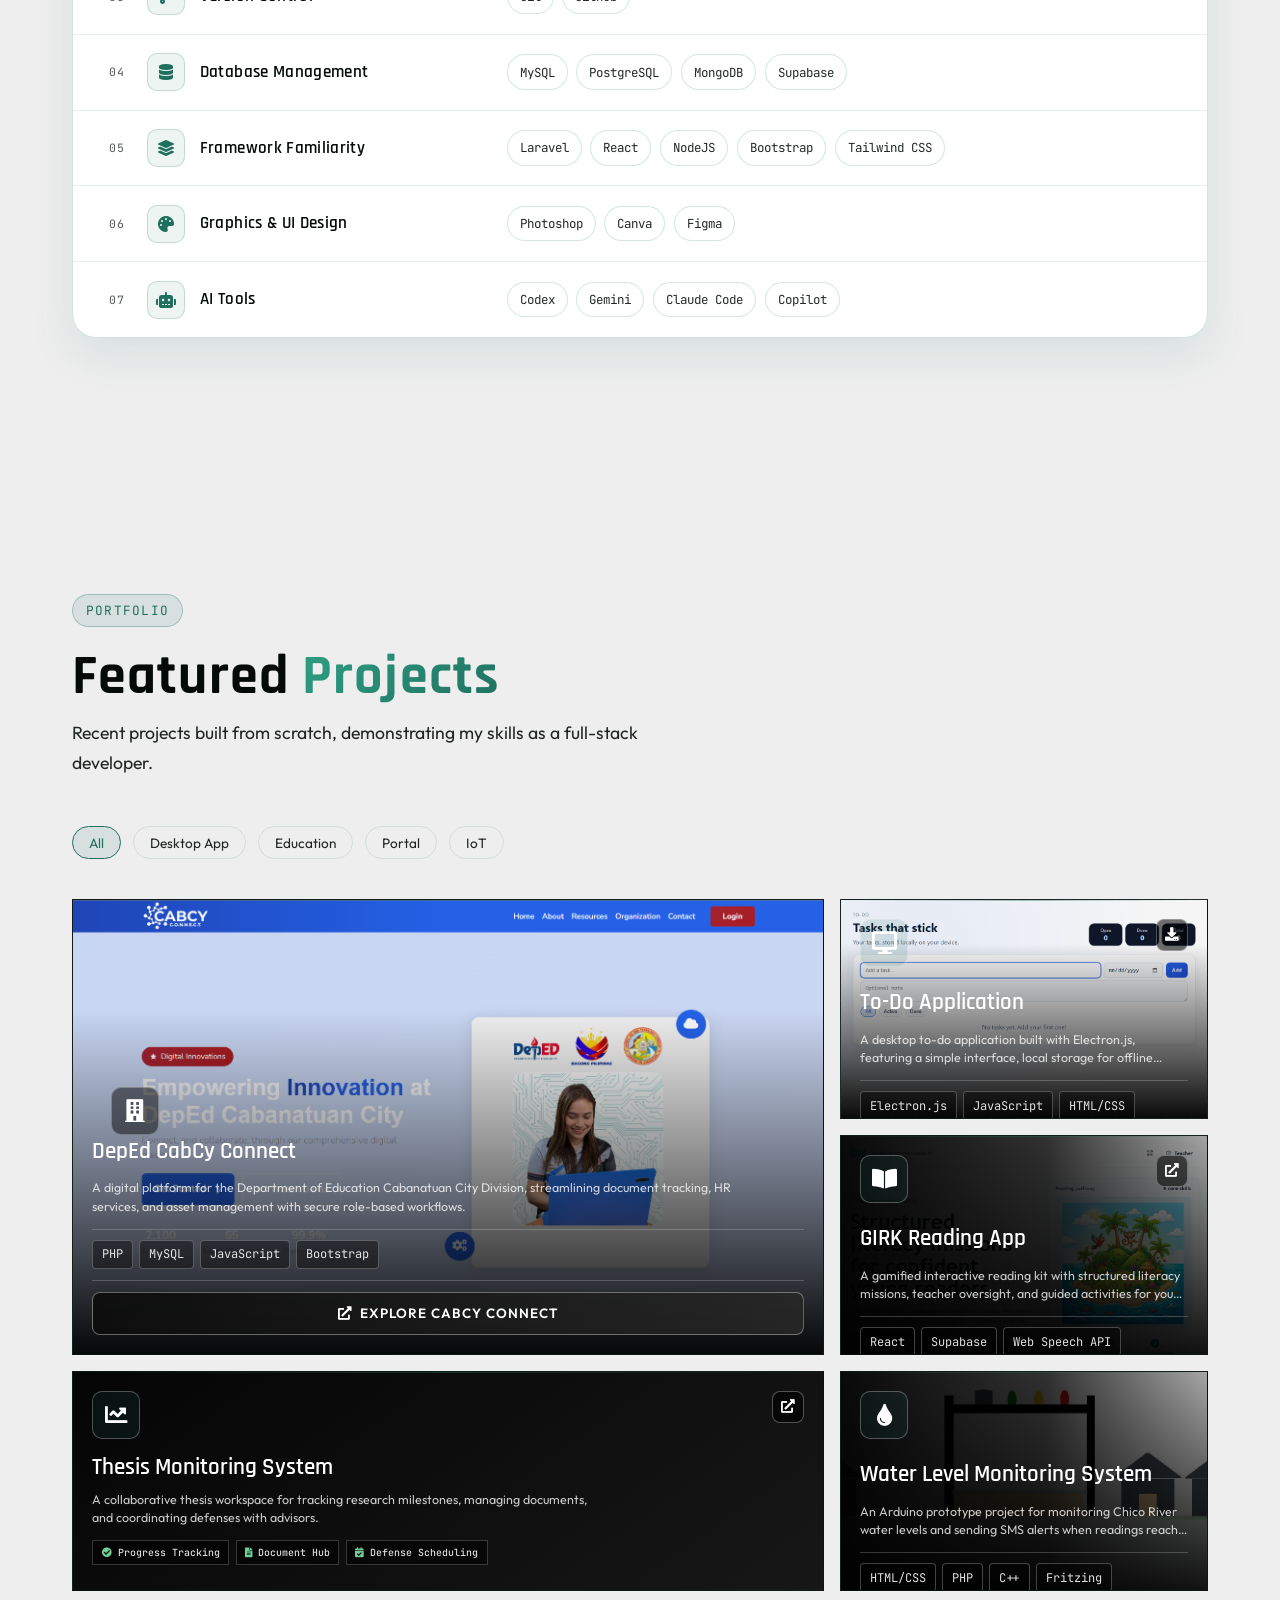
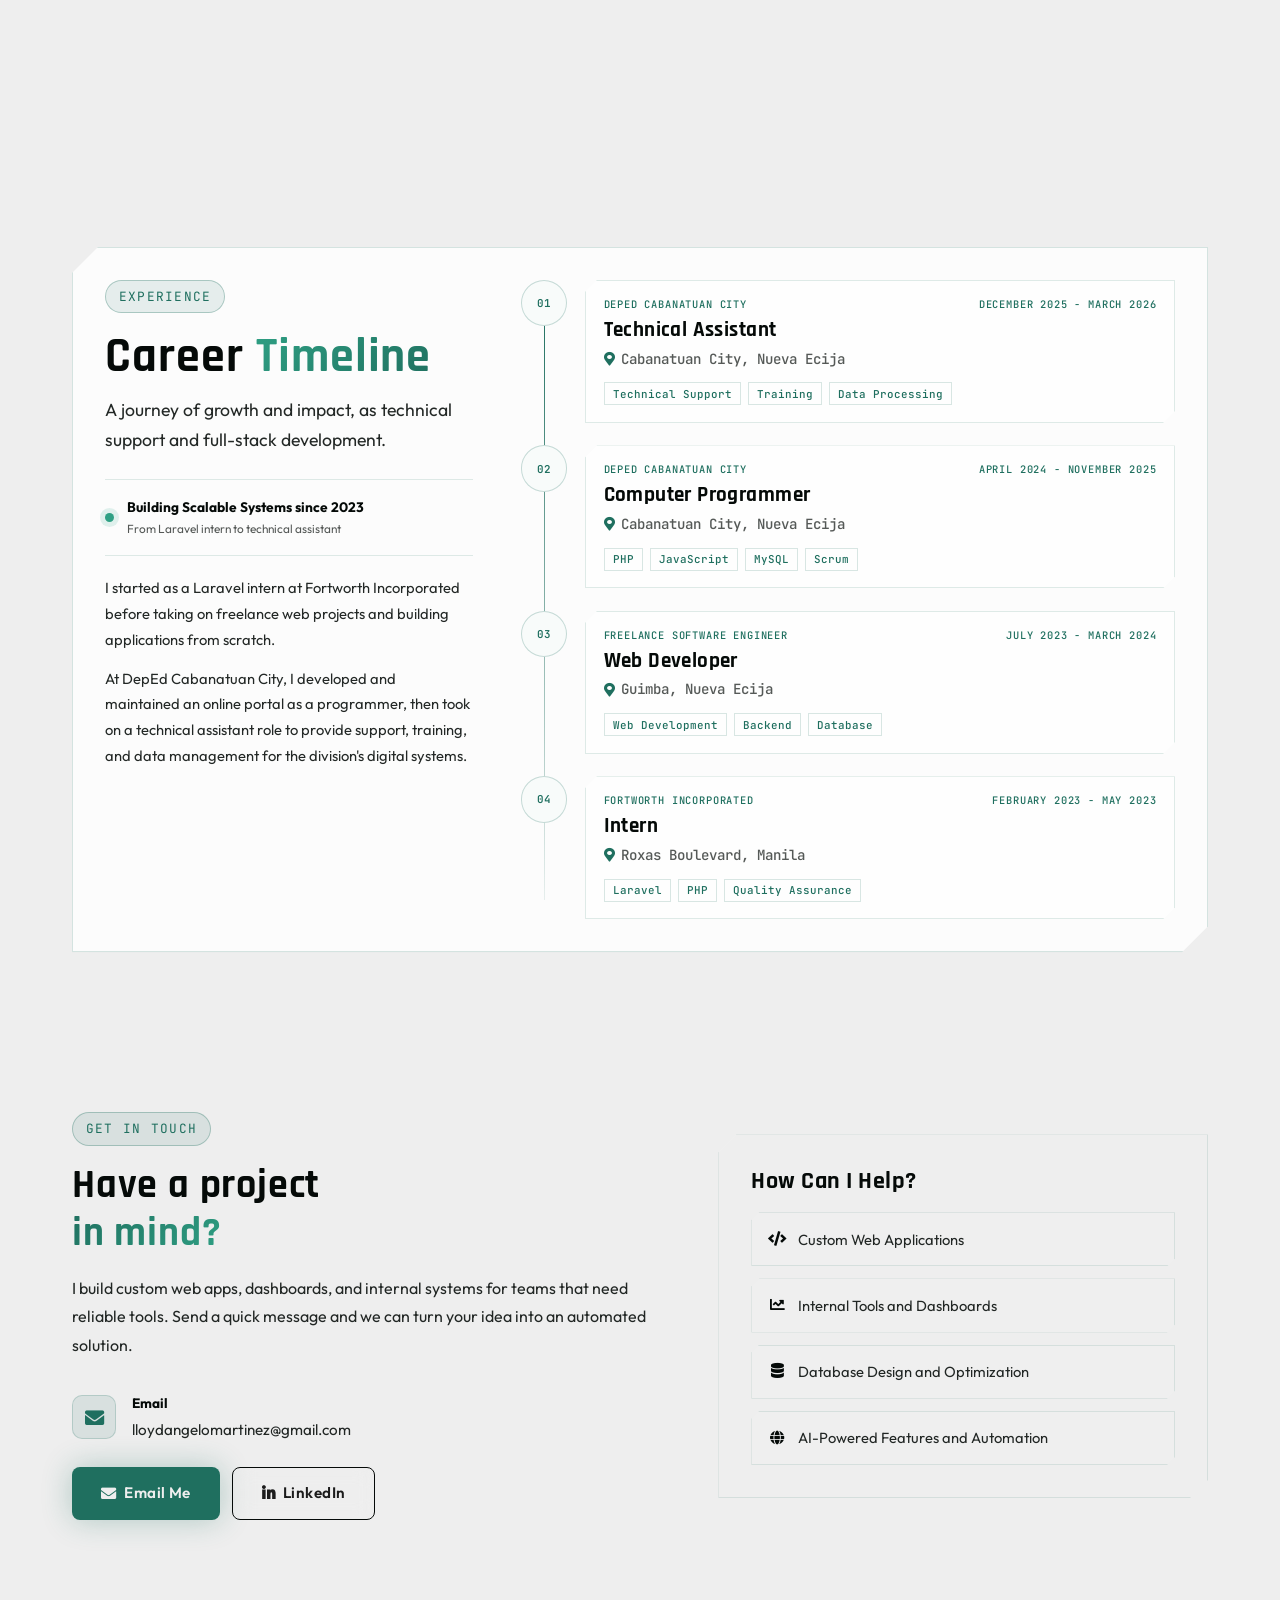
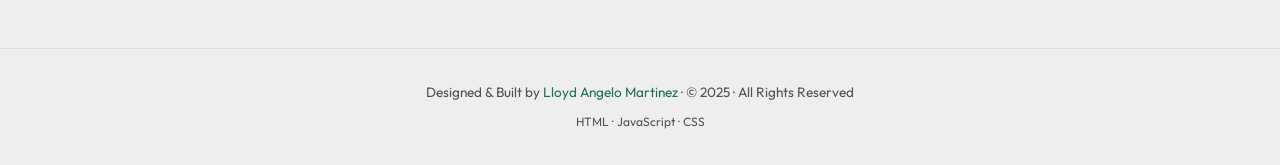
==== commit 3106e58a: "Improved user interface and game implemented" ====
--- a/index.html
+++ b/index.html
@@ -1,948 +1,544 @@
 <!doctype html>
 <html lang="en">
-  <head>
-    <meta charset="UTF-8" />
-    <meta name="viewport" content="width=device-width, initial-scale=1.0" />
-    <title>Lloyd Martinez - Web Developer</title>
-    <link rel="icon" type="image/x-icon" href="me.webp" />
-    <meta
-      name="description"
-      content="Full-stack web developer specializing in PHP, Python, React, JavaScript, MySQL & modern web technologies."
-    />
-    <link rel="preconnect" href="https://fonts.googleapis.com" />
-    <link
-      href="https://fonts.googleapis.com/css2?family=Rajdhani:wght@400;500;600;700&family=Outfit:wght@300;400;500;600&family=JetBrains+Mono:wght@400;500&display=swap"
-      rel="stylesheet"
-    />
-    <link rel="stylesheet" href="assets/fonts/fontawesome-all.min.css" />
-    <link rel="stylesheet" href="assets/styles.css" />
-  </head>
-  <body>
-    <!-- LOADER -->
-    <div id="loader">
-      <div class="loader-logo">&lt; /Lloyd &gt;</div>
-      <div class="loader-bar"><div class="loader-fill"></div></div>
-      <div class="loader-text">Initializing portfolio...</div>
+
+<head>
+  <meta charset="UTF-8" />
+  <meta name="viewport" content="width=device-width, initial-scale=1.0" />
+  <title>Lloyd Martinez - Full-stack Developer</title>
+  <link rel="icon" type="image/x-icon" href="me.webp" />
+  <meta name="description"
+    content="Full-stack web developer specializing in PHP, Python, React, JavaScript, MySQL & modern web technologies." />
+  <link rel="preconnect" href="https://fonts.googleapis.com" />
+  <link
+    href="https://fonts.googleapis.com/css2?family=Rajdhani:wght@400;500;600;700&family=Outfit:wght@300;400;500;600&family=JetBrains+Mono:wght@400;500&display=swap"
+    rel="stylesheet" />
+  <link rel="stylesheet" href="assets/fonts/fontawesome-all.min.css" />
+  <link rel="stylesheet" href="assets/styles.css" />
+</head>
+
+<body>
+  <!-- LOADER -->
+  <div id="loader">
+    <div class="loader-logo">&lt; /Lloyd &gt;</div>
+    <div class="loader-bar">
+      <div class="loader-fill"></div>
     </div>
-
-    <!-- BACKGROUND -->
-    <div class="bg-grid"></div>
-    <div class="orb orb1"></div>
-    <div class="orb orb2"></div>
-    <div class="orb orb3"></div>
-
-    <!-- NAV -->
-    <nav id="navbar">
-      <div class="nav-logo">&lt; /Lloyd &gt;</div>
-      <ul class="nav-links" id="nav-links">
-        <li><a href="#hero">Home</a></li>
-        <li><a href="#about">About</a></li>
-        <li><a href="#skills">Skills</a></li>
-        <li><a href="#projects">Projects</a></li>
-        <li><a href="#contact">Contact</a></li>
-      </ul>
-      <button
-        class="nav-toggle"
-        id="nav-toggle"
-        type="button"
-        aria-label="Toggle menu"
-        aria-controls="nav-links"
-        aria-expanded="false"
-      >
-        <span></span><span></span><span></span>
-      </button>
-    </nav>
-
-    <!-- HERO -->
-    <section id="hero">
-      <div class="container">
-        <div class="hero-content">
-          <div class="hero-badge reveal">
-            <i class="fas fa-circle" aria-hidden="true"></i>
-            Available for Freelance &amp; Full-Time
-          </div>
-          <h1 class="hero-headline reveal delay-1">
-            Building <span class="gradient-text">Scalable</span><br />
-            Web Applications
-          </h1>
-          <div class="typing-wrapper reveal delay-2">
-            <span class="typing-prefix">~/dev $</span>
-            <span id="typing-text"></span>
-            <span class="cursor"></span>
-          </div>
-          <p class="hero-desc reveal delay-3">
-            Full-stack web developer specializing in PHP, Python, JavaScript,
-            & modern web technologies.
-          </p>
-          <div class="hero-cta reveal delay-4">
-            <a href="#projects" class="btn btn-primary">Previous Projects</a>
-            <a href="#contact" class="btn btn-ghost"
-              ><i class="fas fa-envelope" aria-hidden="true"></i> Contact Me</a
-            >
-          </div>
-          <div class="hero-stats reveal delay-5">
-            <div class="stat-item">
-              <div class="stat-num" data-target="20">0</div>
-              <div class="stat-label">Projects Built</div>
-            </div>
-            <div class="stat-item">
-              <div class="stat-num" data-target="3">0</div>
-              <div class="stat-label">Years Experience</div>
-            </div>
-            <div class="stat-item">
-              <div class="stat-num" data-target="12">0</div>
-              <div class="stat-label">Technologies</div>
-            </div>
-            <div class="stat-item">
-              <div class="stat-num" data-target="100">0</div>
-              <div class="stat-label">% Committed</div>
-            </div>
-          </div>
-        </div>
-      </div>
-    </section>
-
-    <!-- ABOUT -->
-    <section id="about">
-      <div class="container">
-        <div class="about-grid">
-          <div class="about-img-wrap reveal-left">
-            <div class="about-frame">
-              <div class="about-ring ring1"></div>
-              <div class="about-ring ring2"></div>
-              <div class="about-ring ring3"></div>
-              <div class="about-avatar">
-                <img src="me.webp" alt="Lloyd Martinez" style="width: 450px" />
-              </div>
-              <div class="about-corner tl"></div>
-              <div class="about-corner tr"></div>
-              <div class="about-corner bl"></div>
-              <div class="about-corner br"></div>
-            </div>
-          </div>
-          <div class="about-text reveal-right">
-            <div class="section-tag">About Me</div>
-            <h2>
-              Full-Stack Dev &amp;<br /><span
-                style="
-                  background: linear-gradient(
-                    135deg,
-                    var(--primary),
-                    var(--secondary)
-                  );
-                  -webkit-background-clip: text;
-                  -webkit-text-fill-color: transparent;
-                "
-                >Problem Solver</span
-              >
-            </h2>
+    <div class="loader-text">Initializing portfolio...</div>
+  </div>
+
+  <!-- BACKGROUND -->
+  <div class="bg-grid"></div>
+  <div class="orb orb1"></div>
+  <div class="orb orb2"></div>
+  <div class="orb orb3"></div>
+  <a class="game-launch" href="game.html">
+    <span class="game-launch-dot"></span>
+    Let's Play
+  </a>
+  <!-- ABOUT -->
+  <section id="about">
+    <div class="container">
+      <div class="about-grid">
+        <!-- Just a row above the about me and image  -->
+        <div class="about-profile">
+          <div class="identity-copy">
+            <h1>Lloyd Angelo Martinez</h1>
+            <span class="identity-kicker">Full-stack Developer</span>
             <p>
-              I'm a full-stack web developer with a deep passion for problem
-              solving and building solutions. I've built projects that includes
-              HR systems, document tracking, asset management, thesis
-              management, and interactive learning platform.
+              <i class="fas fa-map-marker-alt" aria-hidden="true"></i> Guimba,
+              Nueva Ecija, Philippines
             </p>
-            <p>
-              I specialize in crafting organizational systems and educational
-              platforms. my approach in every project prioritizes security,
-              performance, and user experience. I have a strong foundation in
-              backend development, but I also have a keen eye for frontend
-              design and user interfaces.
-            </p>
-            <p>
-              Constantly learning, constantly building. I thrive in environments
-              where complex problems demand clean and scalable solutions.
-            </p>
-            <div class="about-tags">
-              <span class="tag">PHP</span>
-              <span class="tag">JavaScript</span>
-              <span class="tag">Java</span>
-              <span class="tag">Python</span>
-              <span class="tag">Visual Basic</span>
-              <span class="tag">C#</span>
-              <span class="tag">C++</span>
-            </div>
-          </div>
-        </div>
-      </div>
-    </section>
-
-    <!-- SKILLS -->
-    <section id="skills">
-      <div class="container">
-        <div class="reveal" style="text-align: center; margin-bottom: 3.5rem">
-          <div class="section-tag">Technical Stack</div>
-          <h2 class="section-title">Skills &amp; <span>Technologies</span></h2>
-          <p class="section-sub" style="margin: 0 auto">
-            The set of tools, languages, and frameworks I use.
-          </p>
-        </div>
-        <div class="skills-grid">
-          <!-- Frontend -->
-          <div class="glass-card skill-card reveal delay-1">
-            <div class="skill-cat">
-              <div class="skill-cat-icon icon-fe">
-                <i class="fas fa-paint-brush"></i>
-              </div>
-              <div class="skill-cat-name">Frontend</div>
-            </div>
-            <div class="skill-list">
-              <div class="skill-item">
-                <div class="skill-row">
-                  <span class="skill-name">HTML5 / CSS3</span>
-                </div>
-              </div>
-              <div class="skill-item">
-                <div class="skill-row">
-                  <span class="skill-name">JavaScript</span>
-                </div>
-              </div>
-              <div class="skill-item">
-                <div class="skill-row">
-                  <span class="skill-name">React</span>
-                </div>
-              </div>
-              <div class="skill-item">
-                <div class="skill-row">
-                  <span class="skill-name">Next.js</span>
-                </div>
-              </div>
-              <div class="skill-item">
-                <div class="skill-row">
-                  <span class="skill-name">Vue.js</span>
-                </div>
-              </div>
-              <div class="skill-item">
-                <div class="skill-row">
-                  <span class="skill-name">Tailwind CSS</span>
-                </div>
-              </div>
-            </div>
-          </div>
-          <!-- Backend -->
-          <div class="glass-card skill-card reveal delay-2">
-            <div class="skill-cat">
-              <div class="skill-cat-icon icon-be">
-                <i class="fas fa-code"></i>
-              </div>
-              <div class="skill-cat-name">Backend</div>
-            </div>
-            <div class="skill-list">
-              <div class="skill-item">
-                <div class="skill-row">
-                  <span class="skill-name">PHP</span>
-                </div>
-              </div>
-              <div class="skill-item">
-                <div class="skill-row">
-                  <span class="skill-name">Python</span>
-                </div>
-              </div>
-              <div class="skill-item">
-                <div class="skill-row">
-                  <span class="skill-name">JavaScript</span>
-                </div>
-              </div>
-              <div class="skill-item">
-                <div class="skill-row">
-                  <span class="skill-name">Java</span>
-                </div>
-              </div>
-              <div class="skill-item">
-                <div class="skill-row">
-                  <span class="skill-name">VB.Net</span>
-                </div>
-              </div>
-              <div class="skill-item">
-                <div class="skill-row">
-                  <span class="skill-name">C++</span>
-                </div>
-              </div>
-            </div>
-          </div>
-          <!-- Database & Tools -->
-          <div class="glass-card skill-card reveal delay-3">
-            <div class="skill-cat">
-              <div class="skill-cat-icon icon-db">
-                <i class="fas fa-database"></i>
-              </div>
-              <div class="skill-cat-name">Database</div>
-            </div>
-            <div class="skill-list">
-              <div class="skill-item">
-                <div class="skill-row">
-                  <span class="skill-name">MySQL</span>
-                </div>
-              </div>
-              <div class="skill-item">
-                <div class="skill-row">
-                  <span class="skill-name">PostgreSQL</span>
-                </div>
-              </div>
-              <div class="skill-item">
-                <div class="skill-row">
-                  <span class="skill-name">NoSQL</span>
-                </div>
-              </div>
-            </div>
-          </div>
-          <div class="glass-card skill-card reveal delay-3">
-            <div class="skill-cat">
-              <div class="skill-cat-icon icon-db">
-                <i class="fas fa-tools"></i>
-              </div>
-              <div class="skill-cat-name">Tools</div>
-            </div>
-            <div class="skill-list">
-              <div class="skill-item">
-                <div class="skill-row">
-                  <span class="skill-name">VS Code</span>
-                </div>
-              </div>
-              <div class="skill-item">
-                <div class="skill-row">
-                  <span class="skill-name">Pycharm</span>
-                </div>
-              </div>
-              <div class="skill-item">
-                <div class="skill-row">
-                  <span class="skill-name">PhpMyAdmin</span>
-                </div>
-              </div>
-              <div class="skill-item">
-                <div class="skill-row">
-                  <span class="skill-name">Hostinger</span>
-                </div>
-              </div>
-            </div>
-          </div>
-        </div>
-      </div>
-    </section>
-
-    <!-- PROJECTS -->
-    <section id="projects">
-      <div class="container">
-        <div class="reveal" style="margin-bottom: 2rem">
-          <div class="section-tag">Portfolio</div>
-          <h2 class="section-title">Featured <span>Projects</span></h2>
-          <p class="section-sub">
-            A selection of real-world applications built with attention to
-            security, performance, and user experience.
-          </p>
-        </div>
-        <div class="filter-bar reveal">
-          <button class="filter-btn active" data-filter="all">All</button>
-          <button class="filter-btn" data-filter="desktop">Desktop</button>
-          <button class="filter-btn" data-filter="edu">Education</button>
-          <button class="filter-btn" data-filter="cms">CMS / Admin</button>
-          <button class="filter-btn" data-filter="web">Web Apps</button>
-          <button class="filter-btn" data-filter="iot">IoT</button>
-        </div>
-        <div class="projects-grid" id="projects-grid">
-          <div class="glass-card project-card reveal delay-2" data-cat="edu">
-            <div class="project-header">
-              <div class="project-icon">
-                <i class="fas fa-book-open" aria-hidden="true"></i>
-              </div>
-              <div class="project-links">
-                <a
-                  href="https://lightslategray-dugong-914979.hostingersite.com/"
-                  target="_blank"
-                  class="project-link"
-                  title="Live Site"
-                  style="
-                    color: var(--secondary);
-                    border-color: rgba(31, 111, 95, 0.3);
-                  "
-                  ><i class="fas fa-external-link-alt" aria-hidden="true"></i
-                ></a>
-              </div>
-            </div>
-            <div class="project-name">Fun Reading Adventure</div>
-            <p class="project-desc">
-              An innovative reading platform designed for grade school students,
-              featuring adaptive multi-level reading activities, interactive
-              comprehension exercises, progress tracking, and an engaging
-              adventure-themed UI.
-            </p>
-            <div class="project-features">
-              <span class="feature-tag">Multi-Level Reading</span>
-              <span class="feature-tag">Comprehension Exercises</span>
-              <span class="feature-tag">Gamified UI</span>
-            </div>
-            <div class="project-stack">
-              <span class="stack-badge">Web Speech API</span>
-              <span class="stack-badge">React</span>
-              <span class="stack-badge">Supabase</span>
-            </div>
-            <div
-              style="
+          </div>
+          <div class="identity-status">
+            <span></span>Available for opportunities
+          </div>
+        </div>
+
+        <div class="about-img-wrap reveal-left">
+          <div class="about-frame">
+            <div class="about-avatar">
+              <img src="me.webp" alt="Lloyd Angelo Martinez" />
+            </div>
+            <div class="about-corner tl"></div>
+            <div class="about-corner tr"></div>
+            <div class="about-corner bl"></div>
+            <div class="about-corner br"></div>
+          </div>
+        </div>
+        <div class="about-text reveal-right">
+          <div class="section-tag">About Me</div>
+          <p>
+            I'm a full-stack developer with a deep passion for problem
+            solving and building solutions. I've built projects such as
+            HR systems, document tracking, asset management, thesis
+            management, and interactive learning platform.
+          </p>
+          <p>
+            I specialize in crafting organizational systems and educational
+            platforms. my approach in every project prioritizes security,
+            performance, and user experience. I have a strong foundation in
+            backend development, but I also have a keen eye for frontend
+            design.
+          </p>
+          <p>
+            Continuous learning, continuous building. I thrive in environments
+            where complex problems demand clean and scalable solutions.
+          </p>
+          <div class="about-tags">
+            <span class="tag">PHP</span>
+            <span class="tag">JavaScript</span>
+            <span class="tag">Java</span>
+            <span class="tag">C#</span>
+            <span class="tag">C++</span>
+          </div>
+        </div>
+      </div>
+    </div>
+  </section>
+
+  <!-- SKILLS -->
+  <section id="skills">
+    <div class="container">
+      <div class="reveal" style="text-align: center; margin-bottom: 3.5rem">
+        <div class="section-tag">Technical Stack</div>
+        <h2 class="section-title">Skills &amp; <span>Technologies</span></h2>
+        <p class="section-sub" style="margin: 0 auto">
+          The set of tools, languages, and frameworks I use.
+        </p>
+      </div>
+      <div class="stack-board reveal">
+        <div class="stack-board-header">
+          <div>
+            <span class="stack-board-kicker">Hard Skills</span>
+            <h3>Development Toolkit</h3>
+          </div>
+        </div>
+        <div class="stack-board-list">
+          <article class="stack-row">
+            <div class="stack-row-heading">
+              <span class="stack-row-number">01</span>
+              <div class="stack-row-icon">
+                <i class="fas fa-code" aria-hidden="true"></i>
+              </div>
+              <h4>Web Development</h4>
+            </div>
+            <div class="stack-tags">
+              <span>PHP</span>
+              <span>JavaScript</span>
+              <span>HTML / CSS</span>
+            </div>
+          </article>
+          <article class="stack-row">
+            <div class="stack-row-heading">
+              <span class="stack-row-number">02</span>
+              <div class="stack-row-icon">
+                <i class="fas fa-terminal" aria-hidden="true"></i>
+              </div>
+              <h4>Programming Languages</h4>
+            </div>
+            <div class="stack-tags">
+              <span>Java</span>
+              <span>C++</span>
+              <span>Python</span>
+              <span>C#</span>
+            </div>
+          </article>
+          <article class="stack-row">
+            <div class="stack-row-heading">
+              <span class="stack-row-number">03</span>
+              <div class="stack-row-icon">
+                <i class="fas fa-code-branch" aria-hidden="true"></i>
+              </div>
+              <h4>Version Control</h4>
+            </div>
+            <div class="stack-tags">
+              <span>Git</span>
+              <span>GitHub</span>
+            </div>
+          </article>
+          <article class="stack-row">
+            <div class="stack-row-heading">
+              <span class="stack-row-number">04</span>
+              <div class="stack-row-icon">
+                <i class="fas fa-database" aria-hidden="true"></i>
+              </div>
+              <h4>Database Management</h4>
+            </div>
+            <div class="stack-tags">
+              <span>MySQL</span>
+              <span>PostgreSQL</span>
+              <span>MongoDB</span>
+              <span>Supabase</span>
+            </div>
+          </article>
+          <article class="stack-row">
+            <div class="stack-row-heading">
+              <span class="stack-row-number">05</span>
+              <div class="stack-row-icon">
+                <i class="fas fa-layer-group" aria-hidden="true"></i>
+              </div>
+              <h4>Framework Familiarity</h4>
+            </div>
+            <div class="stack-tags">
+              <span>Laravel</span>
+              <span>React</span>
+              <span>NodeJS</span>
+              <span>Bootstrap</span>
+              <span>Tailwind CSS</span>
+            </div>
+          </article>
+          <article class="stack-row">
+            <div class="stack-row-heading">
+              <span class="stack-row-number">06</span>
+              <div class="stack-row-icon">
+                <i class="fas fa-palette" aria-hidden="true"></i>
+              </div>
+              <h4>Graphics &amp; UI Design</h4>
+            </div>
+            <div class="stack-tags">
+              <span>Photoshop</span>
+              <span>Canva</span>
+              <span>Figma</span>
+            </div>
+          </article>
+          <article class="stack-row">
+            <div class="stack-row-heading">
+              <span class="stack-row-number">07</span>
+              <div class="stack-row-icon">
+                <i class="fas fa-robot" aria-hidden="true"></i>
+              </div>
+              <h4>AI Tools</h4>
+            </div>
+            <div class="stack-tags">
+              <span>Codex</span>
+              <span>Gemini</span>
+              <span>Claude Code</span>
+              <span>Copilot</span>
+            </div>
+          </article>
+        </div>
+      </div>
+    </div>
+  </section>
+
+  <!-- PROJECTS -->
+  <section id="projects">
+    <div class="container">
+      <div class="reveal" style="margin-bottom: 2rem">
+        <div class="section-tag">Portfolio</div>
+        <h2 class="section-title">Featured <span>Projects</span></h2>
+        <p class="section-sub">
+          Recent projects built from scratch, demonstrating my skills as a full-stack developer.
+        </p>
+      </div>
+      <div class="filter-bar reveal">
+        <button class="filter-btn active" data-filter="all">All</button>
+        <button class="filter-btn" data-filter="desktop">Desktop App</button>
+        <button class="filter-btn" data-filter="edu">Education</button>
+        <button class="filter-btn" data-filter="portal">Portal</button>
+        <button class="filter-btn" data-filter="iot">IoT</button>
+      </div>
+      <div class="projects-grid" id="projects-grid">
+        <div class="glass-card project-card project-card-lead project-card-cabcy reveal delay-2" data-cat="portal">
+          <img class="project-gallery-media" src="assets/img/deped-cabcy-connect.png"
+            alt="DepEd CabCy Connect landing page interface" />
+          <div class="project-header">
+            <div class="project-icon">
+              <i class="fas fa-building" aria-hidden="true"></i>
+            </div>
+          </div>
+          <div class="project-name">DepEd CabCy Connect</div>
+          <p class="project-desc">
+            A digital platform for the Department of Education Cabanatuan City
+            Division, streamlining document tracking, HR services, and asset
+            management with secure role-based workflows.
+          </p>
+          <div class="project-features">
+            <span class="feature-tag">Document Tracking</span>
+            <span class="feature-tag">HR Services</span>
+            <span class="feature-tag">Asset Management</span>
+          </div>
+          <div class="project-stack">
+            <span class="stack-badge">PHP</span>
+            <span class="stack-badge">MySQL</span>
+            <span class="stack-badge">JavaScript</span>
+            <span class="stack-badge">Bootstrap</span>
+          </div>
+          <div style="
                 margin-top: 1rem;
                 padding-top: 1rem;
                 border-top: 1px solid var(--glass-border);
-              "
-            >
-              <button
-                onclick="
-                  openPreview(
-                    'https://lightslategray-dugong-914979.hostingersite.com/',
-                    'Fun Reading Adventure',
-                  )
-                "
-                class="btn project-preview-btn"
-              >
-                <i class="fas fa-desktop" aria-hidden="true"></i>
-                <span>Preview</span>
-              </button>
-            </div>
-          </div>
-
-          <div
-            class="glass-card project-card reveal delay-1"
-            data-cat="desktop"
-          >
-            <div class="project-header">
-              <div class="project-icon">
-                <i class="fas fa-desktop" aria-hidden="true"></i>
-              </div>
-              <div class="project-links">
-                
-                <a href="projects/To-Do App Setup 1.0.0.exe" class="project-link" title="Download"
-                  ><i class="fas fa-download" aria-hidden="true"></i
-                ></a>
-              </div>
-            </div>
-            <div class="project-name">To-Do Application</div>
-            <p class="project-desc">
-              A desktop to-do application built with Electron.js, featuring a
-              simple interface, local storage for offline access.
-            </p>
-            <div class="project-features">
-              <span class="feature-tag">Local Storage</span>
-              <span class="feature-tag">Native UI</span>
-              <span class="feature-tag">Offline-First</span>
-            </div>
-            <div class="project-stack">
-              <span class="stack-badge">Electron.js</span>
-              <span class="stack-badge">JavaScript</span>
-              <span class="stack-badge">HTML/CSS</span>
-            </div>
-          </div>
-          <div class="glass-card project-card reveal delay-3" data-cat="cms">
-            <div class="project-header">
-              <div class="project-icon">
-                <i class="fas fa-school" aria-hidden="true"></i>
-              </div>
-              <div class="project-links">
-                <a
-                  href="https://www.depedcabcyconnect.com/"
-                  target="_blank"
-                  class="project-link"
-                  title="Live Site"
-                  style="
-                    color: var(--secondary);
-                    border-color: rgba(31, 111, 95, 0.3);
-                  "
-                  ><i class="fas fa-external-link-alt" aria-hidden="true"></i
-                ></a>
-              </div>
-            </div>
-            <div class="project-name">DepEd CabCy Connect</div>
-            <p class="project-desc">
-              A digital platform for the Department of Education Cabanatuan City
-              Division, streamlining document tracking, HR services, and asset
-              management. Features automated workflows, real-time notifications,
-              and role-based access control.
-            </p>
-            <div class="project-features">
-              <span class="feature-tag">Document Tracking</span>
-              <span class="feature-tag">HR Services</span>
-              <span class="feature-tag">Leave Applications</span>
-              <span class="feature-tag">Asset Management</span>
-            </div>
-            <div class="project-stack">
-              <span class="stack-badge">PHP</span>
-              <span class="stack-badge">MySQL</span>
-              <span class="stack-badge">JavaScript</span>
-              <span class="stack-badge">Bootstrap</span>
-            </div>
-          </div>
-
-          <div class="glass-card project-card reveal delay-3" data-cat="web">
-            <div class="project-header">
-              <div class="project-icon">
-                <i class="fas fa-laptop-code" aria-hidden="true"></i>
-              </div>
-            </div>
-            <div class="project-name">Thesis Collaboration</div>
-            <p class="project-desc">
-              An online collaborative thesis management system allowing students
-              and advisors to track progress, share documents, and schedule
-              defenses throughout the research process.
-            </p>
-            <div class="project-features">
-              <span class="feature-tag">User Management</span>
-              <span class="feature-tag">Document Sharing</span>
-              <span class="feature-tag">Email Verification</span>
-              <span class="feature-tag">Scheduling</span>
-            </div>
-            <div class="project-stack">
-              <span class="stack-badge">PHP</span>
-              <span class="stack-badge">MySQL</span>
-              <span class="stack-badge">JavaScript</span>
-              <span class="stack-badge">Fetch API</span>
-            </div>
-            <div
-              style="
+              ">
+            <a href="https://www.depedcabcyconnect.com/" target="_blank" rel="noopener noreferrer"
+              class="btn project-preview-btn project-cabcy-btn">
+              <i class="fas fa-external-link-alt" aria-hidden="true"></i>
+              <span>Explore CabCy Connect</span>
+            </a>
+          </div>
+        </div>
+
+        <div class="glass-card project-card project-card-graphic project-card-todo reveal delay-1" data-cat="desktop">
+          <img class="project-gallery-media" src="assets/img/todo-app.png"
+            alt="To-Do desktop application task dashboard" />
+          <div class="project-header">
+            <div class="project-icon">
+              <i class="fas fa-desktop" aria-hidden="true"></i>
+            </div>
+            <div class="project-links">
+              <a href="projects/To-Do App Setup 1.0.0.exe" class="project-link" title="Download"><i
+                  class="fas fa-download" aria-hidden="true"></i></a>
+            </div>
+          </div>
+          <div class="project-name">To-Do Application</div>
+          <p class="project-desc">
+            A desktop to-do application built with Electron.js, featuring a
+            simple interface, local storage for offline access.
+          </p>
+          <div class="project-features">
+            <span class="feature-tag">Local Storage</span>
+            <span class="feature-tag">Native UI</span>
+            <span class="feature-tag">Offline-First</span>
+          </div>
+          <div class="project-stack">
+            <span class="stack-badge">Electron.js</span>
+            <span class="stack-badge">JavaScript</span>
+            <span class="stack-badge">HTML/CSS</span>
+          </div>
+        </div>
+        <div class="glass-card project-card project-card-girk reveal delay-2" data-cat="edu">
+          <img class="project-gallery-media" src="assets/img/girk-app.png"
+            alt="GIRK gamified interactive reading kit landing page interface" />
+          <div class="project-header">
+            <div class="project-icon">
+              <i class="fas fa-book-open" aria-hidden="true"></i>
+            </div>
+            <div class="project-links">
+              <a href="https://lightslategray-dugong-914979.hostingersite.com/" target="_blank"
+                rel="noopener noreferrer" class="project-link" title="Open GIRK App"
+                aria-label="Open GIRK App live site"><i class="fas fa-external-link-alt" aria-hidden="true"></i></a>
+            </div>
+          </div>
+          <div class="project-name">GIRK Reading App</div>
+          <p class="project-desc">
+            A gamified interactive reading kit with structured literacy
+            missions, teacher oversight, and guided activities for young
+            readers.
+          </p>
+          <div class="project-features">
+            <span class="feature-tag">Reading Missions</span>
+            <span class="feature-tag">Teacher Tools</span>
+            <span class="feature-tag">Progress Tracking</span>
+          </div>
+          <div class="project-stack">
+            <span class="stack-badge">React</span>
+            <span class="stack-badge">Supabase</span>
+            <span class="stack-badge">Web Speech API</span>
+          </div>
+        </div>
+        <div class="glass-card project-card project-card-wide project-card-thesis reveal delay-3" data-cat="edu">
+          <iframe class="project-gallery-media project-gallery-iframe"
+            src="https://lloydangelomartinez.github.io/thesis-monitoring-system/"
+            title="Thesis Monitoring System live preview" loading="lazy" tabindex="-1" aria-hidden="true"></iframe>
+          <div class="project-header">
+            <div class="project-icon">
+              <i class="fas fa-chart-line" aria-hidden="true"></i>
+            </div>
+            <div class="project-links">
+              <a href="https://lloydangelomartinez.github.io/thesis-monitoring-system/" target="_blank"
+                rel="noopener noreferrer" class="project-link" title="Open Thesis Monitoring System"
+                aria-label="Open Thesis Monitoring System live demo"><i class="fas fa-external-link-alt"
+                  aria-hidden="true"></i></a>
+            </div>
+          </div>
+          <div class="project-name">Thesis Monitoring System</div>
+          <p class="project-desc">
+            A collaborative thesis workspace for tracking research milestones,
+            managing documents, and coordinating defenses with advisors.
+          </p>
+          <div class="thesis-status" aria-label="System features">
+            <span><i class="fas fa-check-circle" aria-hidden="true"></i> Progress
+              Tracking</span>
+            <span><i class="fas fa-file-alt" aria-hidden="true"></i> Document
+              Hub</span>
+            <span><i class="fas fa-calendar-check" aria-hidden="true"></i>
+              Defense Scheduling</span>
+          </div>
+          <div class="project-features">
+            <span class="feature-tag">User Management</span>
+            <span class="feature-tag">Document Sharing</span>
+            <span class="feature-tag">Email Verification</span>
+            <span class="feature-tag">Scheduling</span>
+          </div>
+          <div class="project-stack">
+            <span class="stack-badge">PHP</span>
+            <span class="stack-badge">MySQL</span>
+            <span class="stack-badge">JavaScript</span>
+            <span class="stack-badge">Fetch API</span>
+          </div>
+          <div style="
                 margin-top: 1rem;
                 padding-top: 1rem;
                 border-top: 1px solid var(--glass-border);
-              "
-            >
-              <button
-                onclick="
-                  openPreview(
-                    'projects/collaborate.html',
-                    'Thesis Collaboration',
-                  )
-                "
-                class="btn project-preview-btn"
-              >
-                <i class="fas fa-desktop" aria-hidden="true"></i>
-                <span>Preview Home Page</span>
-              </button>
-            </div>
-          </div>
-
-          <div class="glass-card project-card delay-2" data-cat="iot">
-            <div class="project-header">
-              <div class="project-icon">
-                <i class="fas fa-tint" aria-hidden="true"></i>
-              </div>
-              <div class="project-links"></div>
-            </div>
-            <div class="project-name">Water Level Monitoring System</div>
-            <p class="project-desc">
-              An Arduino prototype project for monitoring Chico River water
-              levels and sending SMS alerts when readings reach warning
-              thresholds. The system combines sensor input, indicator lights,
-              buzzer alerts, and SMS notification technology.
-            </p>
-            <div class="project-features">
-              <span class="feature-tag">Water Level Sensing</span>
-              <span class="feature-tag">SMS Alerts</span>
-              <span class="feature-tag">Arduino Prototype</span>
-              <span class="feature-tag">Buzzer Warning</span>
-            </div>
-            <div class="project-stack">
-              <span class="stack-badge">HTML/CSS</span>
-              <span class="stack-badge">PHP</span>
-              <span class="stack-badge">C++</span>
-              <span class="stack-badge">Fritzing</span>
-            </div>
-            <div
-              style="
+              "></div>
+        </div>
+
+        <div class="glass-card project-card project-card-water delay-2" data-cat="iot">
+          <img class="project-gallery-media" src="assets/img/Agua_prototype (2).jpeg"
+            alt="Arduino water level monitoring prototype" />
+          <div class="project-header">
+            <div class="project-icon">
+              <i class="fas fa-tint" aria-hidden="true"></i>
+            </div>
+            <div class="project-links"></div>
+          </div>
+          <div class="project-name">Water Level Monitoring System</div>
+          <p class="project-desc">
+            An Arduino prototype project for monitoring Chico River water
+            levels and sending SMS alerts when readings reach warning
+            thresholds. The system combines sensor input, indicator lights,
+            buzzer alerts, and SMS notification technology.
+          </p>
+          <div class="project-features">
+            <span class="feature-tag">Water Level Sensing</span>
+            <span class="feature-tag">SMS Alerts</span>
+            <span class="feature-tag">Arduino Prototype</span>
+            <span class="feature-tag">Buzzer Warning</span>
+          </div>
+          <div class="project-stack">
+            <span class="stack-badge">HTML/CSS</span>
+            <span class="stack-badge">PHP</span>
+            <span class="stack-badge">C++</span>
+            <span class="stack-badge">Fritzing</span>
+          </div>
+          <div style="
                 margin-top: 1rem;
                 padding-top: 1rem;
                 border-top: 1px solid var(--glass-border);
-              "
-            >
-              <button
-                onclick="openAguaPreview()"
-                class="btn project-preview-btn"
-              >
-                <i class="fas fa-desktop" aria-hidden="true"></i>
-                <span>Preview</span>
-              </button>
-            </div>
-          </div>
-        </div>
-      </div>
-    </section>
-
-    <!-- LIVE SHOWCASE -->
-    <section id="live-showcase">
-      <div class="container">
-        <div class="reveal" style="text-align: center; margin-bottom: 1rem">
-          <div class="section-tag">Deployed Projects</div>
-          <p class="section-sub" style="margin: 0 auto">
-            Projects built and deployed for public use.
-          </p>
-        </div>
-        <div class="showcase-grid">
-          <!-- Fun Reading Adventure -->
-          <div class="showcase-card reveal delay-1">
-            <div class="browser-chrome">
-              <div class="browser-dots">
-                <div class="browser-dot bd-r"></div>
-                <div class="browser-dot bd-y"></div>
-                <div class="browser-dot bd-g"></div>
-              </div>
-              <div class="browser-bar">
-                lightslategray-dugong-914979.hostingersite.com
-              </div>
-              <div class="browser-actions">
-                <div
-                  class="browser-action"
-                  title="Fullscreen preview"
-                  onclick="
-                    openPreview(
-                      'https://lightslategray-dugong-914979.hostingersite.com/',
-                      'Fun Reading Adventure',
-                    )
-                  "
-                >
-                  <i class="fas fa-expand" aria-hidden="true"></i>
-                </div>
-                <a
-                  href="https://lightslategray-dugong-914979.hostingersite.com/"
-                  target="_blank"
-                  class="browser-action"
-                  title="Open in new tab"
-                  ><i class="fas fa-external-link-alt" aria-hidden="true"></i
-                ></a>
-              </div>
-            </div>
-            <div class="iframe-wrapper" id="wrap-fra">
-              <iframe
-                src="https://lightslategray-dugong-914979.hostingersite.com/"
-                title="Fun Reading Adventure"
-                sandbox="allow-scripts allow-same-origin allow-forms allow-popups"
-                loading="lazy"
-                onload="iframeLoaded(this, 'wrap-fra')"
-                onerror="iframeError('wrap-fra')"
-              >
-              </iframe>
-              <div
-                class="iframe-fallback"
-                id="fb-fra"
-                style="padding: 0; overflow: hidden; border-radius: 0"
-              >
-                <div style="position: relative; width: 100%; height: 100%">
-                  <img
-                    src="assets/img/girk-app.png"
-                    alt="Fun Reading Adventure screenshot"
-                    style="
-                      width: 100%;
-                      height: 100%;
-                      object-fit: cover;
-                      object-position: top center;
-                      display: block;
-                    "
-                  />
-                  <div
-                    style="
-                      position: absolute;
-                      inset: 0;
-                      background: linear-gradient(
-                        to bottom,
-                        rgba(5, 10, 8, 0) 40%,
-                        rgba(5, 10, 8, 0.92) 100%
-                      );
-                      display: flex;
-                      flex-direction: column;
-                      align-items: center;
-                      justify-content: flex-end;
-                      padding: 1.5rem;
-                      gap: 0.75rem;
-                    "
-                  >
-                    <div style="text-align: center">
-                      <div
-                        style="
-                          font-family: Rajdhani, sans-serif;
-                          font-size: 1.15rem;
-                          font-weight: 700;
-                          color: #fff;
-                          margin-bottom: 0.2rem;
-                        "
-                      >
-                        Fun Reading Adventure
-                      </div>
-                      <div
-                        style="
-                          font-size: 0.78rem;
-                          color: rgba(255, 255, 255, 0.65);
-                        "
-                      >
-                        Gamified Interactive Reading Kit for Grade School
-                      </div>
-                    </div>
-                    <a
-                      href="https://lightslategray-dugong-914979.hostingersite.com/"
-                      target="_blank"
-                      class="btn btn-primary"
-                      style="font-size: 0.82rem; padding: 0.55rem 1.4rem"
-                      >Visit Live Site ↗</a
-                    >
-                  </div>
-                </div>
-              </div>
-            </div>
-            <div class="showcase-meta">
-              <div class="showcase-info">
-                <h3>Fun Reading Adventure</h3>
-                <p>Grade School Reading Platform · Education</p>
-              </div>
-              <div class="showcase-live-badge">LIVE</div>
-            </div>
-          </div>
-
-          <!-- DepEd CabCy Connect -->
-          <div class="showcase-card reveal delay-2">
-            <div class="browser-chrome">
-              <div class="browser-dots">
-                <div class="browser-dot bd-r"></div>
-                <div class="browser-dot bd-y"></div>
-                <div class="browser-dot bd-g"></div>
-              </div>
-              <div class="browser-bar">www.depedcabcyconnect.com</div>
-              <div class="browser-actions">
-                <a
-                  href="https://www.depedcabcyconnect.com/"
-                  target="_blank"
-                  class="browser-action"
-                  title="Open in new tab"
-                  >↗</a
-                >
-              </div>
-            </div>
-            <div class="iframe-wrapper" id="wrap-dcc">
-              <iframe
-                src="https://www.depedcabcyconnect.com/"
-                title="DepEd CabCy Connect"
-                sandbox="allow-scripts allow-same-origin allow-forms allow-popups"
-                loading="lazy"
-                onload="iframeLoaded(this, 'wrap-dcc')"
-                onerror="iframeError('wrap-dcc')"
-              >
-              </iframe>
-              <div
-                class="iframe-fallback"
-                id="fb-dcc"
-                style="padding: 0; overflow: hidden; border-radius: 0"
-              >
-                <div style="position: relative; width: 100%; height: 100%">
-                  <img
-                    src="[data-uri]"
-                    alt="DepEd CabCy Connect screenshot"
-                    style="
-                      width: 100%;
-                      height: 100%;
-                      object-fit: cover;
-                      object-position: top center;
-                      display: block;
-                    "
-                  />
-                  <div
-                    style="
-                      position: absolute;
-                      inset: 0;
-                      background: linear-gradient(
-                        to bottom,
-                        rgba(5, 10, 8, 0) 40%,
-                        rgba(5, 10, 8, 0.92) 100%
-                      );
-                      display: flex;
-                      flex-direction: column;
-                      align-items: center;
-                      justify-content: flex-end;
-                      padding: 1.5rem;
-                      gap: 0.75rem;
-                    "
-                  >
-                    <div style="text-align: center">
-                      <div
-                        style="
-                          font-family: Rajdhani, sans-serif;
-                          font-size: 1.15rem;
-                          font-weight: 700;
-                          color: #fff;
-                          margin-bottom: 0.2rem;
-                        "
-                      >
-                        DepEd CabCy Connect
-                      </div>
-                      <div
-                        style="
-                          font-size: 0.78rem;
-                          color: rgba(255, 255, 255, 0.65);
-                        "
-                      >
-                        DepEd Cabanatuan City · 2,100 Active Users · 65 Schools
-                      </div>
-                    </div>
-                    <a
-                      href="https://www.depedcabcyconnect.com/"
-                      target="_blank"
-                      class="btn btn-primary"
-                      style="font-size: 0.82rem; padding: 0.55rem 1.4rem"
-                      >Visit Live Site ↗</a
-                    >
-                  </div>
-                </div>
-              </div>
-            </div>
-            <div class="showcase-meta">
-              <div class="showcase-info">
-                <h3>DepEd CabCy Connect</h3>
-                <p>DepEd Cabanatuan City Digital Platform · Government</p>
-              </div>
-              <div class="showcase-live-badge">LIVE</div>
-            </div>
-          </div>
-        </div>
-      </div>
-    </section>
-
-    <!-- FULLSCREEN PREVIEW MODAL -->
-    <div class="preview-modal" id="preview-modal">
-      <div class="modal-header">
-        <div class="browser-dots">
-          <div class="browser-dot bd-r"></div>
-          <div class="browser-dot bd-y"></div>
-          <div class="browser-dot bd-g"></div>
-        </div>
-        <div class="modal-url" id="modal-url"></div>
-        <a
-          id="modal-ext"
-          href="#"
-          target="_blank"
-          class="btn btn-open modal-open-link"
-          >Open <i class="fas fa-external-link-alt" aria-hidden="true"></i
-        ></a>
-        <button class="modal-close" onclick="closePreview()">
-          <i class="fas fa-times" aria-hidden="true"></i>
-        </button>
-      </div>
-      <div class="modal-iframe">
-        <iframe
-          id="modal-iframe"
-          src=""
-          title="Live Preview"
-          sandbox="allow-scripts allow-same-origin allow-forms allow-popups"
-        ></iframe>
+              ">
+            <button onclick="openAguaPreview()" class="btn project-preview-btn">
+              <i class="fas fa-desktop" aria-hidden="true"></i>
+              <span>Preview</span>
+            </button>
+          </div>
+        </div>
       </div>
     </div>
-
-    <!-- WORKFLOW -->
-    <section id="workflow">
-      <div class="container">
-        <div class="reveal" style="text-align: center; margin-bottom: 4rem">
-          <div class="section-tag">Process</div>
-          <h2 class="section-title">Development <span>Workflow</span></h2>
-          <p class="section-sub" style="margin: 0 auto">
-            How I turn ideas into software a disciplined, iterative process.
-          </p>
-        </div>
-        <div class="timeline">
-          <div class="timeline-item reveal">
-            <div class="timeline-dot">
-              <i class="fas fa-clipboard-list" aria-hidden="true"></i>
-            </div>
-            <div class="timeline-content">
-              <h3>Planning &amp; Requirements</h3>
-              <p>
-                Define project scope, gather requirements, identify
-                stakeholders, and map out technical constraints. Create detailed
-                specs and architecture diagrams before writing a single line of
-                code.
+  </section>
+
+  <!-- EXPERIENCE -->
+  <section id="experience">
+    <div class="container">
+      <div class="experience-layout">
+        <div class="experience-intro reveal">
+          <div class="section-tag">Experience</div>
+          <h2 class="section-title">Career <span>Timeline</span></h2>
+          <p class="section-sub">
+            A journey of growth and impact, as technical support and
+            full-stack development.
+          </p>
+          <div class="experience-signal">
+            <span></span>
+            <div>
+              <strong>Building Scalable Systems since 2023</strong>
+              <small>From Laravel intern to technical assistant</small>
+            </div>
+          </div>
+          <div class="experience-summary">
+            <p>
+              I started as a Laravel intern at Fortworth Incorporated before
+              taking on freelance web projects and building applications from
+              scratch.
+            </p>
+            <p>
+              At DepEd Cabanatuan City, I developed and maintained an online
+              portal as a programmer, then took on a technical assistant role to provide support,
+              training, and data management for the division's digital systems.
+            </p>
+          </div>
+        </div>
+        <div class="experience-list">
+          <article class="experience-item reveal delay-1">
+            <div class="experience-marker">01</div>
+            <div class="experience-entry">
+              <div class="experience-meta">
+                <span>DepEd Cabanatuan City</span>
+                <span>December 2025 - March 2026</span>
+              </div>
+              <h3>Technical Assistant</h3>
+              <p class="experience-location">
+                <i class="fas fa-map-marker-alt" aria-hidden="true"></i>
+                Cabanatuan City, Nueva Ecija
               </p>
-            </div>
-          </div>
-          <div class="timeline-item reveal delay-1">
-            <div class="timeline-dot">
-              <i class="fas fa-pen-nib" aria-hidden="true"></i>
-            </div>
-            <div class="timeline-content">
-              <h3>UI Wireframing &amp; Design</h3>
-              <p>
-                Sketch user flows, create wireframes, and establish the visual
-                design system. Prototyping ensures the interface feels natural
-                before any implementation begins.
+              <div class="experience-tags">
+                <span>Technical Support</span><span>Training</span><span>Data Processing</span>
+              </div>
+            </div>
+          </article>
+          <article class="experience-item reveal delay-2">
+            <div class="experience-marker">02</div>
+            <div class="experience-entry">
+              <div class="experience-meta">
+                <span>DepEd Cabanatuan City</span>
+                <span>April 2024 - November 2025</span>
+              </div>
+              <h3>Computer Programmer</h3>
+              <p class="experience-location">
+                <i class="fas fa-map-marker-alt" aria-hidden="true"></i>
+                Cabanatuan City, Nueva Ecija
               </p>
-            </div>
-          </div>
-          <div class="timeline-item reveal delay-2">
-            <div class="timeline-dot">
-              <i class="fas fa-atom" aria-hidden="true"></i>
-            </div>
-            <div class="timeline-content">
-              <h3>Frontend Development</h3>
-              <p>
-                Build responsive, accessible, and performant UIs using React,
-                Tailwind CSS, and modern JavaScript. Focus on component
-                reusability and smooth user interactions.
+              <div class="experience-tags">
+                <span>PHP</span><span>JavaScript</span><span>MySQL</span><span>Scrum</span>
+              </div>
+            </div>
+          </article>
+          <article class="experience-item reveal delay-3">
+            <div class="experience-marker">03</div>
+            <div class="experience-entry">
+              <div class="experience-meta">
+                <span>Freelance Software Engineer</span>
+                <span>July 2023 - March 2024</span>
+              </div>
+              <h3>Web Developer</h3>
+              <p class="experience-location">
+                <i class="fas fa-map-marker-alt" aria-hidden="true"></i>
+                Guimba, Nueva Ecija
               </p>
-            </div>
-          </div>
-          <div class="timeline-item reveal delay-3">
-            <div class="timeline-dot">
-              <i class="fas fa-cog" aria-hidden="true"></i>
-            </div>
-            <div class="timeline-content">
-              <h3>Backend Integration</h3>
-              <p>
-                Develop secure PHP backends with REST APIs, authentication
-                systems, and business logic. Integrate with the frontend via
-                AJAX and Fetch API for seamless data flow.
+              <div class="experience-tags">
+                <span>Web Development</span><span>Backend</span><span>Database</span>
+              </div>
+            </div>
+          </article>
+          <article class="experience-item reveal delay-4">
+            <div class="experience-marker">04</div>
+            <div class="experience-entry">
+              <div class="experience-meta">
+                <span>Fortworth Incorporated</span>
+                <span>February 2023 - May 2023</span>
+              </div>
+              <h3>Intern</h3>
+              <p class="experience-location">
+                <i class="fas fa-map-marker-alt" aria-hidden="true"></i> Roxas
+                Boulevard, Manila
               </p>
-            </div>
-          </div>
-          <div class="timeline-item reveal delay-4">
-            <div class="timeline-dot">
-              <i class="fas fa-database" aria-hidden="true"></i>
-            </div>
-            <div class="timeline-content">
-              <h3>Database Design</h3>
-              <p>
-                Design normalized MySQL schemas, write optimized queries, and
-                implement data integrity constraints. Performance tuning ensures
-                queries scale with user growth.
-              </p>
-            </div>
-          </div>
-          <div class="timeline-item reveal delay-5">
-            <div class="timeline-dot">
-              <i class="fas fa-vial" aria-hidden="true"></i>
-            </div>
-            <div class="timeline-content">
-              <h3>Testing &amp; Optimization</h3>
-              <p>
-                Conduct functional testing, security audits, and performance
-                profiling. Optimize load times, fix vulnerabilities, and refine
-                the user experience before launch.
-              </p>
-            </div>
-          </div>
-          <div class="timeline-item reveal delay-6">
-            <div class="timeline-dot">
-              <i class="fas fa-rocket" aria-hidden="true"></i>
-            </div>
-            <div class="timeline-content">
-              <h3>Deployment &amp; Monitoring</h3>
-              <p>
-                Deploy to production with proper environment configuration,
-                backups, and monitoring. Ongoing maintenance ensures the system
-                remains secure and performant post-launch.
-              </p>
-            </div>
-          </div>
-        </div>
-      </div>
-    </section>
-
-    <!-- CONTACT -->
-    <section id="contact">
-      <div class="container">
-        <div class="contact-grid">
-          <div class="reveal contact-copy">
-            <div class="section-tag">Get In Touch</div>
-            <div class="contact-info">
-              <h2>
-                Have a project<br /><span
-                  style="
+              <div class="experience-tags">
+                <span>Laravel</span><span>PHP</span><span>Quality Assurance</span>
+              </div>
+            </div>
+          </article>
+        </div>
+      </div>
+    </div>
+  </section>
+
+  <!-- CONTACT -->
+  <section id="contact">
+    <div class="container">
+      <div class="contact-grid">
+        <div class="reveal contact-copy">
+          <div class="section-tag">Get In Touch</div>
+          <div class="contact-info">
+            <h2>
+              Have a project<br /><span style="
                     background: linear-gradient(
                       135deg,
                       var(--primary),
@@ -950,67 +546,59 @@
                     );
                     -webkit-background-clip: text;
                     -webkit-text-fill-color: transparent;
-                  "
-                  >in mind?</span
-                >
-              </h2>
-              <p>
-                I build custom web apps, dashboards, and internal systems for
-                teams that need reliable tools. Send a quick message and we can
-                turn your idea into a clear next step.
-              </p>
-            </div>
-            <div class="contact-items">
-              <div class="contact-item">
-                <div class="contact-icon">
-                  <i class="fas fa-envelope" aria-hidden="true"></i>
-                </div>
-                <div class="contact-item-text">
-                  <strong>Email</strong>lloydangelomartinez@gmail.com
-                </div>
-              </div>
-            </div>
-            <div class="contact-actions">
-              <a
-                href="mailto:lloydangelomartinez@gmail.com"
-                class="btn btn-primary"
-              >
-                <i class="fas fa-envelope" aria-hidden="true"></i> Email Me
-              </a>
-              <a
-                href="https://www.linkedin.com/in/angelo-martinez-563a171a2/"
-                class="btn btn-ghost"
-                target="_blank"
-                rel="noopener noreferrer"
-              >
-                <i class="fab fa-linkedin-in" aria-hidden="true"></i> LinkedIn
-              </a>
-            </div>
-          </div>
-          <div class="contact-card reveal delay-1">
-            <h3>Available For</h3>
-            <div class="contact-services">
-              <span><i class="fas fa-code" aria-hidden="true"></i> Web Application Development</span>
-              <span><i class="fas fa-chart-line" aria-hidden="true"></i> Data Analytics</span>
-              <span><i class="fas fa-database" aria-hidden="true"></i> Database Management</span>
-              <span><i class="fas fa-globe" aria-hidden="true"></i> Building Generative AI Applications</span>
-            </div>
-          </div>
-        </div>
-      </div>
-    </section>
-
-    <!-- FOOTER -->
-    <footer>
-      <p>
-        Designed &amp; Built by <span>Lloyd Angelo Martinez</span> · &copy; 2025
-        · All Rights Reserved
-      </p>
-      <p style="margin-top: 0.5rem; font-size: 0.75rem">
-        HTML · JavaScript · CSS 
-      </p>
-    </footer>
-
-    <script src="assets/script.js"></script>
-  </body>
+                  ">in mind?</span>
+            </h2>
+            <p>
+              I build custom web apps, dashboards, and internal systems for
+              teams that need reliable tools. Send a quick message and we can
+              turn your idea into an automated solution.
+            </p>
+          </div>
+          <div class="contact-items">
+            <div class="contact-item">
+              <div class="contact-icon">
+                <i class="fas fa-envelope" aria-hidden="true"></i>
+              </div>
+              <div class="contact-item-text">
+                <strong>Email</strong>lloydangelomartinez@gmail.com
+              </div>
+            </div>
+          </div>
+          <div class="contact-actions">
+            <a href="mailto:lloydangelomartinez@gmail.com" class="btn btn-primary">
+              <i class="fas fa-envelope" aria-hidden="true"></i> Email Me
+            </a>
+            <a href="https://www.linkedin.com/in/angelo-martinez-563a171a2/" class="btn btn-ghost" target="_blank"
+              rel="noopener noreferrer">
+              <i class="fab fa-linkedin-in" aria-hidden="true"></i> LinkedIn
+            </a>
+          </div>
+        </div>
+        <div class="contact-card reveal delay-1">
+          <h3>How Can I Help?</h3>
+          <div class="contact-services">
+            <span><i class="fas fa-code" aria-hidden="true"></i> Custom Web Applications</span>
+            <span><i class="fas fa-chart-line" aria-hidden="true"></i> Internal Tools and Dashboards</span>
+            <span><i class="fas fa-database" aria-hidden="true"></i> Database Design and Optimization</span>
+            <span><i class="fas fa-globe" aria-hidden="true"></i> AI-Powered Features and Automation</span>
+          </div>
+        </div>
+      </div>
+    </div>
+  </section>
+
+  <!-- FOOTER -->
+  <footer>
+    <p>
+      Designed &amp; Built by <span>Lloyd Angelo Martinez</span> · &copy; 2025
+      · All Rights Reserved
+    </p>
+    <p style="margin-top: 0.5rem; font-size: 0.75rem">
+      HTML · JavaScript · CSS
+    </p>
+  </footer>
+
+  <script src="assets/script.js"></script>
+</body>
+
 </html>
--- a/assets/styles.css
+++ b/assets/styles.css
@@ -585,15 +585,105 @@
 }
 
 /* ─── ABOUT ─── */
+.about-profile {
+    grid-column: 1 / -1;
+    display: flex;
+    align-items: center;
+    gap: 1rem;
+    margin-bottom: 1.35rem;
+    padding-bottom: 1.1rem;
+    border-bottom: 1px solid rgba(31, 111, 95, 0.16);
+}
+
+.identity-copy {
+    min-width: 0;
+}
+
+.identity-kicker {
+    display: block;
+    color: var(--primary);
+    font: 500 0.68rem "JetBrains Mono", monospace;
+    letter-spacing: 0.12em;
+    text-transform: uppercase;
+}
+
+.identity-copy h1 {
+    margin: 0.12rem 0 0.1rem;
+    color: var(--text);
+    font-size: clamp(1.55rem, 3vw, 2.05rem);
+}
+
+.identity-copy p {
+    display: flex;
+    align-items: center;
+    gap: 0.42rem;
+    color: var(--text3);
+    font-size: 0.86rem;
+}
+
+.identity-copy i {
+    color: var(--primary);
+}
+
+.identity-status {
+    display: flex;
+    align-items: center;
+    gap: 0.52rem;
+    margin-left: auto;
+    padding: 0.5rem 0.78rem;
+    border: 1px solid rgba(31, 111, 95, 0.2);
+    color: var(--primary);
+    font: 500 0.68rem "JetBrains Mono", monospace;
+    letter-spacing: 0.04em;
+    white-space: nowrap;
+    clip-path: polygon(8px 0, 100% 0, 100% calc(100% - 8px), calc(100% - 8px) 100%, 0 100%, 0 8px);
+}
+
+.identity-status span {
+    width: 0.46rem;
+    height: 0.46rem;
+    border-radius: 50%;
+    background: var(--secondary);
+    box-shadow: 0 0 0 4px rgba(47, 160, 132, 0.14);
+}
+
+@media (max-width: 640px) {
+    .about-profile {
+        align-items: flex-start;
+        flex-wrap: wrap;
+        padding-bottom: 1rem;
+    }
+
+    .identity-copy {
+        flex: 1;
+    }
+
+    .identity-copy p {
+        font-size: 0.78rem;
+    }
+
+    .identity-status {
+        width: 100%;
+        margin-left: 0;
+        justify-content: center;
+    }
+
+}
+
 #about {
     padding: 8rem 0;
 }
 
 .about-grid {
     display: grid;
-    grid-template-columns: 1fr 1fr;
-    gap: 4rem;
-    align-items: center;
+    grid-template-columns: minmax(240px, 0.72fr) minmax(0, 1.28fr);
+    gap: 2rem 2.5rem;
+    align-items: center;
+    padding: 2rem;
+    border: 1px solid rgba(31, 111, 95, 0.18);
+    background: rgba(255, 255, 255, 0.82);
+    box-shadow: 0 20px 48px rgba(31, 111, 95, 0.1);
+    clip-path: polygon(26px 0, 100% 0, 100% calc(100% - 26px), calc(100% - 26px) 100%, 0 100%, 0 26px);
 }
 
 .about-img-wrap {
@@ -602,73 +692,27 @@
 
 .about-frame {
     width: 100%;
-    aspect-ratio: 1;
-    border-radius: 20px;
-    background: linear-gradient(135deg,
-            rgba(31, 111, 95, 0.1),
-            rgba(111, 207, 151, 0.1));
+    aspect-ratio: 4 / 5;
+    background: #e8eeeb;
     border: 1px solid var(--glass-border);
     display: flex;
     align-items: center;
     justify-content: center;
     position: relative;
     overflow: hidden;
+    clip-path: polygon(18px 0, 100% 0, 100% calc(100% - 18px), calc(100% - 18px) 100%, 0 100%, 0 18px);
 }
 
 .about-avatar {
-    width: 180px;
-    height: 180px;
-    border-radius: 50%;
-    background: linear-gradient(135deg, var(--primary), var(--highlight));
-    display: flex;
-    align-items: center;
-    justify-content: center;
-    font-family: "Rajdhani", sans-serif;
-    font-size: 4rem;
-    font-weight: 700;
-    color: var(--text);
-    box-shadow: 0 0 60px rgba(31, 111, 95, 0.3);
-    position: relative;
-    z-index: 1;
-}
-
-.about-ring {
-    position: absolute;
-    border-radius: 50%;
-    border: 1px solid;
-    animation: rotate 8s linear infinite;
-}
-
-.ring1 {
-    width: 250px;
-    height: 250px;
-    border-color: rgba(31, 111, 95, 0.2);
-    animation-duration: 8s;
-}
-
-.ring2 {
-    width: 320px;
-    height: 320px;
-    border-color: rgba(111, 207, 151, 0.15);
-    animation-duration: 12s;
-    animation-direction: reverse;
-}
-
-.ring3 {
-    width: 390px;
-    height: 390px;
-    border-color: rgba(31, 111, 95, 0.1);
-    animation-duration: 16s;
-}
-
-@keyframes rotate {
-    from {
-        transform: rotate(0);
-    }
-
-    to {
-        transform: rotate(360deg);
-    }
+    width: 100%;
+    height: 100%;
+}
+
+.about-avatar img {
+    width: 100%;
+    height: 100%;
+    object-fit: cover;
+    object-position: center top;
 }
 
 .about-corner {
@@ -715,7 +759,7 @@
 .about-text p {
     color: var(--text2);
     margin-bottom: 1rem;
-    line-height: 1.8;
+    line-height: 1.72;
 }
 
 .about-tags {
@@ -736,119 +780,164 @@
 }
 
 /* ─── SKILLS ─── */
+@media (max-width: 640px) {
+    .about-grid {
+        gap: 1.25rem;
+        padding: 1.2rem;
+        clip-path: polygon(18px 0, 100% 0, 100% calc(100% - 18px), calc(100% - 18px) 100%, 0 100%, 0 18px);
+    }
+}
+
 #skills {
     padding: 8rem 0;
 }
 
-.skills-grid {
+.stack-board {
+    position: relative;
+    overflow: hidden;
+    background: rgba(255, 255, 255);
+    border: 1px solid rgba(31, 111, 95, 0.2);
+    border-radius: 24px;
+    box-shadow: 0 18px 45px rgba(31, 111, 95, 0.1);
+}
+
+.stack-board::before {
+    content: "";
+    position: absolute;
+    top: 0;
+    left: 0;
+    width: 100%;
+    height: 4px;
+    background: linear-gradient(90deg, var(--primary), var(--secondary), var(--accent));
+}
+
+.stack-board-header {
+    display: flex;
+    align-items: end;
+    justify-content: space-between;
+    gap: 1rem;
+    padding: 2rem 2.25rem 1.5rem;
+    border-bottom: 1px solid rgba(31, 111, 95, 0.14);
+}
+
+.stack-board-kicker,
+.stack-board-count,
+.stack-row-number {
+    color: var(--primary);
+    font-family: "JetBrains Mono", monospace;
+    font-size: 0.72rem;
+    letter-spacing: 0.12em;
+    text-transform: uppercase;
+}
+
+.stack-board-header h3 {
+    margin-top: 0.35rem;
+    color: var(--text);
+    font-size: clamp(1.6rem, 3vw, 2.1rem);
+}
+
+.stack-board-count {
+    color: var(--text3);
+    white-space: nowrap;
+}
+
+.stack-row {
     display: grid;
-    grid-template-columns: repeat(auto-fit, minmax(260px, 1fr));
+    grid-template-columns: minmax(260px, 0.9fr) 1.6fr;
+    align-items: center;
     gap: 1.5rem;
-}
-
-.skill-card {
-    padding: 2rem;
-    cursor: default;
-}
-
-.skill-cat {
-    display: flex;
-    align-items: center;
-    gap: 0.75rem;
-    margin-bottom: 1.5rem;
-}
-
-.skill-cat-icon {
-    width: 44px;
-    height: 44px;
+    padding: 1.15rem 2.25rem;
+    border-bottom: 1px solid rgba(31, 111, 95, 0.1);
+    transition: background 0.25s, transform 0.25s;
+}
+
+.stack-row:last-child {
+    border-bottom: 0;
+}
+
+.stack-row:hover {
+    background: rgba(47, 160, 132, 0.08);
+}
+
+.stack-row-heading {
+    display: flex;
+    align-items: center;
+    gap: 0.9rem;
+}
+
+.stack-row-number {
+    width: 1.5rem;
+    color: var(--text3);
+}
+
+.stack-row-icon {
+    display: flex;
+    width: 38px;
+    height: 38px;
+    align-items: center;
+    justify-content: center;
+    flex-shrink: 0;
+    border: 1px solid rgba(31, 111, 95, 0.2);
     border-radius: 10px;
-    display: flex;
-    align-items: center;
-    justify-content: center;
-    font-size: 1.4rem;
-    flex-shrink: 0;
-}
-
-.icon-fe {
-    background: rgba(31, 111, 95, 0.15);
-}
-
-.icon-be {
-    background: rgba(111, 207, 151, 0.15);
-}
-
-.icon-db {
-    background: rgba(31, 111, 95, 0.15);
-}
-
-.icon-cx {
-    background: rgba(111, 207, 151, 0.15);
-}
-
-.skill-cat-name {
-    font-family: "Rajdhani", sans-serif;
-    font-size: 1.1rem;
+    background: rgba(31, 111, 95, 0.08);
+    color: var(--primary);
+}
+
+.stack-row h4 {
+    color: var(--text);
+    font-size: 1.08rem;
     font-weight: 600;
-    color: var(--text);
-}
-
-.skill-list {
-    display: flex;
-    flex-direction: column;
-    gap: 0.75rem;
-}
-
-.skill-item {
-    display: flex;
-    flex-direction: column;
-    gap: 0.3rem;
-}
-
-.skill-row {
-    display: flex;
-    justify-content: space-between;
-    align-items: center;
-}
-
-.skill-name {
-    font-size: 0.9rem;
+}
+
+.stack-tags {
+    display: flex;
+    flex-wrap: wrap;
+    gap: 0.55rem;
+}
+
+.stack-tags span {
+    padding: 0.38rem 0.75rem;
+    border: 1px solid rgba(31, 111, 95, 0.18);
+    border-radius: 100px;
+    background: rgba(255, 255, 255, 0.48);
     color: var(--text2);
-}
-
-.skill-pct {
-    font-size: 0.8rem;
-    color: var(--text3);
     font-family: "JetBrains Mono", monospace;
-}
-
-.skill-bar {
-    height: 4px;
-    background: rgba(255, 255, 255, 0.06);
-    border-radius: 2px;
-    overflow: hidden;
-}
-
-.skill-fill {
-    height: 100%;
-    border-radius: 2px;
-    width: 0;
-    transition: width 1.2s cubic-bezier(0.16, 1, 0.3, 1);
-}
-
-.fill-sky {
-    background: linear-gradient(90deg, var(--secondary), var(--highlight));
-}
-
-.fill-ind {
-    background: linear-gradient(90deg, var(--accent), var(--highlight));
-}
-
-.fill-cyn {
-    background: linear-gradient(90deg, var(--secondary), var(--primary));
-}
-
-.fill-vio {
-    background: linear-gradient(90deg, var(--highlight), var(--accent));
+    font-size: 0.78rem;
+    transition: border-color 0.25s, color 0.25s, background 0.25s;
+}
+
+.stack-row:hover .stack-tags span {
+    border-color: rgba(31, 111, 95, 0.35);
+    background: rgba(255, 255, 255, 0.7);
+    color: var(--primary);
+}
+
+@media (max-width: 720px) {
+    .stack-board-header {
+        align-items: start;
+        flex-direction: column;
+        padding: 1.65rem 1.35rem 1.15rem;
+    }
+
+    .stack-row {
+        grid-template-columns: 1fr;
+        gap: 0.8rem;
+        padding: 1rem 1.35rem;
+    }
+
+    .stack-row-number {
+        width: 1.2rem;
+    }
+
+    .stack-tags {
+        padding-left: 4.45rem;
+    }
+}
+
+@media (max-width: 420px) {
+    .stack-tags {
+        padding-left: 0;
+    }
 }
 
 .concept-grid {
@@ -1138,6 +1227,220 @@
 
 
 /* ─── CONTACT ─── */
+/* EXPERIENCE */
+#experience {
+    padding: 8rem 0 2rem;
+}
+
+.experience-layout {
+    display: grid;
+    grid-template-columns: minmax(260px, 0.72fr) minmax(0, 1.28fr);
+    gap: 3rem;
+    padding: 2rem;
+    border: 1px solid rgba(31, 111, 95, 0.18);
+    background: rgba(255, 255, 255, 0.82);
+    box-shadow: 0 20px 48px rgba(31, 111, 95, 0.08);
+    clip-path: polygon(26px 0, 100% 0, 100% calc(100% - 26px), calc(100% - 26px) 100%, 0 100%, 0 26px);
+}
+
+.experience-intro {
+    align-self: start;
+    position: sticky;
+    top: 2rem;
+}
+
+.experience-intro .section-sub {
+    margin-bottom: 1.5rem;
+}
+
+.experience-intro .section-title {
+    font-size: clamp(2rem, 4vw, 3rem);
+}
+
+.experience-signal {
+    display: flex;
+    align-items: center;
+    gap: 0.8rem;
+    padding: 1rem 0;
+    border-top: 1px solid rgba(31, 111, 95, 0.14);
+    border-bottom: 1px solid rgba(31, 111, 95, 0.14);
+}
+
+.experience-signal > span {
+    width: 0.58rem;
+    height: 0.58rem;
+    flex-shrink: 0;
+    border-radius: 50%;
+    background: var(--secondary);
+    box-shadow: 0 0 0 5px rgba(47, 160, 132, 0.14);
+}
+
+.experience-signal strong,
+.experience-signal small {
+    display: block;
+}
+
+.experience-signal strong {
+    color: var(--text);
+    font-size: 0.86rem;
+}
+
+.experience-signal small {
+    color: var(--text3);
+    font-size: 0.74rem;
+}
+
+.experience-summary {
+    display: grid;
+    gap: 0.8rem;
+    margin-top: 1.2rem;
+}
+
+.experience-summary p {
+    color: var(--text2);
+    font-size: 0.92rem;
+    line-height: 1.75;
+}
+
+.experience-list {
+    position: relative;
+    display: grid;
+}
+
+.experience-list::before {
+    content: "";
+    position: absolute;
+    top: 1.2rem;
+    bottom: 1.2rem;
+    left: 1.45rem;
+    width: 1px;
+    background: linear-gradient(var(--primary), rgba(31, 111, 95, 0.1));
+}
+
+.experience-item {
+    position: relative;
+    display: grid;
+    grid-template-columns: 3rem minmax(0, 1fr);
+    gap: 1rem;
+    padding-bottom: 1.4rem;
+}
+
+.experience-item:last-child {
+    padding-bottom: 0;
+}
+
+.experience-marker {
+    z-index: 1;
+    display: flex;
+    width: 2.9rem;
+    height: 2.9rem;
+    align-items: center;
+    justify-content: center;
+    border: 1px solid rgba(31, 111, 95, 0.24);
+    background: #f8fbfa;
+    color: var(--primary);
+    font: 600 0.68rem "JetBrains Mono", monospace;
+    border-radius: 50%;
+}
+
+.experience-entry {
+    padding: 1rem 1.1rem 1.05rem;
+    border: 1px solid rgba(31, 111, 95, 0.14);
+    background: rgba(255, 255, 255, 0.6);
+    clip-path: polygon(12px 0, 100% 0, 100% calc(100% - 12px), calc(100% - 12px) 100%, 0 100%, 0 12px);
+}
+
+.experience-meta,
+.experience-tags {
+    display: flex;
+    flex-wrap: wrap;
+    gap: 0.45rem;
+}
+
+.experience-meta {
+    justify-content: space-between;
+    color: var(--primary);
+    font: 500 0.65rem "JetBrains Mono", monospace;
+    letter-spacing: 0.08em;
+    text-transform: uppercase;
+}
+
+.experience-entry h3 {
+    margin: 0.42rem 0 0.3rem;
+    color: var(--text);
+    font-size: 1.3rem;
+}
+
+.experience-entry p {
+    color: var(--text2);
+    font-size: 0.88rem;
+    line-height: 1.65;
+}
+
+.experience-location {
+    display: flex;
+    align-items: center;
+    gap: 0.38rem;
+    margin-bottom: 0.7rem;
+    color: var(--text3) !important;
+    font: 500 0.72rem "JetBrains Mono", monospace;
+}
+
+.experience-location i {
+    color: var(--primary);
+}
+
+.experience-tags {
+    margin-top: 0.72rem;
+}
+
+.experience-tags span {
+    padding: 0.22rem 0.5rem;
+    border: 1px solid rgba(31, 111, 95, 0.17);
+    color: var(--primary);
+    font: 500 0.68rem "JetBrains Mono", monospace;
+}
+
+@media (max-width: 820px) {
+    .experience-layout {
+        grid-template-columns: 1fr;
+        gap: 2rem;
+    }
+
+    .experience-intro {
+        position: static;
+    }
+}
+
+@media (max-width: 560px) {
+    #experience {
+        padding-top: 5rem;
+    }
+
+    .experience-layout {
+        padding: 1.2rem;
+        clip-path: polygon(18px 0, 100% 0, 100% calc(100% - 18px), calc(100% - 18px) 100%, 0 100%, 0 18px);
+    }
+
+    .experience-list::before {
+        left: 1.15rem;
+    }
+
+    .experience-item {
+        grid-template-columns: 2.4rem minmax(0, 1fr);
+        gap: 0.7rem;
+    }
+
+    .experience-marker {
+        width: 2.3rem;
+        height: 2.3rem;
+    }
+
+    .experience-meta {
+        display: grid;
+    }
+}
+
 #contact {
     padding: 8rem 0;
 }
@@ -1214,9 +1517,9 @@
 
 .contact-card {
     padding: 2rem;
-    border-radius: 12px;
-    background: var(--glass);
+    background: var(--bg);
     border: 1px solid var(--glass-border);
+    clip-path: polygon(18px 0, 100% 0, 100% calc(100% - 18px), calc(100% - 18px) 100%, 0 100%, 0 18px);
 }
 
 .contact-card h3 {
@@ -1236,9 +1539,9 @@
     align-items: center;
     gap: 0.75rem;
     padding: 0.85rem 1rem;
-    border-radius: 8px;
     background: rgba(255, 255, 255, 0.04);
     border: 1px solid var(--glass-border);
+    clip-path: polygon(8px 0, 100% 0, 100% calc(100% - 8px), calc(100% - 8px) 100%, 0 100%, 0 8px);
     color: var(--text2);
     font-size: 0.92rem;
 }
@@ -1863,3 +2166,401 @@
     font-family: "JetBrains Mono", monospace;
     animation: blink 1s step-end infinite;
 }
+
+/* --- FEATURED PROJECT GALLERY --- */
+.game-launch {
+    position: fixed;
+    right: 1.2rem;
+    bottom: 1.2rem;
+    z-index: 90;
+    display: flex;
+    align-items: center;
+    gap: 0.55rem;
+    padding: 0.8rem 1rem;
+    border: 1px solid var(--primary);
+    background: rgba(238, 238, 238, 0.92);
+    box-shadow: 0 10px 28px rgba(31, 111, 95, 0.18);
+    color: var(--primary);
+    font: 700 0.75rem "JetBrains Mono", monospace;
+    letter-spacing: 0.08em;
+    text-decoration: none;
+}
+
+.game-launch:hover {
+    background: var(--primary);
+    color: #fff;
+}
+
+.game-launch-dot {
+    width: 0.48rem;
+    height: 0.48rem;
+    border-radius: 50%;
+    background: var(--secondary);
+    box-shadow: 0 0 0 4px rgba(47, 160, 132, 0.16);
+}
+
+.projects-grid {
+    grid-template-columns: repeat(12, 1fr);
+    grid-auto-rows: 220px;
+    gap: 1rem;
+}
+
+.project-card {
+    grid-column: span 4;
+    min-height: 220px;
+    padding: 1.2rem;
+    overflow: hidden;
+    isolation: isolate;
+    border-radius: 0;
+    background: linear-gradient(145deg, #050505, #171717);
+}
+
+.project-card-lead {
+    grid-column: span 8;
+    grid-row: span 2;
+}
+
+.project-card-wide {
+    grid-column: span 8;
+}
+
+.project-gallery-media {
+    position: absolute;
+    inset: 0;
+    z-index: -3;
+    width: 100%;
+    height: 100%;
+    object-fit: cover;
+    transition: transform 0.55s ease;
+}
+
+.project-gallery-iframe {
+    border: 0;
+    pointer-events: none;
+    transform-origin: top center;
+}
+
+.project-card-lead .project-gallery-media {
+    object-position: top center;
+}
+
+.project-card::after {
+    content: "";
+    position: absolute;
+    inset: 0;
+    z-index: -2;
+    background: linear-gradient(180deg, rgba(0, 0, 0, 0.04) 20%, rgba(0, 0, 0, 0.96) 100%);
+}
+
+.project-card:hover .project-gallery-media {
+    transform: scale(1.045);
+}
+
+.project-card-graphic {
+    background:
+        linear-gradient(rgba(255, 255, 255, 0.07) 1px, transparent 1px),
+        linear-gradient(90deg, rgba(255, 255, 255, 0.07) 1px, transparent 1px),
+        linear-gradient(145deg, #050505, #1b1b1b);
+    background-size: 25px 25px, 25px 25px, auto;
+}
+
+.project-card-todo {
+    background:
+        linear-gradient(rgba(255, 255, 255, 0.06) 1px, transparent 1px),
+        linear-gradient(90deg, rgba(255, 255, 255, 0.06) 1px, transparent 1px),
+        linear-gradient(145deg, #080808, #242424);
+    background-size: 25px 25px, 25px 25px, auto;
+}
+
+.project-card-todo .project-gallery-media {
+    object-position: center top;
+}
+
+.project-card-cabcy::after {
+    background: linear-gradient(180deg, rgba(0, 0, 0, 0.02) 24%, rgba(0, 0, 0, 0.36) 52%, rgba(0, 0, 0, 0.97) 100%);
+}
+
+.project-card-cabcy {
+    display: flex;
+    flex-direction: column;
+    justify-content: flex-end;
+}
+
+.project-card-cabcy .project-gallery-media {
+    object-position: center top;
+}
+
+.project-card-cabcy .project-header {
+    position: absolute;
+    top: 1.2rem;
+    right: 1.2rem;
+    left: 1.2rem;
+}
+
+.project-card-cabcy .project-name,
+.project-card-cabcy .project-desc,
+.project-card-cabcy .project-stack {
+    max-width: 760px;
+}
+
+.project-card-cabcy .project-desc {
+    max-width: 680px;
+    -webkit-line-clamp: 2;
+}
+
+.project-card-cabcy .project-cabcy-btn {
+    border-color: rgba(255, 255, 255, 0.44);
+    background: linear-gradient(135deg, rgba(18, 18, 18, 0.96), rgba(52, 52, 52, 0.9));
+    color: white;
+    text-decoration: none;
+}
+
+.project-card-cabcy .project-cabcy-btn:hover {
+    border-color: rgba(255, 255, 255, 0.82);
+    background: linear-gradient(135deg, #202020, #444);
+}
+
+.project-card-girk::after,
+.project-card-water::after {
+    background:
+        linear-gradient(90deg, rgba(0, 0, 0, 0.96) 0%, rgba(0, 0, 0, 0.8) 56%, rgba(0, 0, 0, 0.32) 100%),
+        linear-gradient(180deg, rgba(0, 0, 0, 0.04), rgba(0, 0, 0, 0.9));
+}
+
+.project-card-girk .project-gallery-media {
+    object-position: center top;
+}
+
+.project-card-deped::after {
+    background: linear-gradient(180deg, rgba(0, 0, 0, 0.02) 16%, rgba(0, 0, 0, 0.94) 100%);
+}
+
+.project-card-deped .project-gallery-media {
+    object-position: center top;
+}
+
+.project-card-thesis::after {
+    background: transparent;
+}
+
+.project-card-thesis {
+    grid-row: auto;
+}
+
+.project-card-thesis .project-gallery-media {
+    object-position: center 54%;
+}
+
+.project-card-thesis .project-header {
+    margin-bottom: 0.55rem;
+}
+
+.project-card-thesis .project-name {
+    margin-bottom: 0.2rem;
+}
+
+.project-card-thesis .project-desc,
+.project-card-thesis .thesis-status {
+    max-width: 72%;
+}
+
+.project-card-thesis .project-desc {
+    margin-bottom: 0.35rem;
+}
+
+.project-card-thesis .project-stack {
+    display: none;
+}
+
+.project-live-badge {
+    display: inline-flex;
+    align-items: center;
+    gap: 0.42rem;
+    padding: 0.36rem 0.62rem;
+    border: 1px solid rgba(111, 207, 151, 0.45);
+    background: rgba(0, 0, 0, 0.64);
+    color: #b7f3d0;
+    font: 700 0.62rem "JetBrains Mono", monospace;
+    letter-spacing: 0.08em;
+    text-transform: uppercase;
+}
+
+.project-live-badge span {
+    width: 0.42rem;
+    height: 0.42rem;
+    border-radius: 50%;
+    background: #6fcf97;
+    box-shadow: 0 0 0 4px rgba(111, 207, 151, 0.15);
+}
+
+.thesis-status {
+    position: relative;
+    z-index: 2;
+    display: flex;
+    flex-wrap: wrap;
+    gap: 0.42rem;
+    margin: 0.7rem 0 0.15rem;
+}
+
+.thesis-status span {
+    display: inline-flex;
+    align-items: center;
+    gap: 0.38rem;
+    padding: 0.32rem 0.52rem;
+    border: 1px solid rgba(255, 255, 255, 0.2);
+    background: rgba(0, 0, 0, 0.56);
+    color: rgba(255, 255, 255, 0.86);
+    font: 500 0.62rem "JetBrains Mono", monospace;
+}
+
+.thesis-status i {
+    color: #6fcf97;
+}
+
+.project-card .project-header {
+    position: relative;
+    z-index: 2;
+}
+
+.project-card .project-icon {
+    border: 1px solid rgba(255, 255, 255, 0.28);
+    background: rgba(0, 0, 0, 0.48);
+    color: white;
+}
+
+.project-card .project-link {
+    background: rgba(0, 0, 0, 0.56);
+    border-color: rgba(255, 255, 255, 0.3);
+    color: white !important;
+}
+
+.project-card .project-name,
+.project-card .project-desc,
+.project-card .project-features,
+.project-card .project-stack,
+.project-card > div:last-child {
+    position: relative;
+    z-index: 2;
+}
+
+.project-card .project-name {
+    color: white;
+    font-size: 1.45rem;
+}
+
+.project-card .project-desc {
+    display: -webkit-box;
+    overflow: hidden;
+    margin-bottom: 0.75rem;
+    color: rgba(255, 255, 255, 0.78);
+    font-size: 0.78rem;
+    line-height: 1.5;
+    -webkit-box-orient: vertical;
+    -webkit-line-clamp: 2;
+}
+
+.project-card .project-features {
+    display: none;
+}
+
+.project-card .project-stack {
+    padding-top: 0.65rem;
+    border-color: rgba(255, 255, 255, 0.2);
+}
+
+.project-card .stack-badge {
+    border-color: rgba(255, 255, 255, 0.25);
+    background: rgba(0, 0, 0, 0.42);
+    color: rgba(255, 255, 255, 0.88);
+}
+
+.project-card .project-preview-btn {
+    padding: 0.55rem 0.8rem;
+    border-color: rgba(255, 255, 255, 0.36);
+    background: linear-gradient(135deg, rgba(12, 12, 12, 0.92), rgba(40, 40, 40, 0.86));
+    box-shadow: none;
+    color: white;
+}
+
+.project-card .project-live-btn {
+    border-color: rgba(255, 255, 255, 0.44);
+    background: linear-gradient(135deg, rgba(18, 18, 18, 0.96), rgba(52, 52, 52, 0.9));
+    text-decoration: none;
+}
+
+.project-card .project-live-btn:hover {
+    border-color: rgba(255, 255, 255, 0.82);
+    background: linear-gradient(135deg, #202020, #444);
+}
+
+.project-card > div[style] {
+    margin-top: 0.7rem !important;
+    padding-top: 0.7rem !important;
+    border-color: rgba(255, 255, 255, 0.2) !important;
+}
+
+.project-card-thesis > div[style] {
+    position: absolute;
+    right: 1.2rem;
+    bottom: 1.2rem;
+    margin-top: 0 !important;
+    padding-top: 0 !important;
+    border-top: 0 !important;
+}
+
+@media (max-width: 900px) {
+    .projects-grid {
+        grid-template-columns: repeat(2, minmax(0, 1fr));
+        grid-auto-rows: auto;
+    }
+
+    .project-card,
+    .project-card-lead,
+    .project-card-wide {
+        grid-column: span 1;
+        grid-row: auto;
+        min-height: 290px;
+    }
+
+    .project-card-lead {
+        grid-column: span 2;
+        min-height: 390px;
+    }
+
+    .project-card-cabcy .project-name,
+    .project-card-cabcy .project-desc,
+    .project-card-cabcy .project-stack {
+        max-width: none;
+    }
+
+    .project-card-thesis .project-desc,
+    .project-card-thesis .thesis-status {
+        max-width: none;
+    }
+
+    .project-card-thesis .project-stack {
+        display: flex;
+    }
+
+    .project-card-thesis > div[style] {
+        position: relative;
+        right: auto;
+        bottom: auto;
+        margin-top: 0.7rem !important;
+        padding-top: 0.7rem !important;
+        border-top: 1px solid rgba(255, 255, 255, 0.2) !important;
+    }
+}
+
+@media (max-width: 560px) {
+    .projects-grid {
+        grid-template-columns: 1fr;
+    }
+
+    .project-card,
+    .project-card-lead,
+    .project-card-wide {
+        grid-column: span 1;
+        min-height: 310px;
+    }
+}
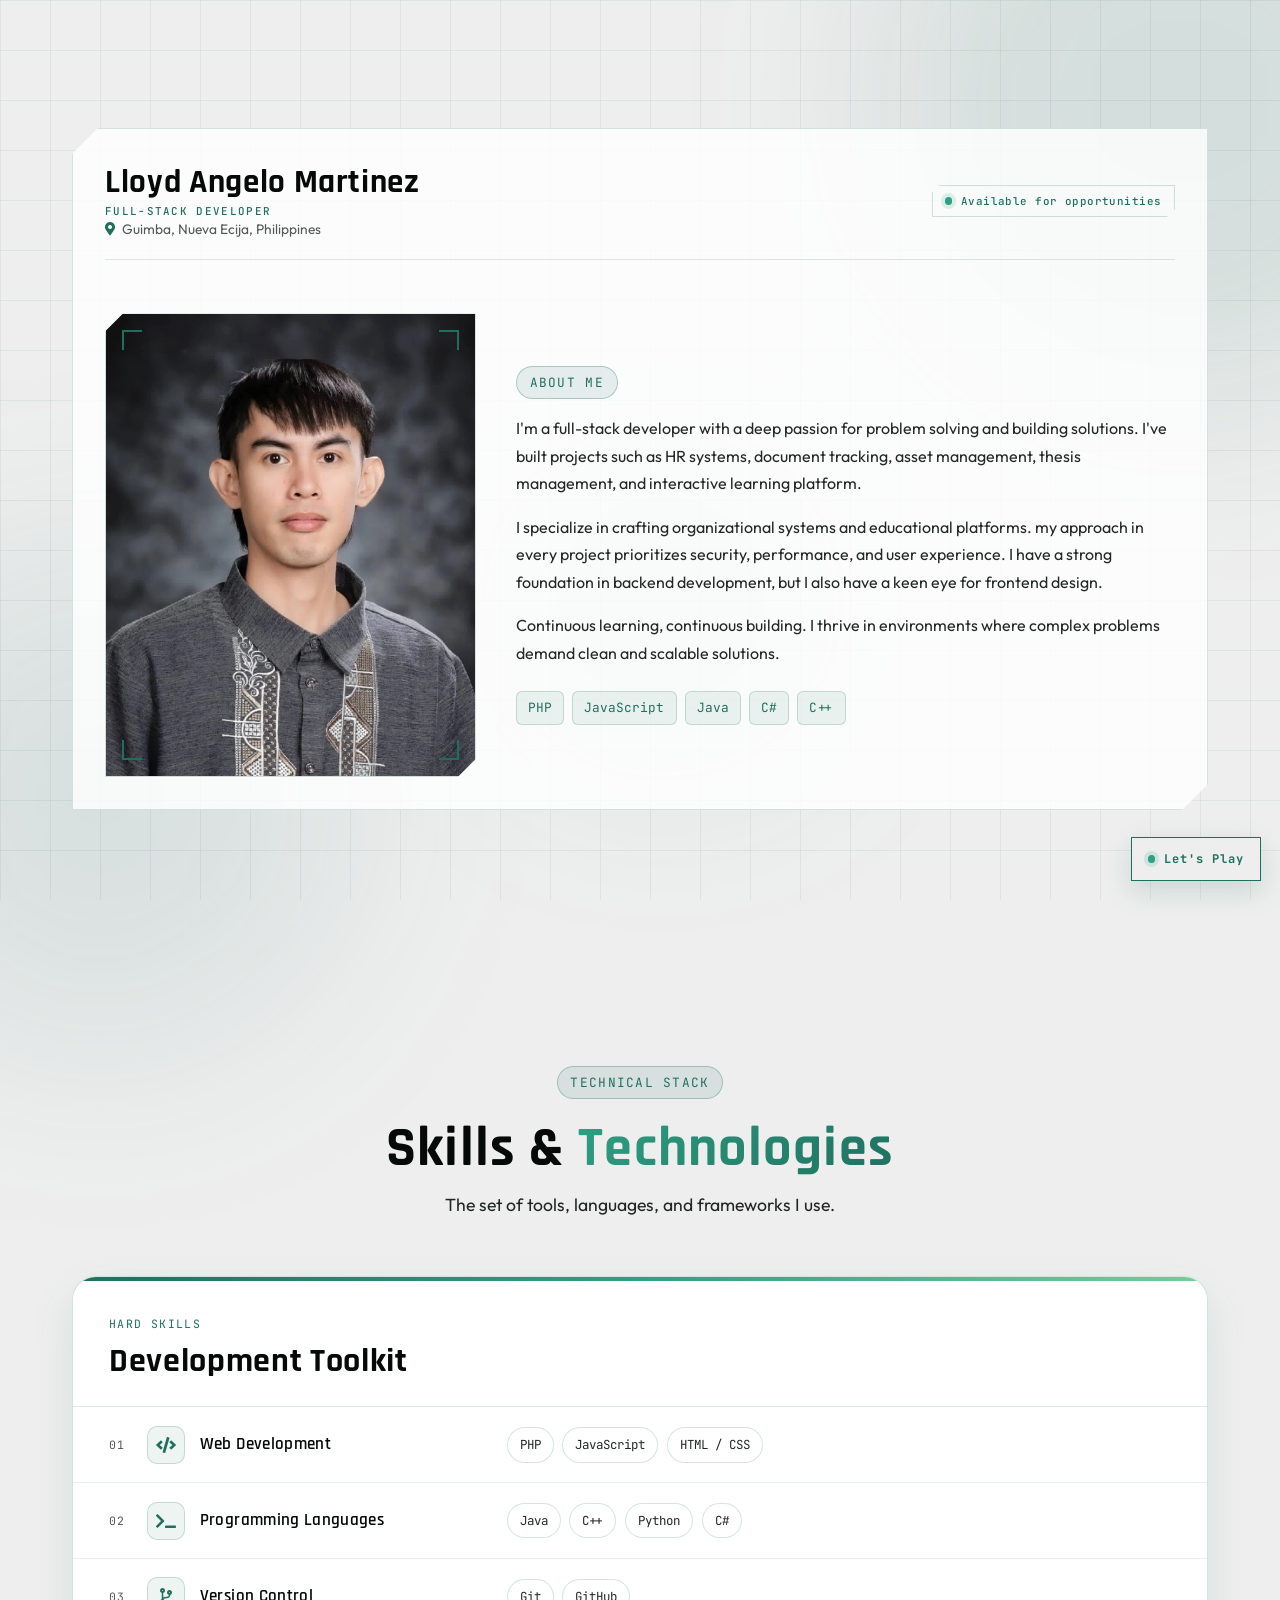
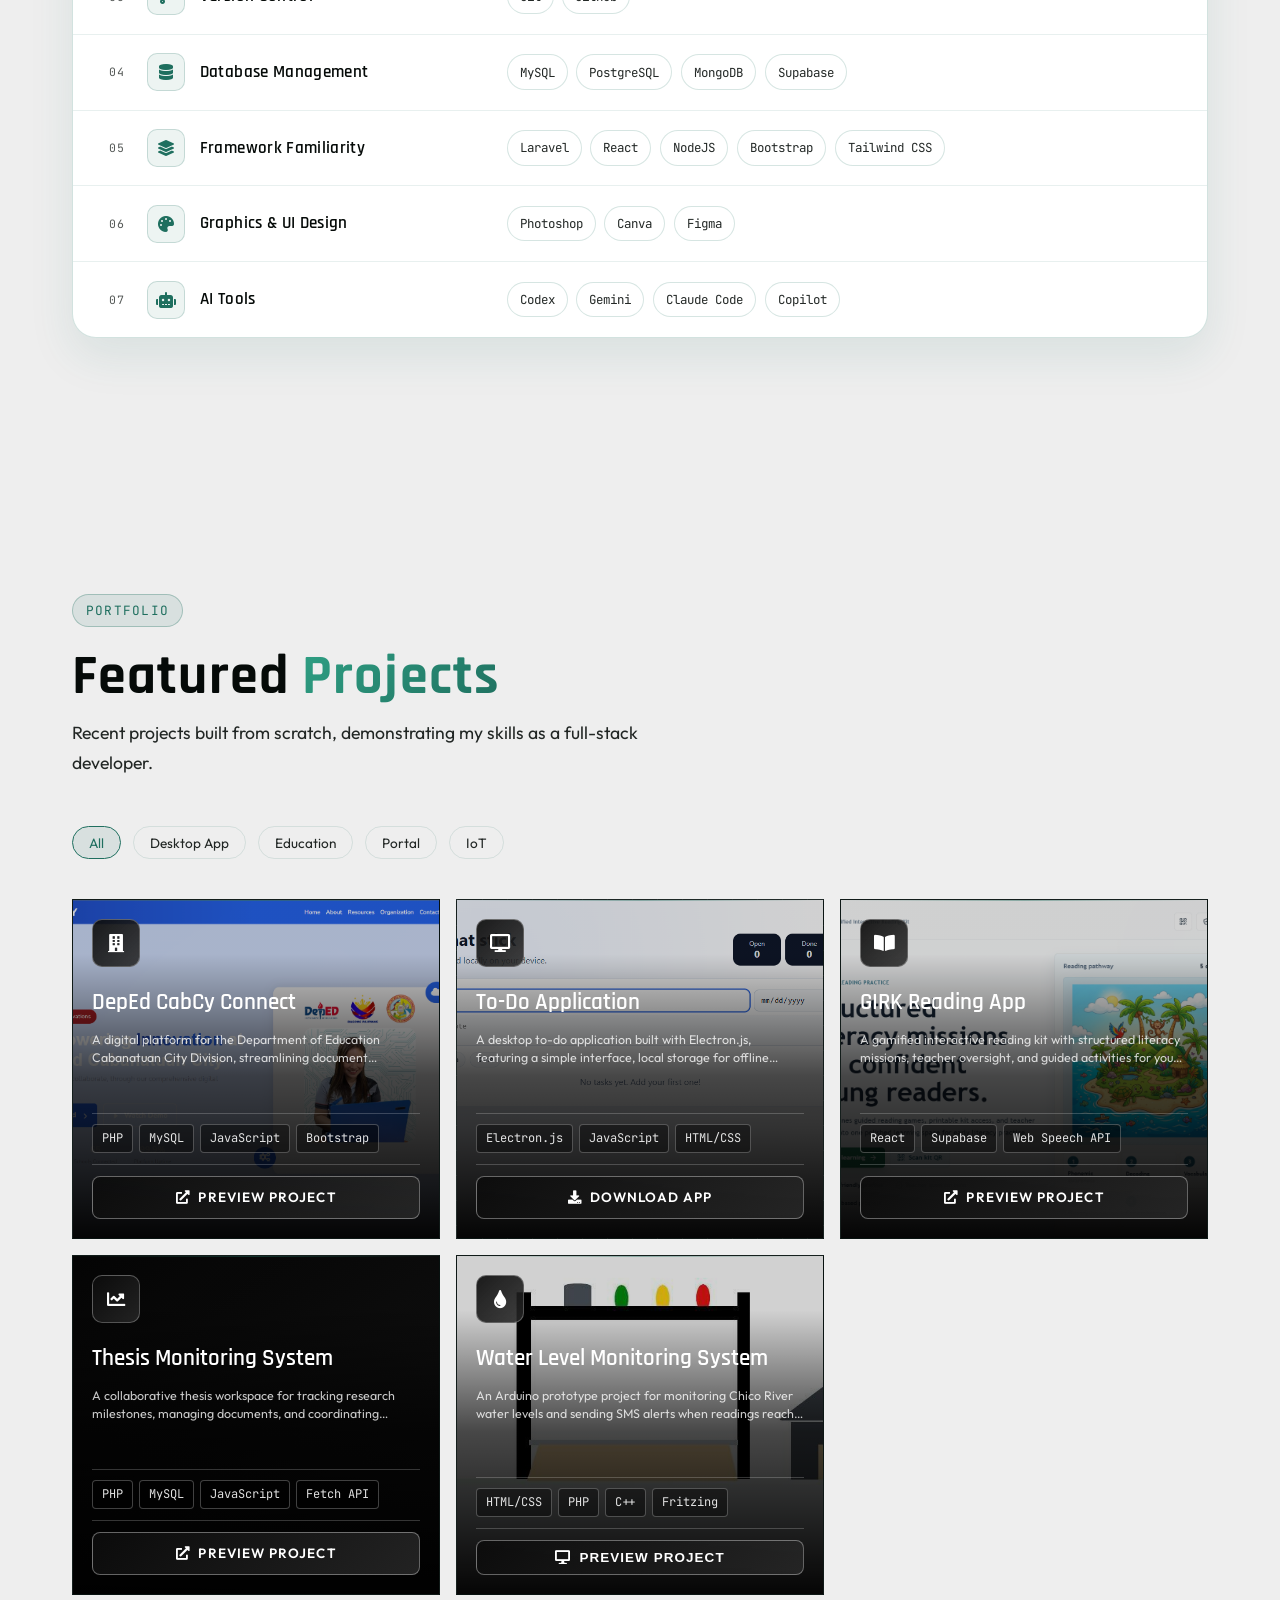
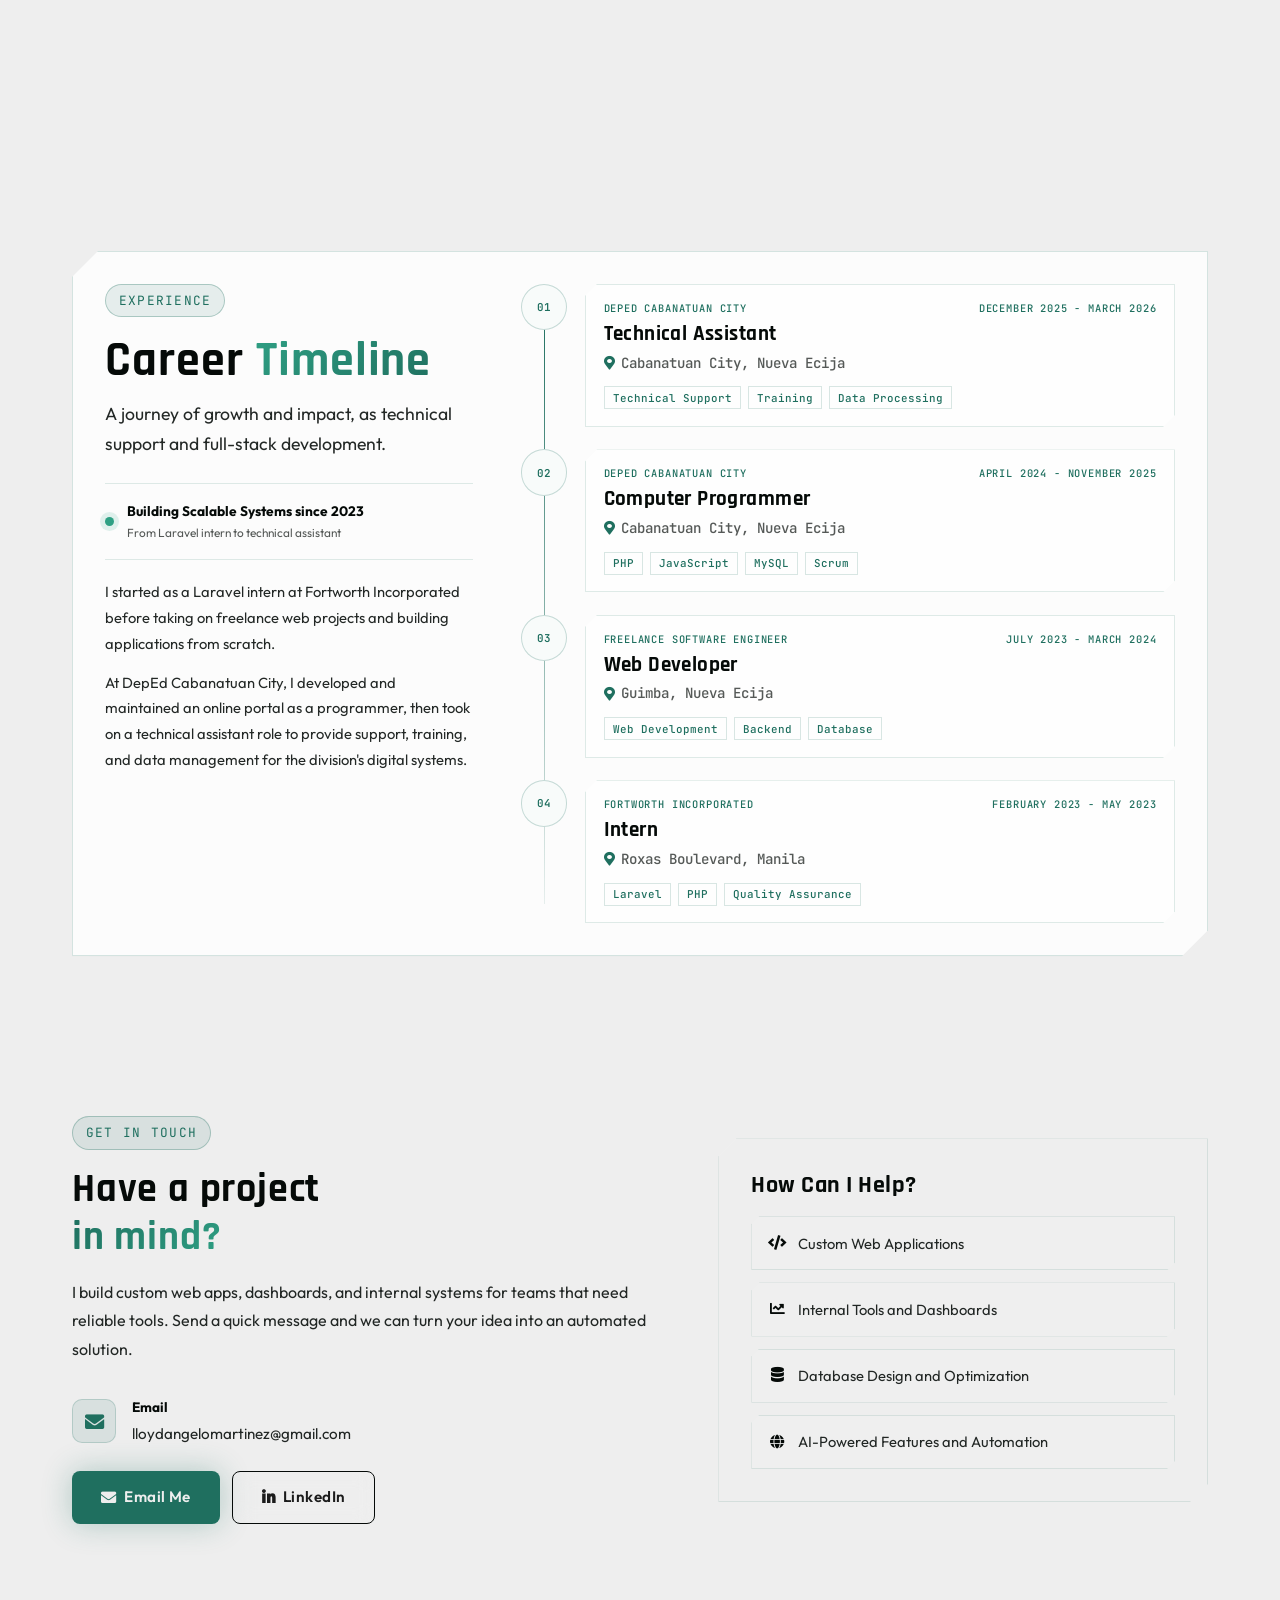
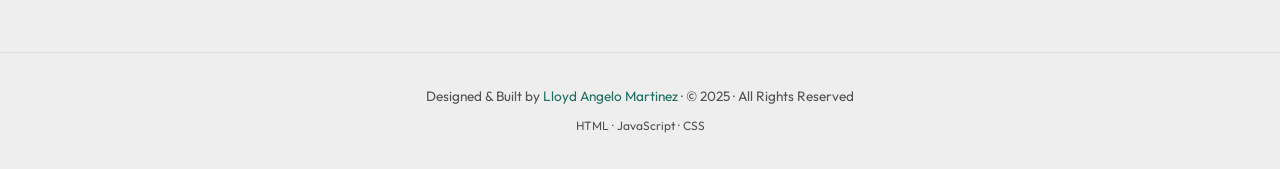
==== commit 3b04186e: "Polish featured project cards" ====
--- a/index.html
+++ b/index.html
@@ -264,15 +264,11 @@
             <span class="stack-badge">JavaScript</span>
             <span class="stack-badge">Bootstrap</span>
           </div>
-          <div style="
-                margin-top: 1rem;
-                padding-top: 1rem;
-                border-top: 1px solid var(--glass-border);
-              ">
+          <div class="project-actions">
             <a href="https://www.depedcabcyconnect.com/" target="_blank" rel="noopener noreferrer"
-              class="btn project-preview-btn project-cabcy-btn">
+              class="btn project-preview-btn">
               <i class="fas fa-external-link-alt" aria-hidden="true"></i>
-              <span>Explore CabCy Connect</span>
+              <span>Preview Project</span>
             </a>
           </div>
         </div>
@@ -284,10 +280,6 @@
             <div class="project-icon">
               <i class="fas fa-desktop" aria-hidden="true"></i>
             </div>
-            <div class="project-links">
-              <a href="projects/To-Do App Setup 1.0.0.exe" class="project-link" title="Download"><i
-                  class="fas fa-download" aria-hidden="true"></i></a>
-            </div>
           </div>
           <div class="project-name">To-Do Application</div>
           <p class="project-desc">
@@ -303,6 +295,12 @@
             <span class="stack-badge">Electron.js</span>
             <span class="stack-badge">JavaScript</span>
             <span class="stack-badge">HTML/CSS</span>
+          </div>
+          <div class="project-actions">
+            <a href="projects/To-Do App Setup 1.0.0.exe" class="btn project-preview-btn" download>
+              <i class="fas fa-download" aria-hidden="true"></i>
+              <span>Download App</span>
+            </a>
           </div>
         </div>
         <div class="glass-card project-card project-card-girk reveal delay-2" data-cat="edu">
@@ -312,11 +310,6 @@
             <div class="project-icon">
               <i class="fas fa-book-open" aria-hidden="true"></i>
             </div>
-            <div class="project-links">
-              <a href="https://lightslategray-dugong-914979.hostingersite.com/" target="_blank"
-                rel="noopener noreferrer" class="project-link" title="Open GIRK App"
-                aria-label="Open GIRK App live site"><i class="fas fa-external-link-alt" aria-hidden="true"></i></a>
-            </div>
           </div>
           <div class="project-name">GIRK Reading App</div>
           <p class="project-desc">
@@ -334,20 +327,22 @@
             <span class="stack-badge">Supabase</span>
             <span class="stack-badge">Web Speech API</span>
           </div>
+          <div class="project-actions">
+            <a href="https://lightslategray-dugong-914979.hostingersite.com/" target="_blank"
+              rel="noopener noreferrer" class="btn project-preview-btn">
+              <i class="fas fa-external-link-alt" aria-hidden="true"></i>
+              <span>Preview Project</span>
+            </a>
+          </div>
         </div>
         <div class="glass-card project-card project-card-wide project-card-thesis reveal delay-3" data-cat="edu">
           <iframe class="project-gallery-media project-gallery-iframe"
             src="https://lloydangelomartinez.github.io/thesis-monitoring-system/"
-            title="Thesis Monitoring System live preview" loading="lazy" tabindex="-1" aria-hidden="true"></iframe>
+            title="Thesis Monitoring System live preview" loading="lazy" scrolling="no" tabindex="-1"
+            aria-hidden="true"></iframe>
           <div class="project-header">
             <div class="project-icon">
               <i class="fas fa-chart-line" aria-hidden="true"></i>
-            </div>
-            <div class="project-links">
-              <a href="https://lloydangelomartinez.github.io/thesis-monitoring-system/" target="_blank"
-                rel="noopener noreferrer" class="project-link" title="Open Thesis Monitoring System"
-                aria-label="Open Thesis Monitoring System live demo"><i class="fas fa-external-link-alt"
-                  aria-hidden="true"></i></a>
             </div>
           </div>
           <div class="project-name">Thesis Monitoring System</div>
@@ -375,11 +370,13 @@
             <span class="stack-badge">JavaScript</span>
             <span class="stack-badge">Fetch API</span>
           </div>
-          <div style="
-                margin-top: 1rem;
-                padding-top: 1rem;
-                border-top: 1px solid var(--glass-border);
-              "></div>
+          <div class="project-actions">
+            <a href="https://lloydangelomartinez.github.io/thesis-monitoring-system/" target="_blank"
+              rel="noopener noreferrer" class="btn project-preview-btn">
+              <i class="fas fa-external-link-alt" aria-hidden="true"></i>
+              <span>Preview Project</span>
+            </a>
+          </div>
         </div>
 
         <div class="glass-card project-card project-card-water delay-2" data-cat="iot">
@@ -410,14 +407,10 @@
             <span class="stack-badge">C++</span>
             <span class="stack-badge">Fritzing</span>
           </div>
-          <div style="
-                margin-top: 1rem;
-                padding-top: 1rem;
-                border-top: 1px solid var(--glass-border);
-              ">
+          <div class="project-actions">
             <button onclick="openAguaPreview()" class="btn project-preview-btn">
               <i class="fas fa-desktop" aria-hidden="true"></i>
-              <span>Preview</span>
+              <span>Preview Project</span>
             </button>
           </div>
         </div>
--- a/assets/styles.css
+++ b/assets/styles.css
@@ -1024,26 +1024,6 @@
     background: rgba(31, 111, 95, 0.1);
     color: var(--primary);
     font-size: 1.4rem;
-}
-
-.project-card[data-cat="edu"] .project-icon {
-    background: rgba(31, 111, 95, 0.12);
-}
-
-.project-card[data-cat="desktop"] .project-icon {
-    background: rgba(31, 111, 95, 0.12);
-}
-
-.project-card[data-cat="cms"] .project-icon {
-    background: rgba(31, 111, 95, 0.12);
-}
-
-.project-card[data-cat="web"] .project-icon {
-    background: rgba(31, 111, 95, 0.12);
-}
-
-.project-card[data-cat="iot"] .project-icon {
-    background: rgba(31, 111, 95, 0.12);
 }
 
 .project-links {
@@ -2200,14 +2180,16 @@
 }
 
 .projects-grid {
-    grid-template-columns: repeat(12, 1fr);
-    grid-auto-rows: 220px;
+    grid-template-columns: repeat(auto-fit, minmax(280px, 1fr));
+    grid-auto-rows: auto;
     gap: 1rem;
 }
 
 .project-card {
-    grid-column: span 4;
-    min-height: 220px;
+    grid-column: span 1;
+    min-height: 340px;
+    display: flex;
+    flex-direction: column;
     padding: 1.2rem;
     overflow: hidden;
     isolation: isolate;
@@ -2216,12 +2198,12 @@
 }
 
 .project-card-lead {
-    grid-column: span 8;
-    grid-row: span 2;
+    grid-column: span 1;
+    grid-row: auto;
 }
 
 .project-card-wide {
-    grid-column: span 8;
+    grid-column: span 1;
 }
 
 .project-gallery-media {
@@ -2240,6 +2222,10 @@
     transform-origin: top center;
 }
 
+.project-card-thesis .project-gallery-iframe {
+    width: calc(100% + 18px);
+}
+
 .project-card-lead .project-gallery-media {
     object-position: top center;
 }
@@ -2249,7 +2235,7 @@
     position: absolute;
     inset: 0;
     z-index: -2;
-    background: linear-gradient(180deg, rgba(0, 0, 0, 0.04) 20%, rgba(0, 0, 0, 0.96) 100%);
+    background: linear-gradient(180deg, rgba(0, 0, 0, 0.18) 16%, rgba(0, 0, 0, 0.72) 52%, rgba(0, 0, 0, 0.98) 100%);
 }
 
 .project-card:hover .project-gallery-media {
@@ -2276,57 +2262,10 @@
     object-position: center top;
 }
 
-.project-card-cabcy::after {
-    background: linear-gradient(180deg, rgba(0, 0, 0, 0.02) 24%, rgba(0, 0, 0, 0.36) 52%, rgba(0, 0, 0, 0.97) 100%);
-}
-
-.project-card-cabcy {
-    display: flex;
-    flex-direction: column;
-    justify-content: flex-end;
-}
-
 .project-card-cabcy .project-gallery-media {
     object-position: center top;
 }
 
-.project-card-cabcy .project-header {
-    position: absolute;
-    top: 1.2rem;
-    right: 1.2rem;
-    left: 1.2rem;
-}
-
-.project-card-cabcy .project-name,
-.project-card-cabcy .project-desc,
-.project-card-cabcy .project-stack {
-    max-width: 760px;
-}
-
-.project-card-cabcy .project-desc {
-    max-width: 680px;
-    -webkit-line-clamp: 2;
-}
-
-.project-card-cabcy .project-cabcy-btn {
-    border-color: rgba(255, 255, 255, 0.44);
-    background: linear-gradient(135deg, rgba(18, 18, 18, 0.96), rgba(52, 52, 52, 0.9));
-    color: white;
-    text-decoration: none;
-}
-
-.project-card-cabcy .project-cabcy-btn:hover {
-    border-color: rgba(255, 255, 255, 0.82);
-    background: linear-gradient(135deg, #202020, #444);
-}
-
-.project-card-girk::after,
-.project-card-water::after {
-    background:
-        linear-gradient(90deg, rgba(0, 0, 0, 0.96) 0%, rgba(0, 0, 0, 0.8) 56%, rgba(0, 0, 0, 0.32) 100%),
-        linear-gradient(180deg, rgba(0, 0, 0, 0.04), rgba(0, 0, 0, 0.9));
-}
-
 .project-card-girk .project-gallery-media {
     object-position: center top;
 }
@@ -2339,37 +2278,12 @@
     object-position: center top;
 }
 
-.project-card-thesis::after {
-    background: transparent;
-}
-
 .project-card-thesis {
     grid-row: auto;
 }
 
 .project-card-thesis .project-gallery-media {
     object-position: center 54%;
-}
-
-.project-card-thesis .project-header {
-    margin-bottom: 0.55rem;
-}
-
-.project-card-thesis .project-name {
-    margin-bottom: 0.2rem;
-}
-
-.project-card-thesis .project-desc,
-.project-card-thesis .thesis-status {
-    max-width: 72%;
-}
-
-.project-card-thesis .project-desc {
-    margin-bottom: 0.35rem;
-}
-
-.project-card-thesis .project-stack {
-    display: none;
 }
 
 .project-live-badge {
@@ -2424,8 +2338,13 @@
 
 .project-card .project-icon {
     border: 1px solid rgba(255, 255, 255, 0.28);
-    background: rgba(0, 0, 0, 0.48);
+    background: linear-gradient(135deg, rgba(12, 12, 12, 0.92), rgba(40, 40, 40, 0.86));
     color: white;
+}
+
+.project-card .project-icon i {
+    color: currentColor;
+    font-size: 1.15rem;
 }
 
 .project-card .project-link {
@@ -2463,7 +2382,12 @@
     display: none;
 }
 
+.project-card .thesis-status {
+    display: none;
+}
+
 .project-card .project-stack {
+    margin-top: auto;
     padding-top: 0.65rem;
     border-color: rgba(255, 255, 255, 0.2);
 }
@@ -2480,38 +2404,25 @@
     background: linear-gradient(135deg, rgba(12, 12, 12, 0.92), rgba(40, 40, 40, 0.86));
     box-shadow: none;
     color: white;
-}
-
-.project-card .project-live-btn {
-    border-color: rgba(255, 255, 255, 0.44);
-    background: linear-gradient(135deg, rgba(18, 18, 18, 0.96), rgba(52, 52, 52, 0.9));
     text-decoration: none;
 }
 
-.project-card .project-live-btn:hover {
+.project-card .project-preview-btn:hover {
     border-color: rgba(255, 255, 255, 0.82);
     background: linear-gradient(135deg, #202020, #444);
 }
 
-.project-card > div[style] {
-    margin-top: 0.7rem !important;
-    padding-top: 0.7rem !important;
-    border-color: rgba(255, 255, 255, 0.2) !important;
-}
-
-.project-card-thesis > div[style] {
-    position: absolute;
-    right: 1.2rem;
-    bottom: 1.2rem;
-    margin-top: 0 !important;
-    padding-top: 0 !important;
-    border-top: 0 !important;
+.project-actions {
+    position: relative;
+    z-index: 2;
+    margin-top: 0.7rem;
+    padding-top: 0.7rem;
+    border-top: 1px solid rgba(255, 255, 255, 0.2);
 }
 
 @media (max-width: 900px) {
     .projects-grid {
         grid-template-columns: repeat(2, minmax(0, 1fr));
-        grid-auto-rows: auto;
     }
 
     .project-card,
@@ -2523,33 +2434,9 @@
     }
 
     .project-card-lead {
-        grid-column: span 2;
-        min-height: 390px;
-    }
-
-    .project-card-cabcy .project-name,
-    .project-card-cabcy .project-desc,
-    .project-card-cabcy .project-stack {
-        max-width: none;
-    }
-
-    .project-card-thesis .project-desc,
-    .project-card-thesis .thesis-status {
-        max-width: none;
-    }
-
-    .project-card-thesis .project-stack {
-        display: flex;
-    }
-
-    .project-card-thesis > div[style] {
-        position: relative;
-        right: auto;
-        bottom: auto;
-        margin-top: 0.7rem !important;
-        padding-top: 0.7rem !important;
-        border-top: 1px solid rgba(255, 255, 255, 0.2) !important;
-    }
+        min-height: 290px;
+    }
+
 }
 
 @media (max-width: 560px) {
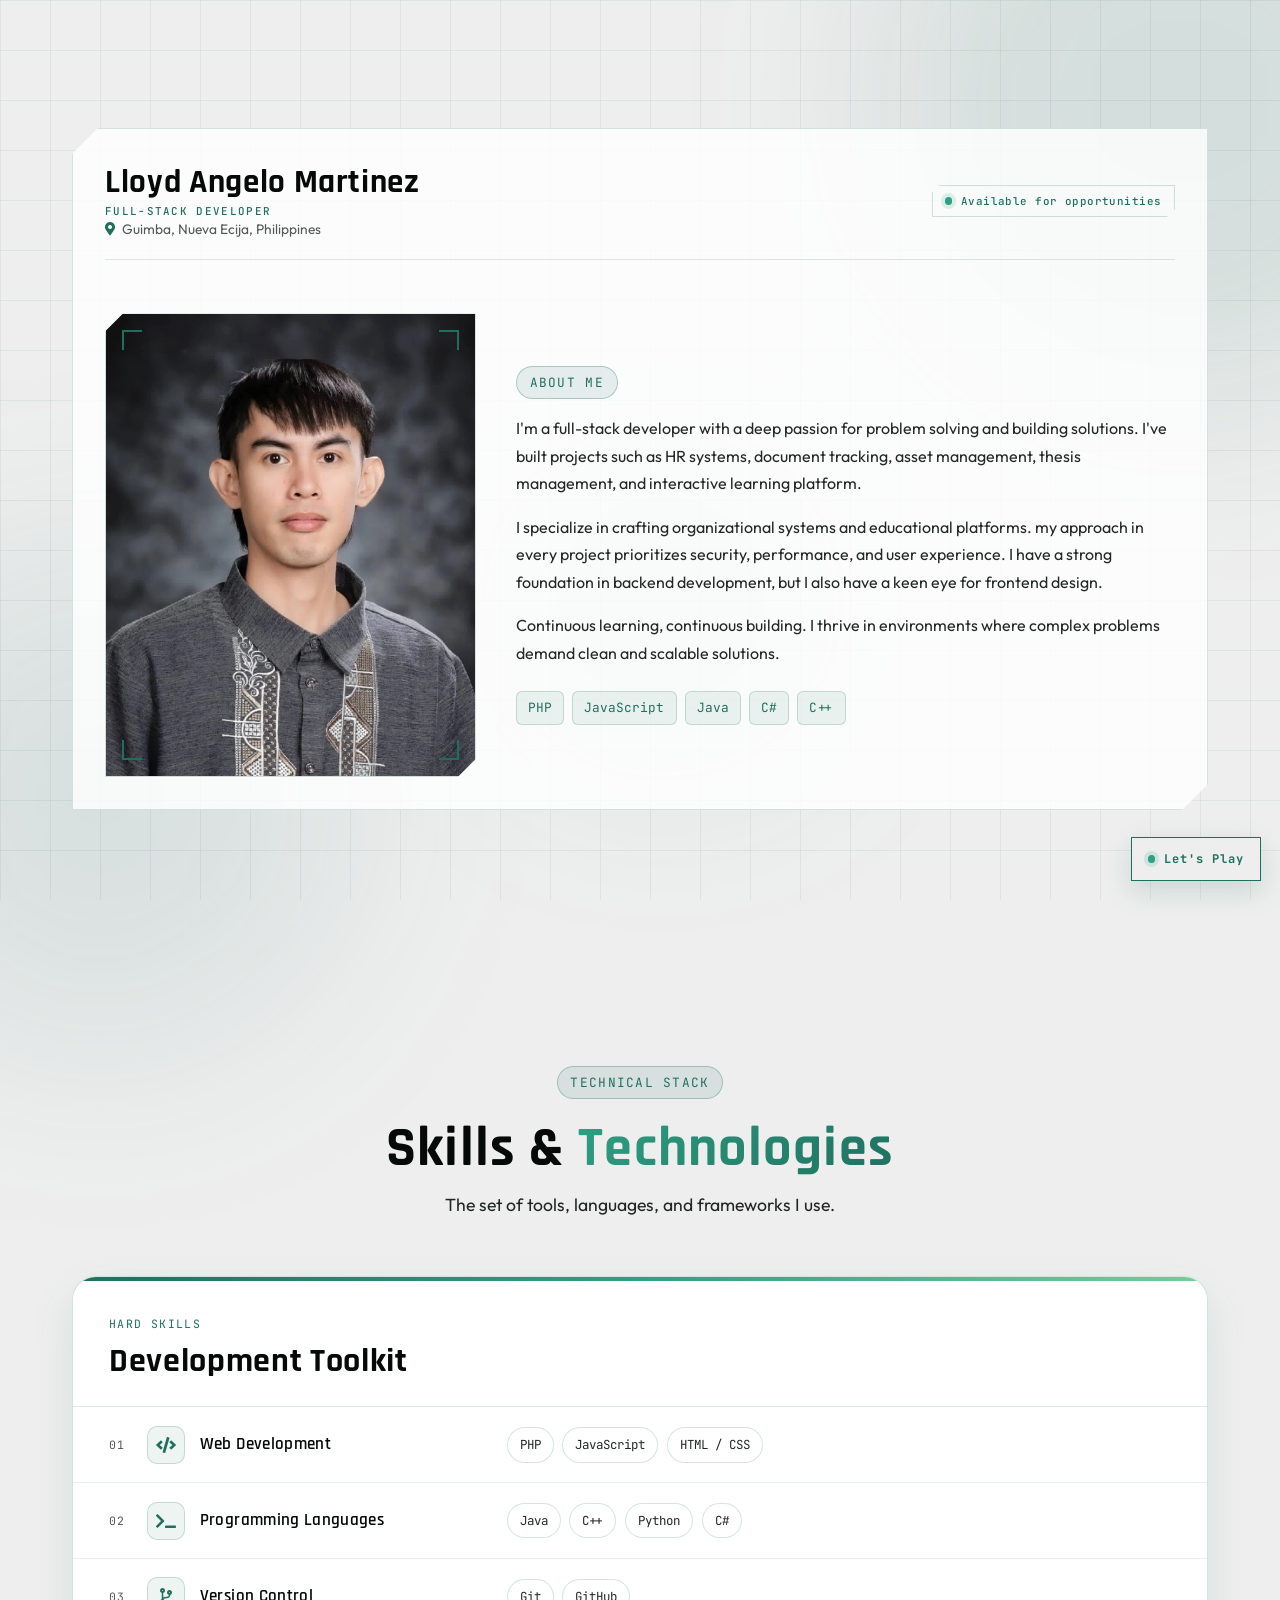
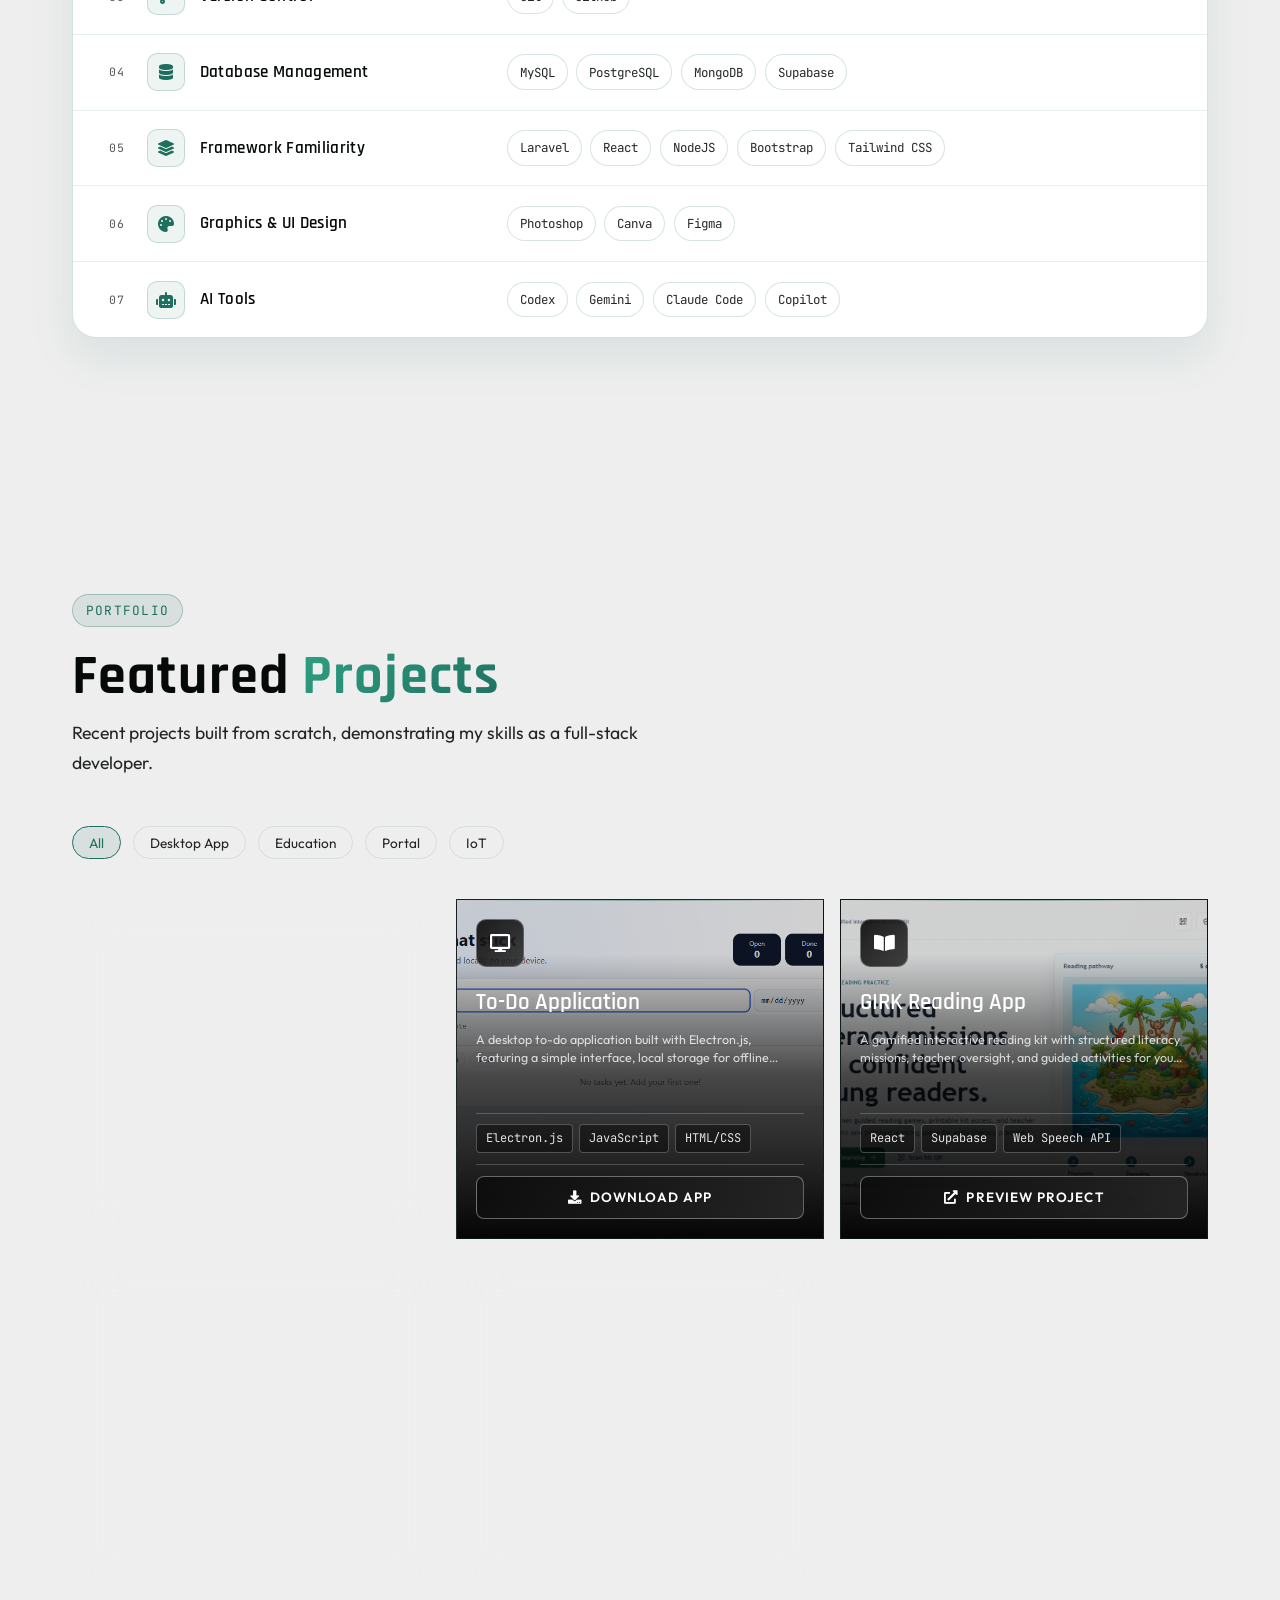
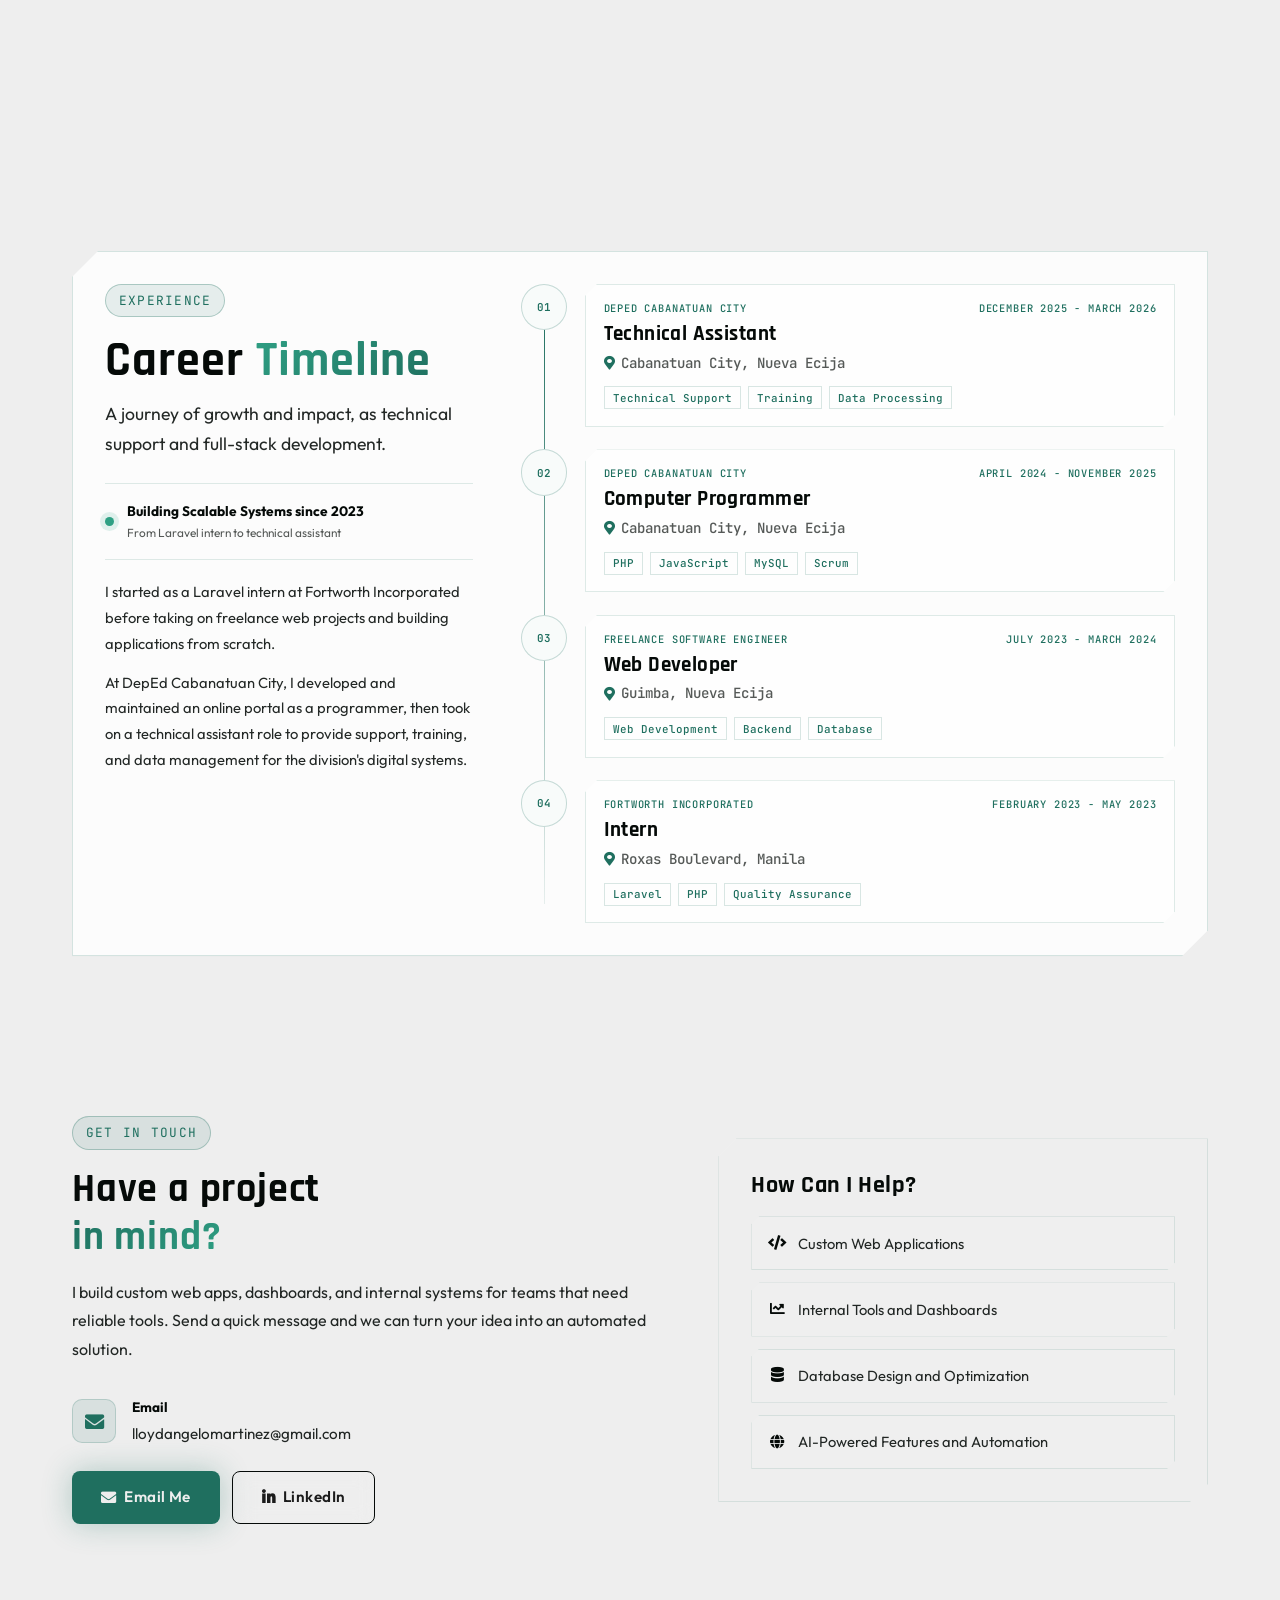
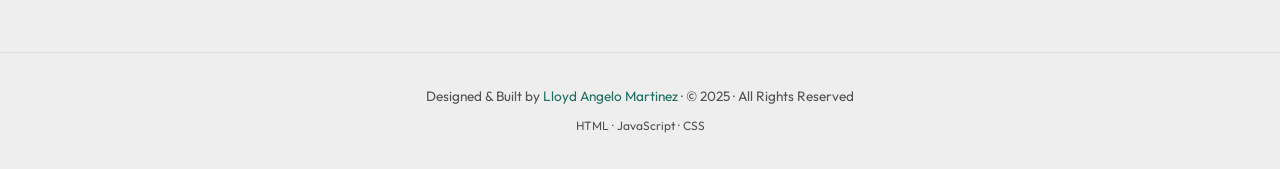
==== commit ee209dc9: "Add IoT project markup gallery" ====
--- a/index.html
+++ b/index.html
@@ -409,8 +409,8 @@
           </div>
           <div class="project-actions">
             <button onclick="openAguaPreview()" class="btn project-preview-btn">
-              <i class="fas fa-desktop" aria-hidden="true"></i>
-              <span>Preview Project</span>
+              <i class="fas fa-images" aria-hidden="true"></i>
+              <span>View Markups</span>
             </button>
           </div>
         </div>
@@ -591,6 +591,48 @@
     </p>
   </footer>
 
+  <div class="agua-modal" id="agua-modal" role="dialog" aria-modal="true" aria-labelledby="agua-modal-title"
+    aria-hidden="true">
+    <div class="agua-modal-panel">
+      <div class="agua-modal-header">
+        <div>
+          <div class="section-tag">IoT Project Markups</div>
+          <h2 id="agua-modal-title">Water Level Monitoring System</h2>
+          <p id="agua-modal-caption">Front view concept</p>
+        </div>
+        <button class="agua-modal-close" type="button" onclick="closeAguaPreview()" aria-label="Close project markups">
+          <i class="fas fa-times" aria-hidden="true"></i>
+        </button>
+      </div>
+      <div class="agua-modal-stage">
+        <button class="agua-modal-nav agua-modal-prev" type="button" onclick="stepAguaMarkup(-1)"
+          aria-label="Previous markup">
+          <i class="fas fa-chevron-left" aria-hidden="true"></i>
+        </button>
+        <img id="agua-modal-image" src="assets/img/Agua_prototype (2).jpeg"
+          alt="Front view concept for the water level monitoring system" />
+        <button class="agua-modal-nav agua-modal-next" type="button" onclick="stepAguaMarkup(1)"
+          aria-label="Next markup">
+          <i class="fas fa-chevron-right" aria-hidden="true"></i>
+        </button>
+      </div>
+      <div class="agua-modal-thumbnails" aria-label="Available project markups">
+        <button class="agua-markup-thumb active" type="button" onclick="showAguaMarkup(0)" aria-pressed="true">
+          <img src="assets/img/Agua_prototype (2).jpeg" alt="" />
+          <span>Front View</span>
+        </button>
+        <button class="agua-markup-thumb" type="button" onclick="showAguaMarkup(1)" aria-pressed="false">
+          <img src="assets/img/Agua_prototype (3).jpeg" alt="" />
+          <span>Top View</span>
+        </button>
+        <button class="agua-markup-thumb" type="button" onclick="showAguaMarkup(2)" aria-pressed="false">
+          <img src="assets/img/wiring frame.png" alt="" />
+          <span>Wiring Diagram</span>
+        </button>
+      </div>
+    </div>
+  </div>
+
   <script src="assets/script.js"></script>
 </body>
 
--- a/assets/styles.css
+++ b/assets/styles.css
@@ -1970,7 +1970,178 @@
     }
 }
 
-/* ─── FOOTER ─── */
+/* --- IOT MARKUP MODAL --- */
+.agua-modal {
+    position: fixed;
+    inset: 0;
+    z-index: 220;
+    display: none;
+    align-items: center;
+    justify-content: center;
+    padding: clamp(0.75rem, 3vw, 2rem);
+    background: rgba(0, 0, 0, 0.88);
+    backdrop-filter: blur(16px);
+}
+
+.agua-modal.open {
+    display: flex;
+}
+
+.agua-modal-panel {
+    width: min(1120px, 100%);
+    max-height: 94vh;
+    display: flex;
+    flex-direction: column;
+    gap: 1rem;
+    padding: clamp(0.85rem, 2vw, 1.25rem);
+    overflow: hidden;
+    border: 1px solid rgba(255, 255, 255, 0.2);
+    background: linear-gradient(145deg, #050505, #171717);
+    box-shadow: 0 24px 70px rgba(0, 0, 0, 0.5);
+}
+
+.agua-modal-header {
+    display: flex;
+    align-items: flex-start;
+    justify-content: space-between;
+    gap: 1rem;
+}
+
+.agua-modal-header h2 {
+    margin: 0.3rem 0 0.15rem;
+    color: white;
+    font-family: "Rajdhani", sans-serif;
+    font-size: clamp(1.35rem, 3vw, 2rem);
+}
+
+.agua-modal-header p {
+    margin: 0;
+    color: rgba(255, 255, 255, 0.68);
+    font: 500 0.72rem "JetBrains Mono", monospace;
+}
+
+.agua-modal-close,
+.agua-modal-nav {
+    display: inline-flex;
+    align-items: center;
+    justify-content: center;
+    border: 1px solid rgba(255, 255, 255, 0.3);
+    background: linear-gradient(135deg, rgba(12, 12, 12, 0.94), rgba(48, 48, 48, 0.9));
+    color: white;
+    cursor: pointer;
+    transition: all 0.25s ease;
+}
+
+.agua-modal-close:hover,
+.agua-modal-nav:hover {
+    border-color: rgba(255, 255, 255, 0.82);
+    background: linear-gradient(135deg, #202020, #444);
+}
+
+.agua-modal-close {
+    width: 40px;
+    height: 40px;
+    flex: 0 0 auto;
+}
+
+.agua-modal-stage {
+    position: relative;
+    display: flex;
+    min-height: 0;
+    flex: 1 1 auto;
+    align-items: center;
+    justify-content: center;
+    overflow: hidden;
+    border: 1px solid rgba(255, 255, 255, 0.16);
+    background: rgba(255, 255, 255, 0.04);
+}
+
+.agua-modal-stage img {
+    display: block;
+    width: 100%;
+    height: min(58vh, 680px);
+    object-fit: contain;
+    background: white;
+}
+
+.agua-modal-nav {
+    position: absolute;
+    top: 50%;
+    z-index: 2;
+    width: 42px;
+    height: 54px;
+    transform: translateY(-50%);
+}
+
+.agua-modal-prev {
+    left: 0.7rem;
+}
+
+.agua-modal-next {
+    right: 0.7rem;
+}
+
+.agua-modal-thumbnails {
+    display: grid;
+    grid-template-columns: repeat(3, minmax(0, 1fr));
+    gap: 0.65rem;
+}
+
+.agua-markup-thumb {
+    display: flex;
+    align-items: center;
+    gap: 0.65rem;
+    padding: 0.45rem;
+    overflow: hidden;
+    border: 1px solid rgba(255, 255, 255, 0.16);
+    background: rgba(255, 255, 255, 0.04);
+    color: rgba(255, 255, 255, 0.75);
+    cursor: pointer;
+    font: 500 0.67rem "JetBrains Mono", monospace;
+    text-align: left;
+    transition: all 0.25s ease;
+}
+
+.agua-markup-thumb:hover,
+.agua-markup-thumb.active {
+    border-color: rgba(255, 255, 255, 0.68);
+    background: rgba(255, 255, 255, 0.12);
+    color: white;
+}
+
+.agua-markup-thumb img {
+    width: 68px;
+    height: 44px;
+    flex: 0 0 auto;
+    object-fit: cover;
+    background: white;
+}
+
+@media (max-width: 560px) {
+    .agua-modal-panel {
+        max-height: 96vh;
+    }
+
+    .agua-modal-stage img {
+        height: 52vh;
+    }
+
+    .agua-markup-thumb {
+        justify-content: center;
+        padding: 0.35rem;
+    }
+
+    .agua-markup-thumb img {
+        width: 100%;
+        height: 48px;
+    }
+
+    .agua-markup-thumb span {
+        display: none;
+    }
+}
+
+/* --- FOOTER --- */
 @media (max-width: 900px) {
     .project-card-featured {
         grid-column: span 1;
